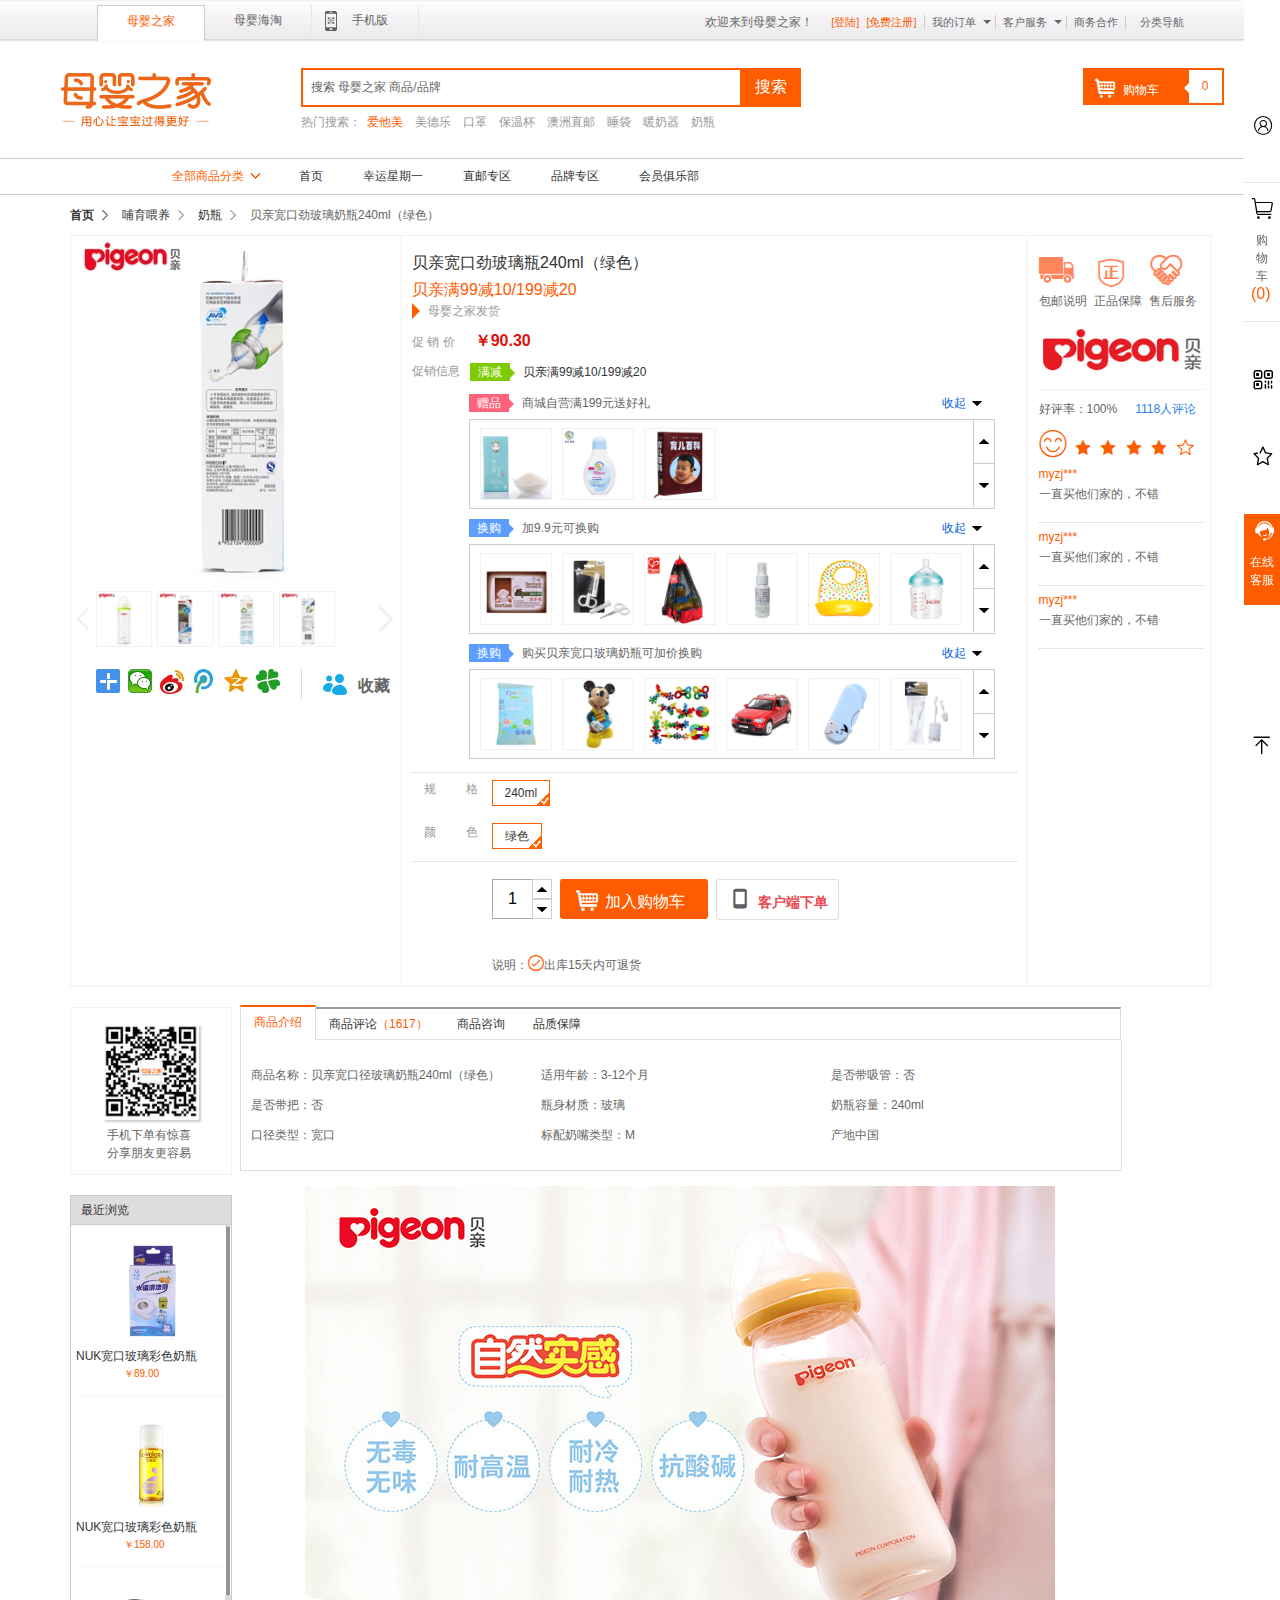
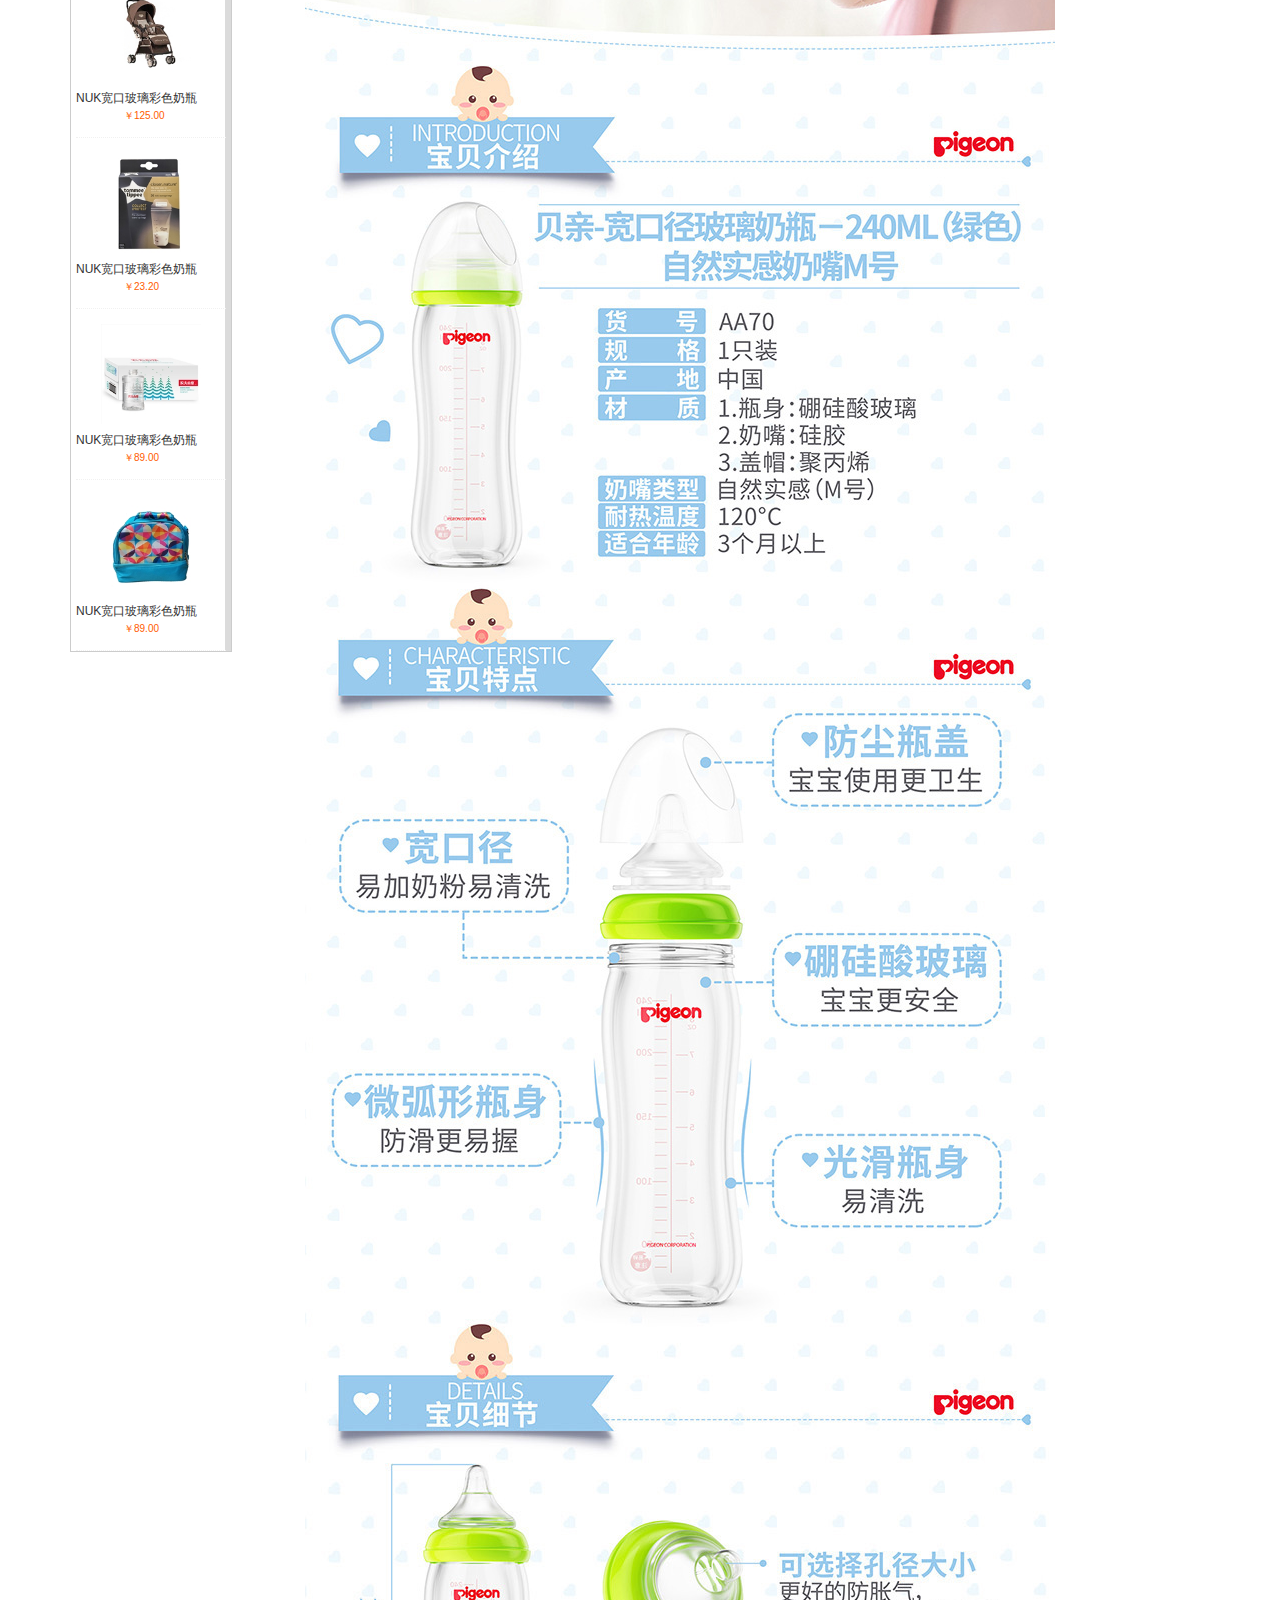
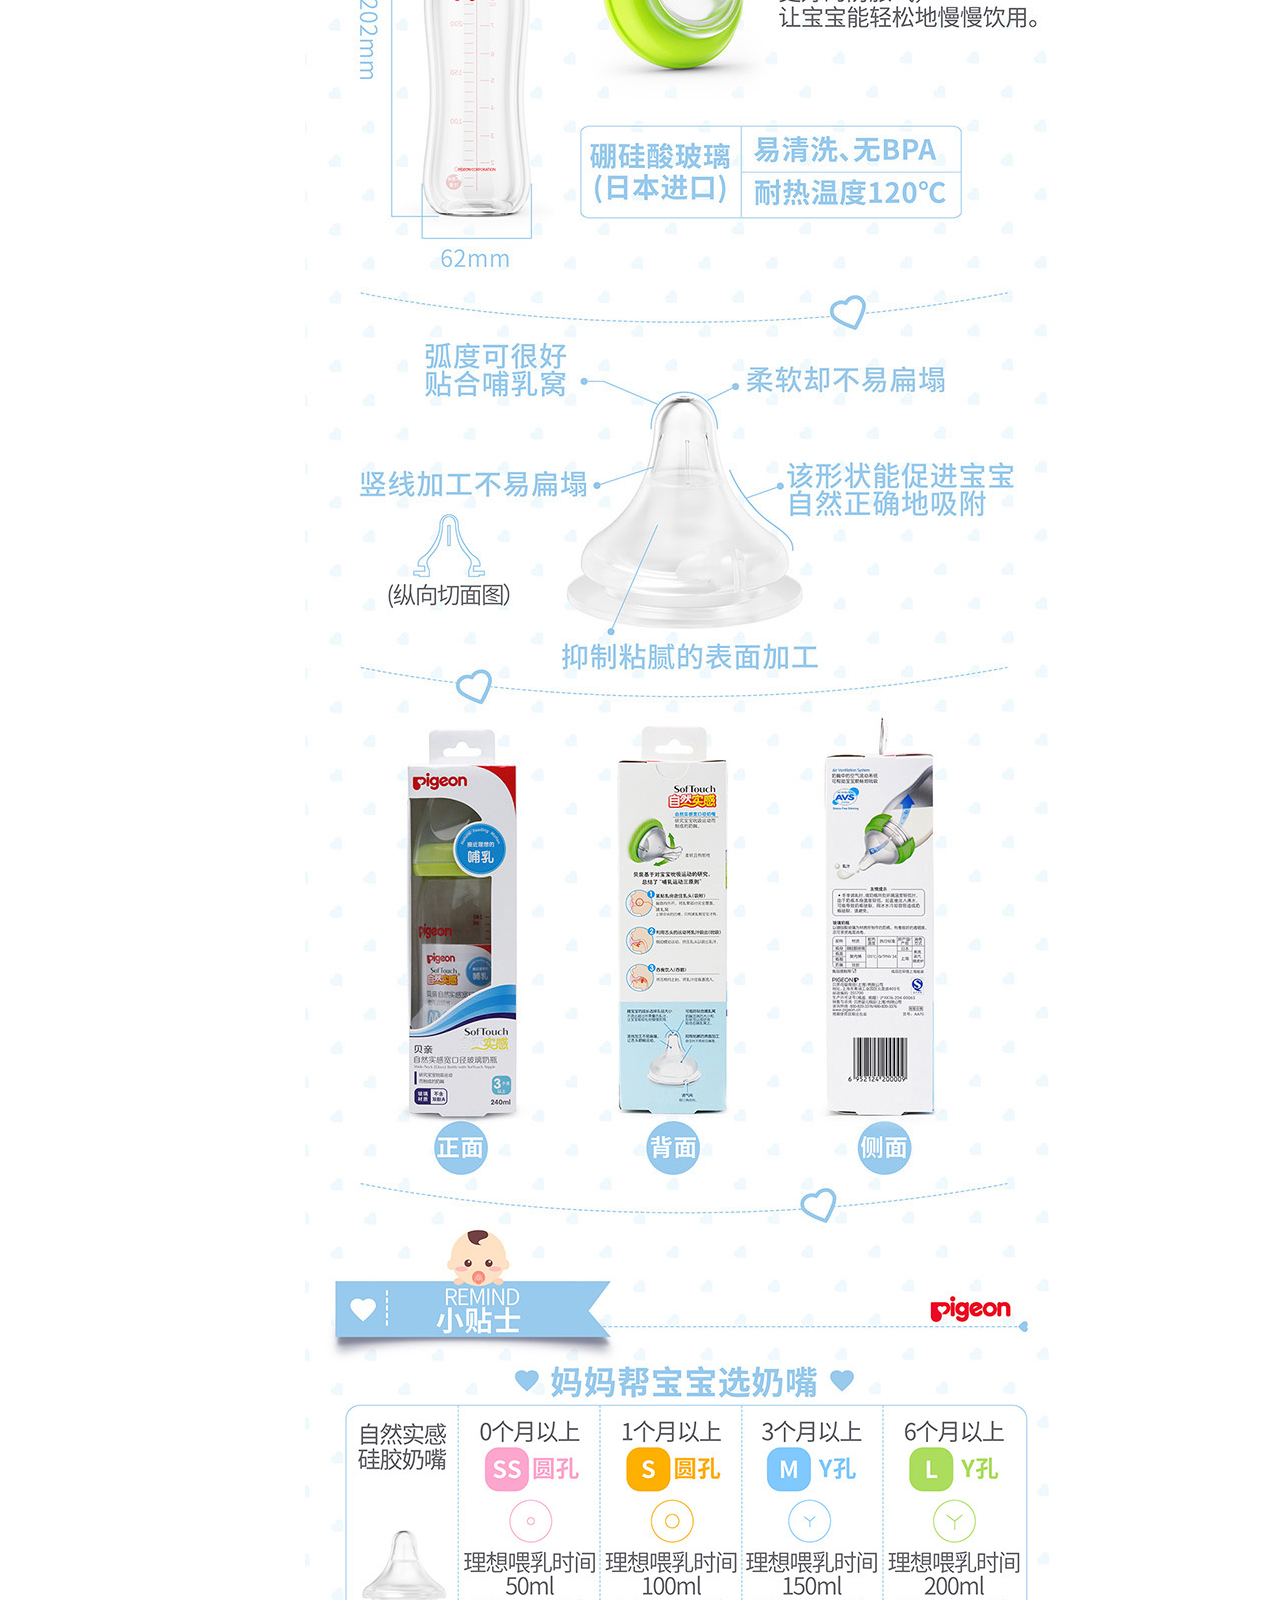
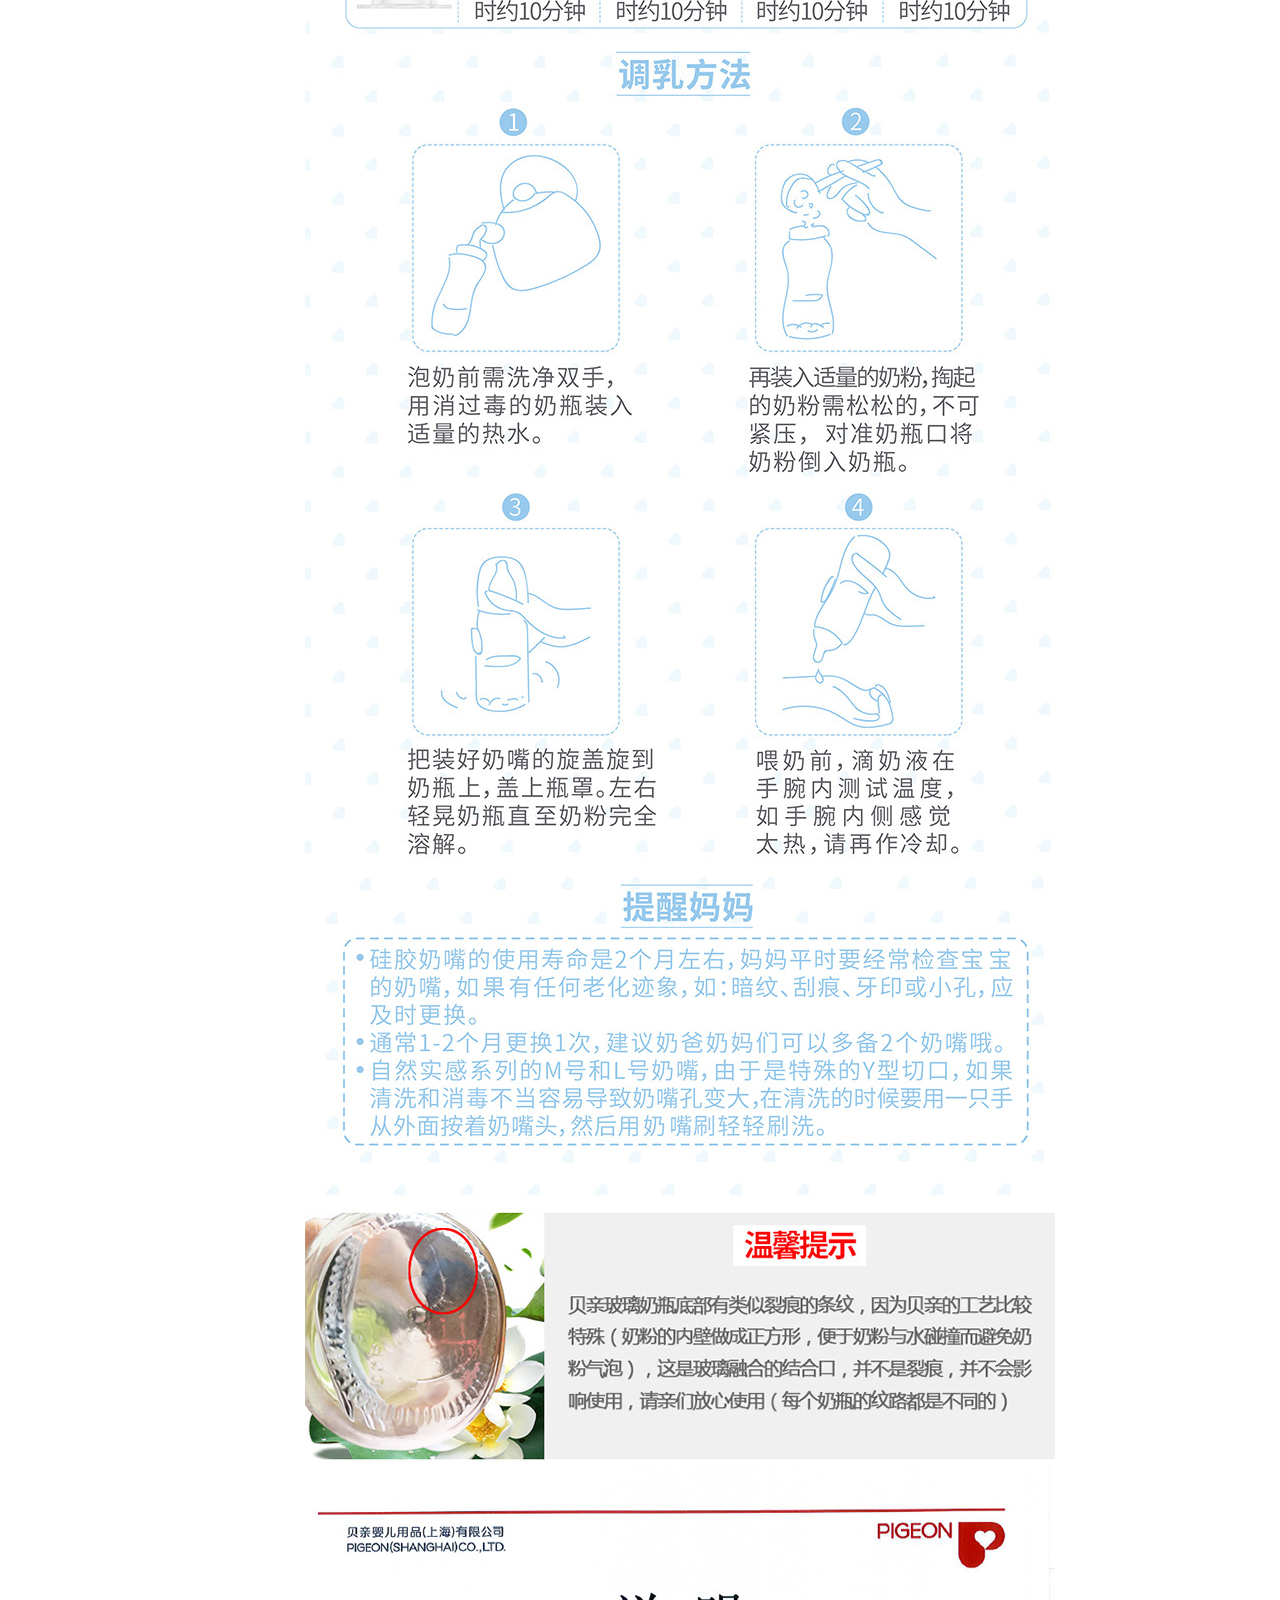
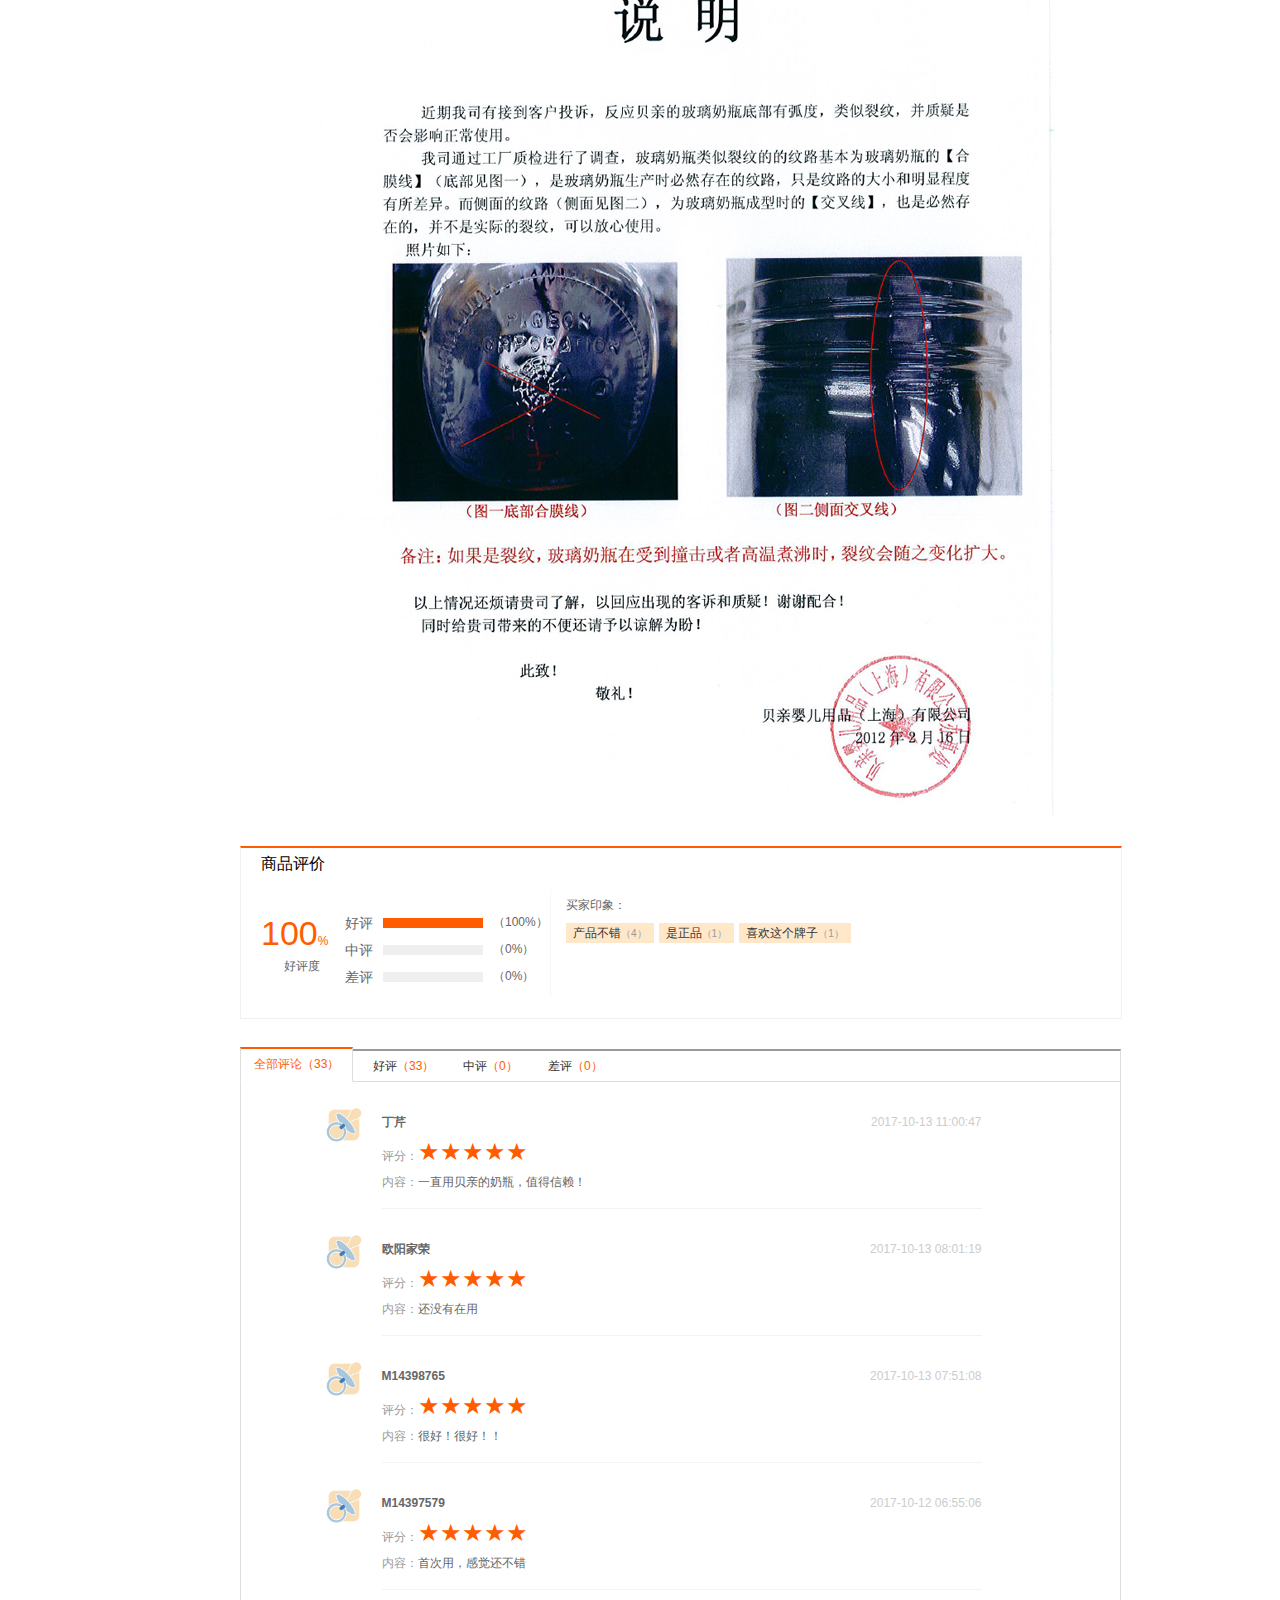
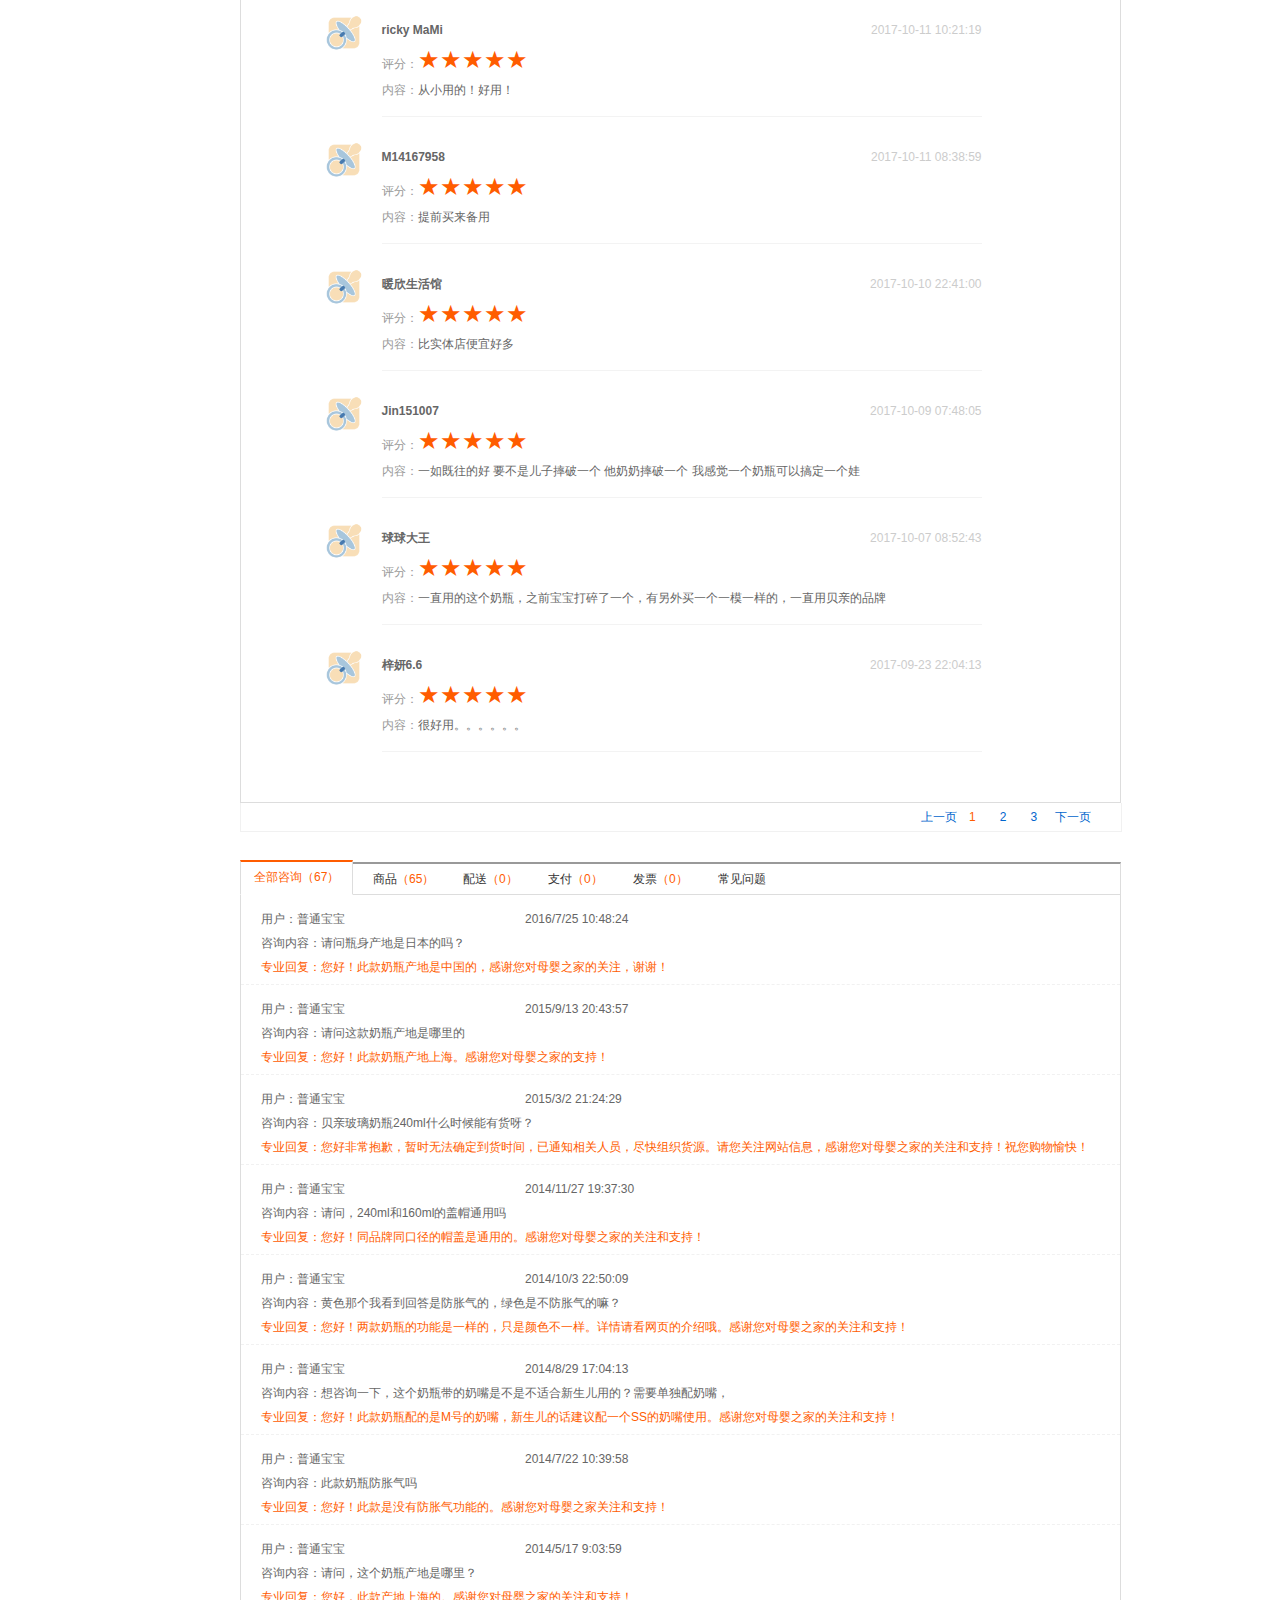
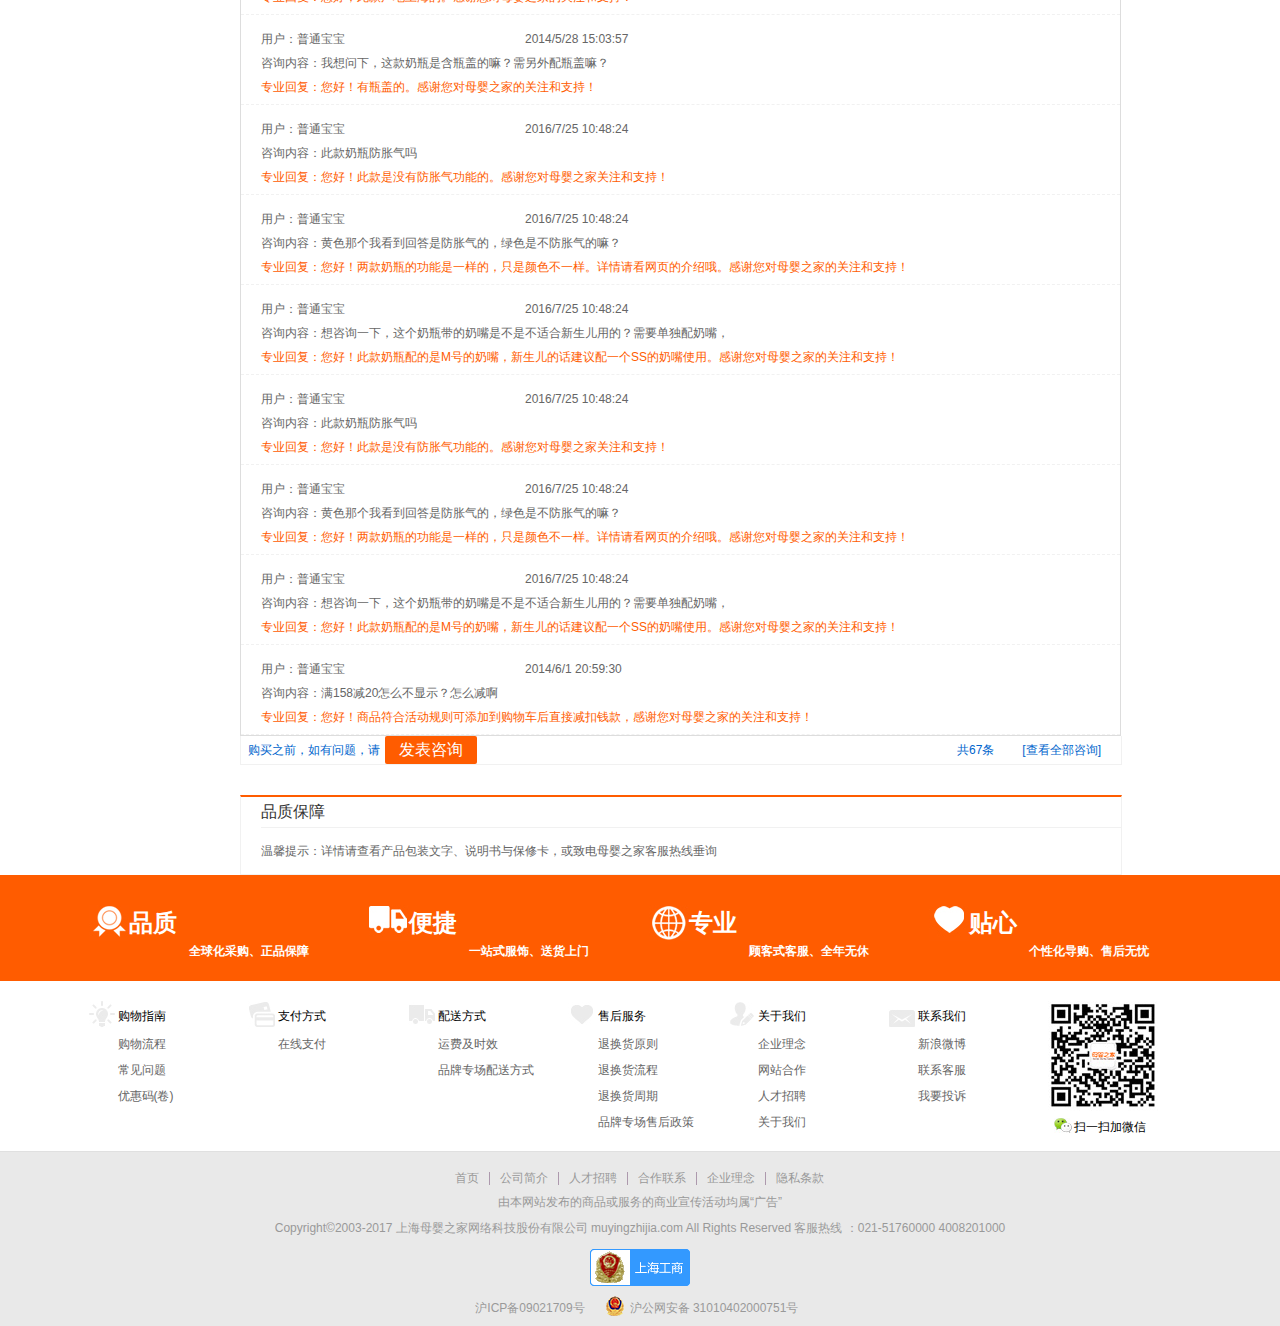
==== myzj-zuixin/html/detail.html @ 72b18ee6 "提交项目-2017-11-07" ====
<!DOCTYPE html>
<html>
	<head>
		<meta charset="UTF-8">
		<title>母婴之家详情页</title>
		<link rel="stylesheet" type="text/css" href="../css/detail.css"/>
		<link rel="stylesheet" type="text/css" href="../css/iconfont/iconfont.css">
		
	</head>
	<body>
		<div class="aside">
			<div class="asidebox">
				<div class="person"><i class="iconfont icon-yonghu"></i></div>
				<div class="shopCar"><i class="iconfont icon-gouwuche"></i><p>购物车</p><span>(0)</span></div>
				<div class="ewm"><i class="iconfont icon-erweima"></i></div>
				<div class="wjx"><i class="iconfont icon-wujiaoxing-copy"></i></div>
				<div class="kefu"><i class="iconfont icon-kefu"></i><p>在线客服</p></div>
				<div class="db"><i class="iconfont icon-dingbu"></i></div>
				<div class="my">
					<div></div>
					<i class="iconfont icon-chahao"></i>
					<img src="../Index-img/139.jpg" />
					<p class="txt1">您好，母婴之家用户，请&ensp;<a href="#">登录</a>&ensp;&ensp;|&ensp;&ensp;<a href="#">注册</a></p>
				</div>
				<div class="my-car">
					<div></div>
					<p class="shop"><span>购物车</span><i class="iconfont icon-chahao"></i></p>
					<img src="../Index-img/140.jpg" />
					<p class="txt3">您的购物车还是空的去挑选喜欢的商品吧~</p>
					<p class="txt4">您可能会喜欢</p>
				</div>
				<div class="my-two">
					<div></div>
					<i class="iconfont icon-chahao"></i>
					<img src="../Index-img/139.jpg" />
					<p class="txt1">您好，母婴之家用户，请&ensp;<a href="#">登录</a>&ensp;&ensp;|&ensp;&ensp;<a href="#">注册</a></p>
				</div>
				<div class="my-kefu"><div></div>客服</div>
				<div class="my-top"><div></div>返回顶部</div>
			</div>
		</div>
		<div class="header">
			<div class="headerbox">
				<div class="header-top">
					<div class="left">
						<a href="http://127.0.0.1:8020/01cookie/myzj-zuixin/html/index.html" class="my">母婴之家</a>
						<a href="http://haitao.muyingzhijia.com/">母婴海淘</a>
						<div class="lastbox">
							<a href="#" class="last">
								<span>手机版</span>
							</a>
							<img src="../Index-img/9.jpg" class="pic"/>
						</div>
					</div>
					<div class="right">
						<p>欢迎来到母婴之家！</p>
						<a href="http://127.0.0.1:8020/01cookie/myzj-zuixin/html/login.html" class="login">[登陆]</a>
						<a href="http://127.0.0.1:8020/01cookie/myzj-zuixin/html/regist.html" class="free">[免费注册]</a>
						<li class="one">
							<a href="#" class="link">我的订单</a>
							<ul>
								<li><a href="#"></a></li>
								<li><a href="#">我的家</a></li>
								<li><a href="#">我的提问</a></li>
								<li><a href="#">我的评论</a></li>
								<li><a href="#">我的收藏</a></li>
								<li><a href="#">我的幸运星</a></li>
							</ul>
						</li>
						<li class="one">
							<a href="#" class="link">客户服务<span></span></a>
							<ul>
								<li><a href="#"></a></li>
								<li><a href="#">在线客服</a></li>
								<li><a href="#">帮助中心</a></li>
							</ul>
						</li>
						<li class="one"><a href="#">商务合作</a></li>
						<li class="one"><a href="#" class="last">分类导航</a></li>
					</div>
				</div>
			</div>
			<div class="header-bottom">
				<div class="bottom-box">
					<div class="left"></div>
					<div class="right">
						<input type= "text" class="txt" value = "搜索 母婴之家 商品/品牌"/>
						<a href="#" class="btn">搜索</a>
						<ul>
							<li>热门搜索：</li>
							<li><a href="#" class="first">爱他美</a></li>
							<li><a href="#">美德乐</a></li>
							<li><a href="#">口罩</a></li>
							<li><a href="#">保温杯</a></li>
							<li><a href="#">澳洲直邮</a></li>
							<li><a href="#">睡袋</a></li>
							<li><a href="#">暖奶器</a></li>
							<li><a href="#">奶瓶</a></li>
						</ul>
					</div>
					<div class="shopcars">
						 <a href="#" class="shopa"><i class="iconfont icon-gouwuche1"></i>购物车<span class="s1"></span><span class="s2">0</span></a>
						 <p class="shopp"><i class="iconfont icon-gouwuche1"></i><span>您的购物车是空的，去挑选喜欢的商品吧！</span></p>
					</div>
				</div>
			</div>
		</div>
		<div class="nav">
			<div class="navbox">
				<div class="navcontent">
					<a href="#" class="all">全部商品分类</a>
				<div class="side">
					<ul>
						<li>
							<a href="#" class="li"><img src ="../Index-img/11.jpg" class="img"/>妈妈专区</a>
							<div class="links">
								<div class="link-left">
									<div class="content">
										<dl>
											<dt><a href="#">孕妇内衣</a></dt>
											<dd><a href="#">哺乳文胸</a></dd>
											<dd><a href="#">内裤/生理裤/产检裤</a></dd>
											<dd><a href="#">托腹裤/带</a></dd>
										</dl>
										<dl>
											<dt><a href="#">孕妇装</a></dt>
											<dd><a href="#">孕妇帽/产妇帽</a></dd>
											<dd><a href="#">孕妇鞋/袜</a></dd>
											<dd><a href="#">防辐射服/用品</a></dd>
											<dd><a href="#">月子服/哺乳衣/居家服</a></dd>
											<dd><a href="#">上衣薄外套</a></dd>
											<dd><a href="#">裤子/打底裤</a></dd>
											<dd><a href="#">裙子</a></dd>
										</dl>
										<dl>
											<dt><a href="#">母乳喂养</a></dt>
											<dd><a href="#">吸奶器</a></dd>
											<dd><a href="#">母乳储存</a></dd>
											<dd><a href="#">防溢乳垫</a></dd>
											<dd><a href="#">乳头保护/矫正</a></dd>
											<dd><a href="#">保温冰包/盒</a></dd>
											<dd><a href="#">母乳喂养配件</a></dd>
										</dl>
										<dl>
											<dt><a href="#">孕妈美容</a></dt>
											<dd><a href="#">眼部护理</a></dd>
											<dd><a href="#">面部护理</a></dd>
											<dd><a href="#">身体护理</a></dd>
											<dd><a href="#">洗发沐浴</a></dd>
											<dd><a href="#">口腔护理</a></dd>
										</dl>
										<dl>
											<dt><a href="#">待产/护理</a></dt>
											<dd><a href="#">哺乳枕/侧睡枕/抱枕靠垫</a></dd>
											<dd><a href="#">妈妈湿巾/清洁棉</a></dd>
											<dd><a href="#">一次性用品</a></dd>
											<dd><a href="#">产褥垫护理垫</a></dd>
											<dd><a href="#">待产包</a></dd>
											<dd><a href="#">卫生巾</a></dd>
										</dl>
										<dl>
											<dt><a href="#">塑性美体</a></dt>
											<dd><a href="#">束腹带/骨盆带</a></dd>
											<dd><a href="#">束身衣/束腹裤</a></dd>
											<dd><a href="#">妊娠纹修复</a></dd>
										</dl>
										<dl>
											<dt><a href="#">妈妈营养品</a></dt>
											<dd><a href="#">孕妇奶粉</a></dd>
											<dd><a href="#">叶酸</a></dd>
											<dd><a href="#">DHA/鱼油</a></dd>
											<dd><a href="#">益生菌/元</a></dd>
											<dd><a href="#">钙铁锌</a></dd>
											<dd><a href="#">营养素</a></dd>
											<dd><a href="#">产后营养素</a></dd>
											<dd><a href="#">坚果/休闲食品</a></dd>
										</dl>
									</div>
								</div>
								<div class="link-right">
									<a href="#"><img src="../Index-img/23.jpg"/></a>
									<a href="#"><img src="../Index-img/24.jpg"/></a>
									<a href="#"><img src="../Index-img/25.jpg"/></a>
									<a href="#"><img src="../Index-img/26.jpg"/></a>
									<a href="#"><img src="../Index-img/27.jpg"/></a>
									<a href="#"><img src="../Index-img/28.jpg"/></a>
									<a href="#"><img src="../Index-img/29.jpg"/></a>
									<a href="#"><img src="../Index-img/30.jpg"/></a>
									<a href="#"><img src="../Index-img/31.jpg"/></a>
									<a href="#"><img src="../Index-img/32.jpg"/></a>
									<a href="#"><img src="../Index-img/33.jpg"/></a>
									<a href="#"><img src="../Index-img/34.jpg"/></a>
								</div>
							</div>
						</li>
						<li>
								<a href="#" class="li"><img src ="../Index-img/12.jpg" class="img"/>哺乳喂养</a>
								<div class="links">
									<div class="link-left">
										<div class="content">
											<dl>
												<dt><a href="#">母乳喂养</a></dt>
												<dd><a href="#">吸奶器</a></dd>
												<dd><a href="#">母乳储存</a></dd>
												<dd><a href="#">防溢乳垫</a></dd>
												<dd><a href="#">乳头保护/矫正</a></dd>
												<dd><a href="#">保温冰包/盒</a></dd>
												<dd><a href="#">母乳喂养配件</a></dd>
											</dl>
											<dl>
												<dt><a href="#">孕妈美容</a></dt>
												<dd><a href="#">眼部护理</a></dd>
												<dd><a href="#">面部护理</a></dd>
												<dd><a href="#">身体护理</a></dd>
												<dd><a href="#">洗发沐浴</a></dd>
												<dd><a href="#">口腔护理</a></dd>
											</dl>
											<dl>
												<dt><a href="#">待产/护理</a></dt>
												<dd><a href="#">哺乳枕/侧睡枕/抱枕靠垫</a></dd>
												<dd><a href="#">妈妈湿巾/清洁棉</a></dd>
												<dd><a href="#">一次性用品</a></dd>
												<dd><a href="#">产褥垫护理垫</a></dd>
												<dd><a href="#">待产包</a></dd>
												<dd><a href="#">卫生巾</a></dd>
											</dl>
											<dl>
												<dt><a href="#">塑性美体</a></dt>
												<dd><a href="#">束腹带/骨盆带</a></dd>
												<dd><a href="#">束身衣/束腹裤</a></dd>
												<dd><a href="#">妊娠纹修复</a></dd>
											</dl>
											<dl>
												<dt><a href="#">妈妈营养品</a></dt>
												<dd><a href="#">孕妇奶粉</a></dd>
												<dd><a href="#">叶酸</a></dd>
												<dd><a href="#">DHA/鱼油</a></dd>
												<dd><a href="#">益生菌/元</a></dd>
												<dd><a href="#">钙铁锌</a></dd>
												<dd><a href="#">营养素</a></dd>
												<dd><a href="#">产后营养素</a></dd>
												<dd><a href="#">坚果/休闲食品</a></dd>
											</dl>
										</div>
									</div>
									<div class="link-right">
										<a href="#"><img src="../Index-img/23.jpg"/></a>
										<a href="#"><img src="../Index-img/24.jpg"/></a>
										<a href="#"><img src="../Index-img/25.jpg"/></a>
										<a href="#"><img src="../Index-img/26.jpg"/></a>
										<a href="#"><img src="../Index-img/27.jpg"/></a>
										<a href="#"><img src="../Index-img/28.jpg"/></a>
										<a href="#"><img src="../Index-img/29.jpg"/></a>
										<a href="#"><img src="../Index-img/30.jpg"/></a>
										<a href="#"><img src="../Index-img/31.jpg"/></a>
										<a href="#"><img src="../Index-img/32.jpg"/></a>
										<a href="#"><img src="../Index-img/33.jpg"/></a>
										<a href="#"><img src="../Index-img/34.jpg"/></a>
									</div>
								</div>
						</li>
						<li>
							<a href="#" class="li"><img src ="../Index-img/13.jpg" class="img"/>奶粉辅食</a>
							<div class="links">
								<div class="link-left">
									<div class="content">
										<dl>
											<dt><a href="#">待产/护理</a></dt>
											<dd><a href="#">哺乳枕/侧睡枕/抱枕靠垫</a></dd>
											<dd><a href="#">妈妈湿巾/清洁棉</a></dd>
											<dd><a href="#">一次性用品</a></dd>
											<dd><a href="#">产褥垫护理垫</a></dd>
											<dd><a href="#">待产包</a></dd>
											<dd><a href="#">卫生巾</a></dd>
										</dl>
										<dl>
											<dt><a href="#">塑性美体</a></dt>
											<dd><a href="#">束腹带/骨盆带</a></dd>
											<dd><a href="#">束身衣/束腹裤</a></dd>
											<dd><a href="#">妊娠纹修复</a></dd>
										</dl>
										<dl>
											<dt><a href="#">妈妈营养品</a></dt>
											<dd><a href="#">孕妇奶粉</a></dd>
											<dd><a href="#">叶酸</a></dd>
											<dd><a href="#">DHA/鱼油</a></dd>
											<dd><a href="#">益生菌/元</a></dd>
											<dd><a href="#">钙铁锌</a></dd>
											<dd><a href="#">营养素</a></dd>
											<dd><a href="#">产后营养素</a></dd>
											<dd><a href="#">坚果/休闲食品</a></dd>
										</dl>
										<dl>
											<dt><a href="#">孕妇内衣</a></dt>
											<dd><a href="#">哺乳文胸</a></dd>
											<dd><a href="#">内裤/生理裤/产检裤</a></dd>
											<dd><a href="#">托腹裤/带</a></dd>
										</dl>
										<dl>
											<dt><a href="#">孕妇装</a></dt>
											<dd><a href="#">孕妇帽/产妇帽</a></dd>
											<dd><a href="#">孕妇鞋/袜</a></dd>
											<dd><a href="#">防辐射服/用品</a></dd>
											<dd><a href="#">月子服/哺乳衣/居家服</a></dd>
											<dd><a href="#">上衣薄外套</a></dd>
											<dd><a href="#">裤子/打底裤</a></dd>
											<dd><a href="#">裙子</a></dd>
										</dl>
										<dl>
											<dt><a href="#">母乳喂养</a></dt>
											<dd><a href="#">吸奶器</a></dd>
											<dd><a href="#">母乳储存</a></dd>
											<dd><a href="#">防溢乳垫</a></dd>
											<dd><a href="#">乳头保护/矫正</a></dd>
											<dd><a href="#">保温冰包/盒</a></dd>
											<dd><a href="#">母乳喂养配件</a></dd>
										</dl>
										<dl>
											<dt><a href="#">孕妈美容</a></dt>
											<dd><a href="#">眼部护理</a></dd>
											<dd><a href="#">面部护理</a></dd>
											<dd><a href="#">身体护理</a></dd>
											<dd><a href="#">洗发沐浴</a></dd>
											<dd><a href="#">口腔护理</a></dd>
										</dl>
										<dl>
											<dt><a href="#">待产/护理</a></dt>
											<dd><a href="#">哺乳枕/侧睡枕/抱枕靠垫</a></dd>
											<dd><a href="#">妈妈湿巾/清洁棉</a></dd>
											<dd><a href="#">一次性用品</a></dd>
											<dd><a href="#">产褥垫护理垫</a></dd>
											<dd><a href="#">待产包</a></dd>
											<dd><a href="#">卫生巾</a></dd>
										</dl>
										<dl>
											<dt><a href="#">塑性美体</a></dt>
											<dd><a href="#">束腹带/骨盆带</a></dd>
											<dd><a href="#">束身衣/束腹裤</a></dd>
											<dd><a href="#">妊娠纹修复</a></dd>
										</dl>
										<dl>
											<dt><a href="#">妈妈营养品</a></dt>
											<dd><a href="#">孕妇奶粉</a></dd>
											<dd><a href="#">叶酸</a></dd>
											<dd><a href="#">DHA/鱼油</a></dd>
											<dd><a href="#">益生菌/元</a></dd>
											<dd><a href="#">钙铁锌</a></dd>
											<dd><a href="#">营养素</a></dd>
											<dd><a href="#">产后营养素</a></dd>
											<dd><a href="#">坚果/休闲食品</a></dd>
										</dl>
									</div>
								</div>
								<div class="link-right">
									<a href="#"><img src="../Index-img/23.jpg"/></a>
									<a href="#"><img src="../Index-img/24.jpg"/></a>
									<a href="#"><img src="../Index-img/25.jpg"/></a>
									<a href="#"><img src="../Index-img/26.jpg"/></a>
									<a href="#"><img src="../Index-img/27.jpg"/></a>
									<a href="#"><img src="../Index-img/28.jpg"/></a>
									<a href="#"><img src="../Index-img/29.jpg"/></a>
									<a href="#"><img src="../Index-img/30.jpg"/></a>
									<a href="#"><img src="../Index-img/31.jpg"/></a>
									<a href="#"><img src="../Index-img/32.jpg"/></a>
									<a href="#"><img src="../Index-img/33.jpg"/></a>
									<a href="#"><img src="../Index-img/34.jpg"/></a>
								</div>
							</div>
						</li>
						<li>
							<a href="#" class="li"><img src ="../Index-img/14.jpg" class="img"/>纸尿裤湿巾</a>
							<div class="links">
								<div class="link-left">
									<div class="content">
										<dl>
											<dt><a href="#">母乳喂养</a></dt>
											<dd><a href="#">吸奶器</a></dd>
											<dd><a href="#">母乳储存</a></dd>
											<dd><a href="#">防溢乳垫</a></dd>
											<dd><a href="#">乳头保护/矫正</a></dd>
											<dd><a href="#">保温冰包/盒</a></dd>
											<dd><a href="#">母乳喂养配件</a></dd>
										</dl>
										<dl>
											<dt><a href="#">孕妈美容</a></dt>
											<dd><a href="#">眼部护理</a></dd>
											<dd><a href="#">面部护理</a></dd>
											<dd><a href="#">身体护理</a></dd>
											<dd><a href="#">洗发沐浴</a></dd>
											<dd><a href="#">口腔护理</a></dd>
										</dl>
										<dl>
											<dt><a href="#">待产/护理</a></dt>
											<dd><a href="#">哺乳枕/侧睡枕/抱枕靠垫</a></dd>
											<dd><a href="#">妈妈湿巾/清洁棉</a></dd>
											<dd><a href="#">一次性用品</a></dd>
											<dd><a href="#">产褥垫护理垫</a></dd>
											<dd><a href="#">待产包</a></dd>
											<dd><a href="#">卫生巾</a></dd>
										</dl>
										<dl>
											<dt><a href="#">塑性美体</a></dt>
											<dd><a href="#">束腹带/骨盆带</a></dd>
											<dd><a href="#">束身衣/束腹裤</a></dd>
											<dd><a href="#">妊娠纹修复</a></dd>
										</dl>
										<dl>
											<dt><a href="#">妈妈营养品</a></dt>
											<dd><a href="#">孕妇奶粉</a></dd>
											<dd><a href="#">叶酸</a></dd>
											<dd><a href="#">DHA/鱼油</a></dd>
											<dd><a href="#">益生菌/元</a></dd>
											<dd><a href="#">钙铁锌</a></dd>
											<dd><a href="#">营养素</a></dd>
											<dd><a href="#">产后营养素</a></dd>
											<dd><a href="#">坚果/休闲食品</a></dd>
										</dl>
									</div>
								</div>
								<div class="link-right">
									<a href="#"><img src="../Index-img/23.jpg"/></a>
									<a href="#"><img src="../Index-img/24.jpg"/></a>
									<a href="#"><img src="../Index-img/25.jpg"/></a>
									<a href="#"><img src="../Index-img/26.jpg"/></a>
									<a href="#"><img src="../Index-img/27.jpg"/></a>
									<a href="#"><img src="../Index-img/28.jpg"/></a>
									<a href="#"><img src="../Index-img/29.jpg"/></a>
									<a href="#"><img src="../Index-img/30.jpg"/></a>
									<a href="#"><img src="../Index-img/31.jpg"/></a>
									<a href="#"><img src="../Index-img/32.jpg"/></a>
									<a href="#"><img src="../Index-img/33.jpg"/></a>
									<a href="#"><img src="../Index-img/34.jpg"/></a>
								</div>
							</div>
						</li>
						<li>
							<a href="#" class="li"><img src ="../Index-img/15.jpg" class="img"/>洗护用品</a>
							<div class="links">
								<div class="link-left">
									<div class="content">
										<dl>
											<dt><a href="#">孕妇内衣</a></dt>
											<dd><a href="#">哺乳文胸</a></dd>
											<dd><a href="#">内裤/生理裤/产检裤</a></dd>
											<dd><a href="#">托腹裤/带</a></dd>
										</dl>
										<dl>
											<dt><a href="#">塑性美体</a></dt>
											<dd><a href="#">束腹带/骨盆带</a></dd>
											<dd><a href="#">束身衣/束腹裤</a></dd>
											<dd><a href="#">妊娠纹修复</a></dd>
										</dl>
										<dl>
											<dt><a href="#">妈妈营养品</a></dt>
											<dd><a href="#">孕妇奶粉</a></dd>
											<dd><a href="#">叶酸</a></dd>
											<dd><a href="#">DHA/鱼油</a></dd>
											<dd><a href="#">益生菌/元</a></dd>
											<dd><a href="#">钙铁锌</a></dd>
											<dd><a href="#">营养素</a></dd>
											<dd><a href="#">产后营养素</a></dd>
											<dd><a href="#">坚果/休闲食品</a></dd>
										</dl>
									</div>
								</div>
								<div class="link-right">
									<a href="#"><img src="../Index-img/23.jpg"/></a>
									<a href="#"><img src="../Index-img/24.jpg"/></a>
									<a href="#"><img src="../Index-img/25.jpg"/></a>
									<a href="#"><img src="../Index-img/26.jpg"/></a>
									<a href="#"><img src="../Index-img/27.jpg"/></a>
									<a href="#"><img src="../Index-img/28.jpg"/></a>
									<a href="#"><img src="../Index-img/29.jpg"/></a>
									<a href="#"><img src="../Index-img/30.jpg"/></a>
									<a href="#"><img src="../Index-img/31.jpg"/></a>
									<a href="#"><img src="../Index-img/32.jpg"/></a>
									<a href="#"><img src="../Index-img/33.jpg"/></a>
									<a href="#"><img src="../Index-img/34.jpg"/></a>
								</div>
							</div>
						</li>
						<li>
							<a href="#" class="li"><img src ="../Index-img/16.jpg" class="img"/>宝宝服饰</a>
							<div class="links">
								<div class="link-left">
									<div class="content">
										<dl>
											<dt><a href="#">母乳喂养</a></dt>
											<dd><a href="#">吸奶器</a></dd>
											<dd><a href="#">母乳储存</a></dd>
											<dd><a href="#">防溢乳垫</a></dd>
											<dd><a href="#">乳头保护/矫正</a></dd>
											<dd><a href="#">保温冰包/盒</a></dd>
											<dd><a href="#">母乳喂养配件</a></dd>
										</dl>
										<dl>
											<dt><a href="#">孕妈美容</a></dt>
											<dd><a href="#">眼部护理</a></dd>
											<dd><a href="#">面部护理</a></dd>
											<dd><a href="#">身体护理</a></dd>
											<dd><a href="#">洗发沐浴</a></dd>
											<dd><a href="#">口腔护理</a></dd>
										</dl>
										<dl>
											<dt><a href="#">待产/护理</a></dt>
											<dd><a href="#">哺乳枕/侧睡枕/抱枕靠垫</a></dd>
											<dd><a href="#">妈妈湿巾/清洁棉</a></dd>
											<dd><a href="#">一次性用品</a></dd>
											<dd><a href="#">产褥垫护理垫</a></dd>
											<dd><a href="#">待产包</a></dd>
											<dd><a href="#">卫生巾</a></dd>
										</dl>
										<dl>
											<dt><a href="#">塑性美体</a></dt>
											<dd><a href="#">束腹带/骨盆带</a></dd>
											<dd><a href="#">束身衣/束腹裤</a></dd>
											<dd><a href="#">妊娠纹修复</a></dd>
										</dl>
										<dl>
											<dt><a href="#">妈妈营养品</a></dt>
											<dd><a href="#">孕妇奶粉</a></dd>
											<dd><a href="#">叶酸</a></dd>
											<dd><a href="#">DHA/鱼油</a></dd>
											<dd><a href="#">益生菌/元</a></dd>
											<dd><a href="#">钙铁锌</a></dd>
											<dd><a href="#">营养素</a></dd>
											<dd><a href="#">产后营养素</a></dd>
											<dd><a href="#">坚果/休闲食品</a></dd>
										</dl>
									</div>
								</div>
								<div class="link-right">
									<a href="#"><img src="../Index-img/23.jpg"/></a>
									<a href="#"><img src="../Index-img/24.jpg"/></a>
									<a href="#"><img src="../Index-img/25.jpg"/></a>
									<a href="#"><img src="../Index-img/26.jpg"/></a>
									<a href="#"><img src="../Index-img/27.jpg"/></a>
									<a href="#"><img src="../Index-img/28.jpg"/></a>
									<a href="#"><img src="../Index-img/29.jpg"/></a>
									<a href="#"><img src="../Index-img/30.jpg"/></a>
									<a href="#"><img src="../Index-img/31.jpg"/></a>
									<a href="#"><img src="../Index-img/32.jpg"/></a>
									<a href="#"><img src="../Index-img/33.jpg"/></a>
									<a href="#"><img src="../Index-img/34.jpg"/></a>
								</div>
							</div>
						</li>
						<li>
							<a href="#" class="li"><img src ="../Index-img/17.jpg" class="img"/>童车座椅</a>
							<div class="links">
								<div class="link-left">
									<div class="content">
										<dl>
											<dt><a href="#">孕妇内衣</a></dt>
											<dd><a href="#">哺乳文胸</a></dd>
											<dd><a href="#">内裤/生理裤/产检裤</a></dd>
											<dd><a href="#">托腹裤/带</a></dd>
										</dl>
										<dl>
											<dt><a href="#">孕妇装</a></dt>
											<dd><a href="#">孕妇帽/产妇帽</a></dd>
											<dd><a href="#">孕妇鞋/袜</a></dd>
											<dd><a href="#">防辐射服/用品</a></dd>
											<dd><a href="#">月子服/哺乳衣/居家服</a></dd>
											<dd><a href="#">上衣薄外套</a></dd>
											<dd><a href="#">裤子/打底裤</a></dd>
											<dd><a href="#">裙子</a></dd>
										</dl>
										<dl>
											<dt><a href="#">孕妇装</a></dt>
											<dd><a href="#">孕妇帽/产妇帽</a></dd>
											<dd><a href="#">孕妇鞋/袜</a></dd>
											<dd><a href="#">防辐射服/用品</a></dd>
											<dd><a href="#">月子服/哺乳衣/居家服</a></dd>
											<dd><a href="#">上衣薄外套</a></dd>
											<dd><a href="#">裤子/打底裤</a></dd>
											<dd><a href="#">裙子</a></dd>
										</dl>
										<dl>
											<dt><a href="#">母乳喂养</a></dt>
											<dd><a href="#">吸奶器</a></dd>
											<dd><a href="#">母乳储存</a></dd>
											<dd><a href="#">防溢乳垫</a></dd>
											<dd><a href="#">乳头保护/矫正</a></dd>
											<dd><a href="#">保温冰包/盒</a></dd>
											<dd><a href="#">母乳喂养配件</a></dd>
										</dl>
										<dl>
											<dt><a href="#">孕妈美容</a></dt>
											<dd><a href="#">眼部护理</a></dd>
											<dd><a href="#">面部护理</a></dd>
											<dd><a href="#">身体护理</a></dd>
											<dd><a href="#">洗发沐浴</a></dd>
											<dd><a href="#">口腔护理</a></dd>
										</dl>
										<dl>
											<dt><a href="#">待产/护理</a></dt>
											<dd><a href="#">哺乳枕/侧睡枕/抱枕靠垫</a></dd>
											<dd><a href="#">妈妈湿巾/清洁棉</a></dd>
											<dd><a href="#">一次性用品</a></dd>
											<dd><a href="#">产褥垫护理垫</a></dd>
											<dd><a href="#">待产包</a></dd>
											<dd><a href="#">卫生巾</a></dd>
										</dl>
										<dl>
											<dt><a href="#">塑性美体</a></dt>
											<dd><a href="#">束腹带/骨盆带</a></dd>
											<dd><a href="#">束身衣/束腹裤</a></dd>
											<dd><a href="#">妊娠纹修复</a></dd>
										</dl>
										<dl>
											<dt><a href="#">妈妈营养品</a></dt>
											<dd><a href="#">孕妇奶粉</a></dd>
											<dd><a href="#">叶酸</a></dd>
											<dd><a href="#">DHA/鱼油</a></dd>
											<dd><a href="#">益生菌/元</a></dd>
											<dd><a href="#">钙铁锌</a></dd>
											<dd><a href="#">营养素</a></dd>
											<dd><a href="#">产后营养素</a></dd>
											<dd><a href="#">坚果/休闲食品</a></dd>
										</dl>
									</div>
								</div>
								<div class="link-right">
									<a href="#"><img src="../Index-img/23.jpg"/></a>
									<a href="#"><img src="../Index-img/24.jpg"/></a>
									<a href="#"><img src="../Index-img/25.jpg"/></a>
									<a href="#"><img src="../Index-img/26.jpg"/></a>
									<a href="#"><img src="../Index-img/27.jpg"/></a>
									<a href="#"><img src="../Index-img/28.jpg"/></a>
									<a href="#"><img src="../Index-img/29.jpg"/></a>
									<a href="#"><img src="../Index-img/30.jpg"/></a>
									<a href="#"><img src="../Index-img/31.jpg"/></a>
									<a href="#"><img src="../Index-img/32.jpg"/></a>
									<a href="#"><img src="../Index-img/33.jpg"/></a>
									<a href="#"><img src="../Index-img/34.jpg"/></a>
								</div>
							</div>
						</li>
						<li>
							<a href="#" class="li"><img src ="../Index-img/18.jpg" class="img"/>玩具</a>
							<div class="links">
								<div class="link-left">
									<div class="content">
										<dl>
											<dt><a href="#">孕妇内衣</a></dt>
											<dd><a href="#">哺乳文胸</a></dd>
											<dd><a href="#">内裤/生理裤/产检裤</a></dd>
											<dd><a href="#">托腹裤/带</a></dd>
										</dl>
										<dl>
											<dt><a href="#">孕妇装</a></dt>
											<dd><a href="#">孕妇帽/产妇帽</a></dd>
											<dd><a href="#">孕妇鞋/袜</a></dd>
											<dd><a href="#">防辐射服/用品</a></dd>
											<dd><a href="#">月子服/哺乳衣/居家服</a></dd>
											<dd><a href="#">上衣薄外套</a></dd>
											<dd><a href="#">裤子/打底裤</a></dd>
											<dd><a href="#">裙子</a></dd>
										</dl>
										<dl>
											<dt><a href="#">母乳喂养</a></dt>
											<dd><a href="#">吸奶器</a></dd>
											<dd><a href="#">母乳储存</a></dd>
											<dd><a href="#">防溢乳垫</a></dd>
											<dd><a href="#">乳头保护/矫正</a></dd>
											<dd><a href="#">保温冰包/盒</a></dd>
											<dd><a href="#">母乳喂养配件</a></dd>
										</dl>
										<dl>
											<dt><a href="#">塑性美体</a></dt>
											<dd><a href="#">束腹带/骨盆带</a></dd>
											<dd><a href="#">束身衣/束腹裤</a></dd>
											<dd><a href="#">妊娠纹修复</a></dd>
										</dl>
										<dl>
											<dt><a href="#">妈妈营养品</a></dt>
											<dd><a href="#">孕妇奶粉</a></dd>
											<dd><a href="#">叶酸</a></dd>
											<dd><a href="#">DHA/鱼油</a></dd>
											<dd><a href="#">益生菌/元</a></dd>
											<dd><a href="#">钙铁锌</a></dd>
											<dd><a href="#">营养素</a></dd>
											<dd><a href="#">产后营养素</a></dd>
											<dd><a href="#">坚果/休闲食品</a></dd>
										</dl>
										<dl>
											<dt><a href="#">孕妇内衣</a></dt>
											<dd><a href="#">哺乳文胸</a></dd>
											<dd><a href="#">内裤/生理裤/产检裤</a></dd>
											<dd><a href="#">托腹裤/带</a></dd>
										</dl>
										<dl>
											<dt><a href="#">孕妇装</a></dt>
											<dd><a href="#">孕妇帽/产妇帽</a></dd>
											<dd><a href="#">孕妇鞋/袜</a></dd>
											<dd><a href="#">防辐射服/用品</a></dd>
											<dd><a href="#">月子服/哺乳衣/居家服</a></dd>
											<dd><a href="#">上衣薄外套</a></dd>
											<dd><a href="#">裤子/打底裤</a></dd>
											<dd><a href="#">裙子</a></dd>
										</dl>
										<dl>
											<dt><a href="#">母乳喂养</a></dt>
											<dd><a href="#">吸奶器</a></dd>
											<dd><a href="#">母乳储存</a></dd>
											<dd><a href="#">防溢乳垫</a></dd>
											<dd><a href="#">乳头保护/矫正</a></dd>
											<dd><a href="#">保温冰包/盒</a></dd>
											<dd><a href="#">母乳喂养配件</a></dd>
										</dl>
									</div>
								</div>
								<div class="link-right">
									<a href="#"><img src="../Index-img/23.jpg"/></a>
									<a href="#"><img src="../Index-img/24.jpg"/></a>
									<a href="#"><img src="../Index-img/25.jpg"/></a>
									<a href="#"><img src="../Index-img/26.jpg"/></a>
									<a href="#"><img src="../Index-img/27.jpg"/></a>
									<a href="#"><img src="../Index-img/28.jpg"/></a>
									<a href="#"><img src="../Index-img/29.jpg"/></a>
									<a href="#"><img src="../Index-img/30.jpg"/></a>
									<a href="#"><img src="../Index-img/31.jpg"/></a>
									<a href="#"><img src="../Index-img/32.jpg"/></a>
									<a href="#"><img src="../Index-img/33.jpg"/></a>
									<a href="#"><img src="../Index-img/34.jpg"/></a>
								</div>
							</div>
						</li>
						<li>
							<a href="#" class="li"><img src ="../Index-img/19.jpg" class="img"/>床椅寝具</a>
							<div class="links">
								<div class="link-left">
									<div class="content">
										<dl>
											<dt><a href="#">孕妇内衣</a></dt>
											<dd><a href="#">哺乳文胸</a></dd>
											<dd><a href="#">内裤/生理裤/产检裤</a></dd>
											<dd><a href="#">托腹裤/带</a></dd>
										</dl>
										<dl>
											<dt><a href="#">孕妇装</a></dt>
											<dd><a href="#">孕妇帽/产妇帽</a></dd>
											<dd><a href="#">孕妇鞋/袜</a></dd>
											<dd><a href="#">防辐射服/用品</a></dd>
											<dd><a href="#">月子服/哺乳衣/居家服</a></dd>
											<dd><a href="#">上衣薄外套</a></dd>
											<dd><a href="#">裤子/打底裤</a></dd>
											<dd><a href="#">裙子</a></dd>
										</dl>
										<dl>
											<dt><a href="#">母乳喂养</a></dt>
											<dd><a href="#">吸奶器</a></dd>
											<dd><a href="#">母乳储存</a></dd>
											<dd><a href="#">防溢乳垫</a></dd>
											<dd><a href="#">乳头保护/矫正</a></dd>
											<dd><a href="#">保温冰包/盒</a></dd>
											<dd><a href="#">母乳喂养配件</a></dd>
										</dl>
										<dl>
											<dt><a href="#">孕妈美容</a></dt>
											<dd><a href="#">眼部护理</a></dd>
											<dd><a href="#">面部护理</a></dd>
											<dd><a href="#">身体护理</a></dd>
											<dd><a href="#">洗发沐浴</a></dd>
											<dd><a href="#">口腔护理</a></dd>
										</dl>
										<dl>
											<dt><a href="#">待产/护理</a></dt>
											<dd><a href="#">哺乳枕/侧睡枕/抱枕靠垫</a></dd>
											<dd><a href="#">妈妈湿巾/清洁棉</a></dd>
											<dd><a href="#">一次性用品</a></dd>
											<dd><a href="#">产褥垫护理垫</a></dd>
											<dd><a href="#">待产包</a></dd>
											<dd><a href="#">卫生巾</a></dd>
										</dl>
										<dl>
											<dt><a href="#">塑性美体</a></dt>
											<dd><a href="#">束腹带/骨盆带</a></dd>
											<dd><a href="#">束身衣/束腹裤</a></dd>
											<dd><a href="#">妊娠纹修复</a></dd>
										</dl>
										<dl>
											<dt><a href="#">妈妈营养品</a></dt>
											<dd><a href="#">孕妇奶粉</a></dd>
											<dd><a href="#">叶酸</a></dd>
											<dd><a href="#">DHA/鱼油</a></dd>
											<dd><a href="#">益生菌/元</a></dd>
											<dd><a href="#">钙铁锌</a></dd>
											<dd><a href="#">营养素</a></dd>
											<dd><a href="#">产后营养素</a></dd>
											<dd><a href="#">坚果/休闲食品</a></dd>
										</dl>
									</div>
								</div>
								<div class="link-right">
									<a href="#"><img src="../Index-img/23.jpg"/></a>
									<a href="#"><img src="../Index-img/24.jpg"/></a>
									<a href="#"><img src="../Index-img/25.jpg"/></a>
									<a href="#"><img src="../Index-img/26.jpg"/></a>
									<a href="#"><img src="../Index-img/27.jpg"/></a>
									<a href="#"><img src="../Index-img/28.jpg"/></a>
									<a href="#"><img src="../Index-img/29.jpg"/></a>
									<a href="#"><img src="../Index-img/30.jpg"/></a>
									<a href="#"><img src="../Index-img/31.jpg"/></a>
									<a href="#"><img src="../Index-img/32.jpg"/></a>
									<a href="#"><img src="../Index-img/33.jpg"/></a>
									<a href="#"><img src="../Index-img/34.jpg"/></a>
								</div>
							</div>
						</li>
					</ul>
				</div>
				</div>
				<ul class="navs">
					<li><a href="#" class="first">首页</a></li>
					<li><a href="#">幸运星期一</a></li>
					<li class="more">
						<a href="#">直邮专区</a>
						<ul>
							<li class="next"><a href="#">欧洲直邮</a></li>
						</ul>
					</li>
					<li><a href="#">品牌专区</a></li>
					<li><a href="#">会员俱乐部</a></li>
				</ul>
			</div>
		</div>
		<div class="section-two">
			<div class="section-box">
				<div class="section-top">
					<div class="dh">
						<a href="#">首页&ensp;<i class="iconfont icon-dayu"></i></a>
						<a href="#">哺育喂养&ensp;<i class="iconfont icon-dayu"></i></a>
						<a href="#">奶瓶&ensp;<i class="iconfont icon-dayu"></i></a>
						<a href="#">贝亲宽口劲玻璃奶瓶240ml（绿色）</a>
					</div>
					
				</div>
				<div class="section-bottom">
					<div class="section-bottom-left">
						<div id="small" class="small">
					         <img src="../detail-img/3.jpg" alt="" id="mm"/> 
					         <img src="../detail-img/12.jpg" alt=""/> 
					         <img src="../detail-img/13.jpg" alt=""/> 
					         <img src="../detail-img/8.jpg" alt=""/>
					    	 <div id="mask" ></div>   
					    </div>
					    <div id="big">
							<img src="../detail-img/4.jpg" class="bigImage"/>
							<img src="../detail-img/11.jpg" class="bigImage"/>
							<img src="../detail-img/10.jpg" class="bigImage"/>
							<img src="../detail-img/9.jpg" class="bigImage"/>
						</div>
						<ul id="bottom">
							<a class="sign"> <i class="iconfont icon-xiaoyuhao"></i> </a>
					        <li><img src="../detail-img/1.jpg" alt=""/></li>
					        <li><img src="../detail-img/5.jpg" alt=""/></li>
					        <li><img src="../detail-img/6.jpg" alt=""/></li>
					        <li><img src="../detail-img/7.jpg" alt=""/></li>
					        <a class="sign"> <i class="iconfont icon-dayu"></i> </a>
					    </ul>
					    <ul class="outlinks">
					    	<li class="share">
					    		<a href="#" class="one-link one"></a>
					    		<dl>
					    			<dt>分享到</dt>
					    			<dd><a href="#" class="first">一键分享</a></dd>
					    			<dd><a href="#" class="second">QQ好友</a></dd>
					    			<dd><a href="#" class="third">百度贴吧</a></dd>
					    			<dd><a href="#" class="fourth">开心网</a></dd>
					    			<dd><a href="#" class="fivth">豆瓣网</a></dd>
					    			<dd><a href="#" class="sixth">更多...</a></dd>
					    		</dl>
					    	</li>
					    	<li><a href="#" class="one-link two" title="分享到微信"></a></li>
					    	<li><a href="#" class="one-link three" title="分享到新浪微博"></a></li>
					    	<li><a href="#" class="one-link four" title="分享到腾讯微博"></a></li>
					    	<li><a href="#" class="one-link five" title="分享到QQ空间"></a></li>
					    	<li><a href="#" class="one-link six" title="分享到腾讯朋友"></a></li>
					    	<li><a href="#" class="one-link seven">收藏</a></li>
					    </ul>
					</div>
					<div class="section-bottom-center">
						<div class="content1">
							<p class="word1">贝亲宽口劲玻璃瓶240ml（绿色）</p>
							<a href="#" class="word2">贝亲满99减10/199减20</a>
							<p class="word3"><span></span>母婴之家发货</p>
						</div>
						<div class="content2">
							<li class="con1"><span>促  销   价</span>￥90.30</li>
							<li class="con2">
								<span class="infor">促销信息</span>
								<div class="full">
									<a href="#" ><span class="sp1">满减</span><span class="sp2"></span>贝亲满99减10/199减20</a>
								</div>
								<div class="frees">
									<div class="title">
										<a href="#"><span class="sp1">赠品</span><span class="sp2"></span>商城自营满199元送好礼</a>
										<a href="#" class="slow">收起</a>
										<a href="#" class="look">展开查看</a>
									</div>
									
									<div class="free-pics">
										<div class="outbox out1">
											<div class="free-one">
												<div class="free-good">
													<img src="../detail-img/14.jpg" alt="" />
													<p class="lingqu">领取</p>
												</div>
												<div class="free-good">
													<img src="../detail-img/15.jpg" alt="" />
													<p class="lingqu">领取</p>
												</div>
												<div class="free-good">
													<img src="../detail-img/16.jpg" alt="" />
													<p class="lingqu">领取</p>
												</div>
											</div>
										</div>
										
										
										<div class="anniu">
											<a href="#" class="a1"></a>
											<a href="#" class="a2"></a>
										</div>
									</div>
								</div>
								<div class="frees">
									<div class="title" id="tt">
										<a href="#"><span class="sp1">换购</span><span class="sp2"></span>加9.9元可换购</a>
										<a href="#" class="slow">收起</a>
										<a href="#" class="look">展开查看</a>
									</div>
									
									<div class="free-pics">
										<div class="outbox out2">
											<div class="free-one">
												<div class="free-good">
													<img src="../detail-img/22.jpg" alt="" />
													<p class="lingqu">￥9.90换购</p>
												</div>
												<div class="free-good">
													<img src="../detail-img/23.jpg" alt="" />
													<p class="lingqu">￥9.90换购</p>
												</div>
												<div class="free-good">
													<img src="../detail-img/24.jpg" alt="" />
													<p class="lingqu">￥9.90换购</p>
												</div>
												<div class="free-good">
													<img src="../detail-img/19.jpg" alt="" />
													<p class="lingqu">￥9.90换购</p>
												</div>
												<div class="free-good">
													<img src="../detail-img/20.jpg" alt="" />
													<p class="lingqu">￥9.90换购</p>
												</div>
												<div class="free-good">
													<img src="../detail-img/21.jpg" alt="" />
													<p class="lingqu">￥9.90换购</p>
												</div>
											</div>
											<div class="free-one">
												<div class="free-good">
													<img src="../detail-img/25.jpg" alt="" />
													<p class="lingqu">￥9.90换购</p>
												</div>
												<div class="free-good">
													<img src="../detail-img/26.jpg" alt="" />
													<p class="lingqu">￥9.90换购</p>
												</div>
												<div class="free-good">
													<img src="../detail-img/27.jpg" alt="" />
													<p class="lingqu">￥9.90换购</p>
												</div>
												<div class="free-good">
													<img src="../detail-img/28.jpg" alt="" />
													<p class="lingqu">￥9.90换购</p>
												</div>
												<div class="free-good">
													<img src="../detail-img/29.jpg" alt="" />
													<p class="lingqu">￥9.90换购</p>
												</div>
												<div class="free-good">
													<img src="../detail-img/30.jpg" alt="" />
													<p class="lingqu">￥9.90换购</p>
												</div>
											</div>
											<div class="free-one">
												<div class="free-good">
													<img src="../detail-img/31.jpg" alt="" />
													<p class="lingqu">￥9.90换购</p>
												</div>
												<div class="free-good">
													<img src="../detail-img/32.jpg" alt="" />
													<p class="lingqu">￥9.90换购</p>
												</div>
											</div>
										</div>
										
										<div class="anniu">
											<a href="#" class="a1"></a>
											<a href="#" class="a2"></a>
										</div>
									</div>
								</div>
								<div class="frees">
									<div class="title" id="tb">
										<a href="#"><span class="sp1">换购</span><span class="sp2"></span>购买贝亲宽口玻璃奶瓶可加价换购</a>
										<a href="#" class="slow">收起</a>
										<a href="#" class="look">展开查看</a>
									</div>
									<div class="free-pics">
										<div class="outbox out3">
												<div class="free-one">
												<div class="free-good">
													<img src="../detail-img/33.jpg" alt="" />
													<p class="lingqu">￥22.80换购</p>
												</div>
												<div class="free-good">
													<img src="../detail-img/34.jpg" alt="" />
													<p class="lingqu">￥22.80换购</p>
												</div>
												<div class="free-good">
													<img src="../detail-img/35.jpg" alt="" />
													<p class="lingqu">￥22.80换购</p>
												</div>
												<div class="free-good">
													<img src="../detail-img/36.jpg" alt="" />
													<p class="lingqu">￥22.80换购</p>
												</div>
												<div class="free-good">
													<img src="../detail-img/37.jpg" alt="" />
													<p class="lingqu">￥22.80换购</p>
												</div>
												<div class="free-good">
													<img src="../detail-img/38.jpg" alt="" />
													<p class="lingqu">￥22.80换购</p>
												</div>
											</div>
											<div class="free-one">
												<div class="free-good">
													<img src="../detail-img/39.jpg" alt="" />
													<p class="lingqu">￥22.80换购</p>
												</div>
												<div class="free-good">
													<img src="../detail-img/40.jpg" alt="" />
													<p class="lingqu">￥22.80换购</p>
												</div>
												<div class="free-good">
													<img src="../detail-img/41.jpg" alt="" />
													<p class="lingqu">￥22.80换购</p>
												</div>
												<div class="free-good">
													<img src="../detail-img/42.jpg" alt="" />
													<p class="lingqu">￥22.80换购</p>
												</div>
												<div class="free-good">
													<img src="../detail-img/29.jpg" alt="" />
													<p class="lingqu">￥22.80换购</p>
												</div>
												<div class="free-good">
													<img src="../detail-img/30.jpg" alt="" />
													<p class="lingqu">￥22.80换购</p>
												</div>
											</div>
										</div>
									
										<div class="anniu">
											<a href="#" class="a1"></a>
											<a href="#" class="a2"></a>
										</div>
									</div>
								</div>
							</li>
							
						</div>
						<div class="content3">
							<p class="size">&ensp;&ensp;规&ensp;&ensp;&ensp;&ensp;&ensp;格<span>240ml</span></p>
							<p class="color">&ensp;&ensp;颜&ensp;&ensp;&ensp;&ensp;&ensp;色<span>绿色</span></p>
						</div>
						<div class="content4">
							<div class="num">
								<span>1</span>
								<a href="#"class="sa1"></a>
								<a href="#"class="sa2"></a>
							</div>
							<div class="join-car">
								<a href="#"><i class="iconfont icon-gouwuche1"></i>加入购物车</a>
								<div class="zzc"></div>
							</div>
							<div class="phonemenu">
								<a href="#"><i class="iconfont icon-kehuduanxiazai"></i>客户端下单</a>
								<img src="../detail-img/17.png" alt=""id="app" />
							</div>
							<p class="instr">说明：<i class="iconfont icon-right-2"></i>出库15天内可退货</p>
						</div>
					</div>
					<div class="section-bottom-right">
						<div class="section-bottom-right-top">
							<div class="serve">
								<li>
									<i class="iconfont icon-truck"></i>
									<a href="#">包邮说明</a>
								</li>
								<li>
									<i class="iconfont icon-zhengpin"></i>
									<a href="#">正品保障</a>
								</li>
								<li>
									<i class="iconfont icon-woshou"></i>
									<a href="#">售后服务</a>
								</li>
							</div>
							<div class="tupian"><img src="../detail-img/44.jpg" alt="" /></div>
						</div>
						<div class="section-bottom-right-bottom">
							<div class="goodtalk">
								<p class="talk">好评率：100%<span>1118人评论</span></p>
								<p class="fuhao">
									<i class="iconfont icon-xiaolian"></i>
									<i class="iconfont icon-wujiaoxing"></i>
									<i class="iconfont icon-wujiaoxing"></i>
									<i class="iconfont icon-wujiaoxing"></i>
									<i class="iconfont icon-wujiaoxing"></i>
									<i class="iconfont icon-shape22-copy"></i>
								</p>
								<div class="speak">
									<p class="w1">myzj***</p>
									<p class="w2">一直买他们家的，不错</p>
								</div>
								<div class="speak">
									<p class="w1">myzj***</p>
									<p class="w2">一直买他们家的，不错</p>
								</div>
								<div class="speak">
									<p class="w1">myzj***</p>
									<p class="w2">一直买他们家的，不错</p>
								</div>
							</div>
		
						</div>
					</div>
				</div>
			</div>
		</div>
		<div class="product-infor">
			<div class="product">
				<div class="product-left">
					<div class="product-left-top">
						<img src="../detail-img/45.jpg" alt="" />
						<p class="word">手机下单有惊喜分享朋友更容易</p>
					</div>
					<div class="product-left-bottom">
						<p class="titles">最近浏览</p>
						<div class="pros-content">
							<div class="pro-aside">
								<div class="scroll-line"></div>
							</div>
							<div class="pros-box">
								<div class="pro">
									<img src="../detail-img/46.jpg" alt="" title="NUK宽口玻璃彩色奶瓶240ml" />
									<a href="#" class="desc" title="NUK宽口玻璃彩色奶瓶240ml">NUK宽口玻璃彩色奶瓶</a>
									<p class="price">￥89.00</p>
								</div>
								<div class="pro">
									<img src="../detail-img/47.jpg" alt="" title="NUK宽口玻璃彩色奶瓶240ml"/>
									<a href="#" class="desc" title="NUK宽口玻璃彩色奶瓶240ml">NUK宽口玻璃彩色奶瓶</a>
									<p class="price">￥158.00</p>
								</div>
								<div class="pro">
									<img src="../detail-img/48.jpg" alt="" title="NUK宽口玻璃彩色奶瓶240ml"/>
									<a href="#" class="desc" title="NUK宽口玻璃彩色奶瓶240ml">NUK宽口玻璃彩色奶瓶</a>
									<p class="price">￥125.00</p>
								</div>
								<div class="pro">
									<img src="../detail-img/49.jpg" alt="" title="NUK宽口玻璃彩色奶瓶240ml"/>
									<a href="#" class="desc" title="NUK宽口玻璃彩色奶瓶240ml">NUK宽口玻璃彩色奶瓶</a>
									<p class="price">￥23.20</p>
								</div>
								<div class="pro">
									<img src="../detail-img/59.jpg" alt="" title="NUK宽口玻璃彩色奶瓶240ml"/>
									<a href="#" class="desc" title="NUK宽口玻璃彩色奶瓶240ml">NUK宽口玻璃彩色奶瓶</a>
									<p class="price">￥89.00</p>
								</div>
								<div class="pro">
									<img src="../detail-img/60.jpg" alt="" title="NUK宽口玻璃彩色奶瓶240ml"/>
									<a href="#" class="desc" title="NUK宽口玻璃彩色奶瓶240ml">NUK宽口玻璃彩色奶瓶</a>
									<p class="price">￥89.00</p>
								</div>
								<div class="pro">
									<img src="../detail-img/61.jpg" alt="" title="NUK宽口玻璃彩色奶瓶240ml"/>
									<a href="#" class="desc" title="NUK宽口玻璃彩色奶瓶240ml">NUK宽口玻璃彩色奶瓶</a>
									<p class="price">￥89.00</p>
								</div>
								<div class="pro">
									<img src="../detail-img/62.jpg" alt="" title="NUK宽口玻璃彩色奶瓶240ml"/>
									<a href="#" class="desc" title="NUK宽口玻璃彩色奶瓶240ml">NUK宽口玻璃彩色奶瓶</a>
									<p class="price">￥89.00</p>
								</div>
								<div class="pro">
									<img src="../detail-img/63.jpg" alt="" title="NUK宽口玻璃彩色奶瓶240ml"/>
									<a href="#" class="desc" title="NUK宽口玻璃彩色奶瓶240ml">NUK宽口玻璃彩色奶瓶</a>
									<p class="price">￥89.00</p>
								</div>
							</div>
						</div>
					</div>
				</div>
				<div class="product-right">
					<ul class="ull uuu">
						<li><a href="javascript:;">商品介绍</a></li>
						<li class="nums"><a href="javascript:;" >商品评论<span>（1617）</span></a></li>
						<li><a href="javascript:;" >商品咨询</a></li>
						<li><a href="javascript:;">品质保障</a></li>
					</ul>
					<div class="detail-infor">
						<p>商品名称：贝亲宽口径玻璃奶瓶240ml（绿色）</p>
						<p>适用年龄：3-12个月</p>
						<p>是否带吸管：否</p>
						<p>是否带把：否</p>
						<p>瓶身材质：玻璃</p>
						<p>奶瓶容量：240ml</p>
						<p>口径类型：宽口</p>
						<p>标配奶嘴类型：M</p>
						<p>产地中国</p>
					</div>
					<div class="all-content">
						<div class="tupian-infor">
							<img src="../detail-img/51.jpg" alt="" />
							<img src="../detail-img/52.jpg" alt="" />
							<img src="../detail-img/53.jpg" alt="" />
							<img src="../detail-img/54.jpg" alt="" />
					 		<img src="../detail-img/55.jpg" alt="" />
							<img src="../detail-img/56.jpg" alt="" />
							<img src="../detail-img/57.jpg" alt="" />
						</div>
						<div class="goods-comment">
							<div class="goods-comment-top">
								<p class="title-cont">商品评价</p>
								<div class="goods-comment-top-bottom">
									<div class="percent">
										<p>100<span>%</span></p>
										<p>好评度</p>
									</div>
									<div class="rank">
										<p><span>好评</span><span id="bad3"></span><span>（100%）</span></p>
										<p><span>中评</span><span id="bad2"></span><span>（0%）</span></p>
										<p><span>差评</span><span id="bad1"></span><span>（0%）</span></p>
									</div>
									<div class="impress">
										<p>买家印象：</p>
										<ul>
											<li>产品不错<span>（4）</span></li>
											<li>是正品<span>（1）</span></li>
											<li>喜欢这个牌子<span>（1）</span></li>
										</ul>
									</div>
								</div>
								
							</div>
							<div class="goods-comment-bottom">
								<ul class="ull">
									<li class="nums"><a href="javascript:;" >全部评论<span>（33）</span></a></li>
									<li class="nums"><a href="javascript:;" >好评<span>（33）</span></a></li>
									<li class="nums"><a href="javascript:;" >中评<span>（0）</span></a></li>
									<li class="nums"><a href="javascript:;" >差评<span>（0）</span></a></li>
								</ul>
								<ul class="comment-list">
									<!--<li>
										<img class="list-pic" src="../detail-img/58.png" alt="" />
										<div class="list-content">
											<p>丁芹<span>2017-10-29 17:17:27</span></p>
											<p>评分：<span>★★★★★</span></p>
											<p>内容：<span>还没用上，好看</span></p>
										</div>
									</li>-->
								</ul>
								<div id="box">
									<a href="javascript:;" id="left">上一页</a>
									<ul id="u">
										<li><a href="javascript:;">1</a></li>
										<li><a href="javascript:;">2</a></li>
										<li><a href="javascript:;">3</a></li>
									</ul>
									<a  href="javascript:;" id="right">下一页</a>
								</div>
							</div>
						</div>
						<div class="goods-consult">
							<div class="goods-consult-top">
								<ul class="ull">
									<li class="nums"><a href="javascript:;" >全部咨询<span>（67）</span></a></li>
									<li class="nums"><a href="javascript:;" >商品<span>（65）</span></a></li>
									<li class="nums"><a href="javascript:;" >配送<span>（0）</span></a></li>
									<li class="nums"><a href="javascript:;" >支付<span>（0）</span></a></li>
									<li class="nums"><a href="javascript:;" >发票<span>（0）</span></a></li>
									<li class="nums"><a href="javascript:;" >常见问题</a></li>
								</ul>
								<ul class="consult-list">
									<!--<li>
										<p>用户：普通宝宝<span>2017/10/29 17:17:27</span></p>
										<p>咨询内容：<span>请问瓶身产地是日本的吗？</span></p>
										<p>专业回复：<span>您好！此款奶瓶产地是中国的，感谢您对母婴之家的关注，谢谢！</span></p>
									</li>-->
								</ul>
							</div>
							<div class="goods-consult-bottom">
								<p>购买之前，如有问题，请</p>
								<a href="#" class="ask">
									发表咨询
									<span class="zzc"></span>
								</a>
								
								<p>共67条</p>
								<a href="#" class="look-quest">[查看全部咨询]</a>
							</div>
						</div>
						<div class="quality">
							<p class="q-one">品质保障</p>
							<p class="q-two">温馨提示：详情请查看产品包装文字、说明书与保修卡，或致电母婴之家客服热线垂询</p>
						</div>
					</div>
					
				</div>
			</div>
		</div>
		<div id="last"></div>
		<div id="footer"></div>
	</body>
</html>
<script src="../js/jquery-1.11.1.min.js"></script>
<script type="text/javascript">
	$("#last").load("public.html .last");
	$("#footer").load("common.html .footer");
</script>

<script src="../js/header-tab.js"></script>
<script src="../js/aside.js"></script>
<script src="../js/detail.js"></script>
<script src="../js/detail-fdj.js"></script>
---- myzj-zuixin/css/detail.css ----
@charset "UTF-8";
html, body, div, p, ul, ol, li, dl, dt, dd, table, tr, td, th, caption, form, hr, h1, h2, h3, h4, h5, h6, input, img {
  margin: 0;
  padding: 0; }

body {
  font-family: "微软雅黑",Arial;
  background: #e9e9e9; }

a {
  text-decoration: none;
  cursor: pointer; }

ul, li {
  list-style: none; }

img {
  border: none; }

.last {
  width: 100%;
  height: 276px; }
  .last .lastbox {
    width: 100%;
    background: #ff5c00;
    height: 276px; }
    .last .lastbox .last-top {
      width: 1133px;
      height: 76px;
      padding-left: 30px;
      padding-top: 30px;
      margin: 0 auto; }
      .last .lastbox .last-top .infor {
        width: 260px;
        padding-right: 20px;
        float: left; }
        .last .lastbox .last-top .infor a {
          float: left;
          width: 60px;
          padding-left: 40px;
          height: 36px;
          color: white;
          font-size: 24px;
          font-weight: 900;
          line-height: 36px; }
        .last .lastbox .last-top .infor .one {
          background: url(../Index-img/126.jpg) no-repeat; }
        .last .lastbox .last-top .infor .two {
          background: url(../Index-img/125.jpg) no-repeat; }
        .last .lastbox .last-top .infor .three {
          background: url(../Index-img/127.jpg) no-repeat; }
        .last .lastbox .last-top .infor .four {
          background: url(../Index-img/128.jpg) no-repeat; }
        .last .lastbox .last-top .infor p {
          float: left;
          width: 160px;
          height: 20px;
          line-height: 20px;
          color: white;
          font-size: 12px;
          font-weight: 900;
          padding-top: 36px; }
    .last .lastbox .last-boxed {
      width: 100%;
      height: 170px;
      background: white; }
      .last .lastbox .last-boxed .last-bottom {
        width: 1135px;
        margin: 0 auto;
        height: 150px;
        padding-left: 30px;
        padding-top: 20px; }
        .last .lastbox .last-boxed .last-bottom .left {
          float: left;
          width: 960px; }
          .last .lastbox .last-boxed .last-bottom .left dl {
            float: left;
            padding-left: 30px;
            width: 130px; }
          .last .lastbox .last-boxed .last-bottom .left .one {
            background: url(../Index-img/129.jpg) no-repeat; }
          .last .lastbox .last-boxed .last-bottom .left .two {
            background: url(../Index-img/130.jpg) no-repeat; }
          .last .lastbox .last-boxed .last-bottom .left .three {
            background: url(../Index-img/131.jpg) no-repeat; }
          .last .lastbox .last-boxed .last-bottom .left .four {
            background: url(../Index-img/132.jpg) no-repeat; }
          .last .lastbox .last-boxed .last-bottom .left .five {
            background: url(../Index-img/133.jpg) no-repeat; }
          .last .lastbox .last-boxed .last-bottom .left .six {
            background: url(../Index-img/134.jpg) no-repeat; }
          .last .lastbox .last-boxed .last-bottom .left dt {
            height: 30px;
            color: #000;
            font-size: 12px;
            line-height: 30px; }
          .last .lastbox .last-boxed .last-bottom .left dd a {
            height: 26px;
            color: #666666;
            font-size: 12px;
            line-height: 26px; }
            .last .lastbox .last-boxed .last-bottom .left dd a:hover {
              color: #ff5c00; }
        .last .lastbox .last-boxed .last-bottom .right {
          width: 110px;
          float: left; }
          .last .lastbox .last-boxed .last-bottom .right .weixin {
            width: 96px;
            height: 24px;
            color: #000;
            font-size: 12px;
            line-height: 24px;
            padding-left: 26px;
            background: url(../Index-img/136.jpg) no-repeat 6px 3px; }

.footer {
  width: 100%;
  height: 174px;
  border-top: 1px solid #e0e0e0; }
  .footer .footerbox {
    width: 1163px;
    padding-top: 20px;
    margin: 0 auto; }
    .footer .footerbox .naved {
      width: 390px;
      margin: 0 auto;
      overflow: hidden; }
      .footer .footerbox .naved a {
        float: left;
        padding: 0 10px;
        height: 13px;
        color: #999;
        font-size: 12px;
        line-height: 13px;
        border-right: 1px solid #ad99ad; }
        .footer .footerbox .naved a:hover {
          color: #ff5c00; }
      .footer .footerbox .naved .rule {
        border-right: 0; }
    .footer .footerbox .page1, .footer .footerbox .page2 {
      height: 34px;
      color: #999;
      font-size: 12px;
      line-height: 34px;
      text-align: center; }
    .footer .footerbox .page2 {
      height: 18px;
      line-height: 18px; }
    .footer .footerbox .tu {
      display: block;
      margin: 0 auto;
      width: 100px;
      height: 47px;
      margin-top: 12px; }
    .footer .footerbox .page3 {
      text-align: center;
      margin: 0 auto;
      width: 370px;
      overflow: hidden; }
      .footer .footerbox .page3 a {
        width: 150px;
        float: left;
        height: 24px;
        color: #999;
        font-size: 12px;
        line-height: 24px; }
      .footer .footerbox .page3 .right {
        width: 170px;
        padding-left: 24px;
        background: url(../Index-img/138.png) no-repeat; }

.aside {
  width: 36px;
  height: 100%;
  background: white;
  position: fixed;
  right: 0;
  top: 0;
  z-index: 50;
  cursor: pointer; }
  .aside .asidebox {
    width: 36px;
    height: 688px;
    position: fixed;
    top: 0;
    bottom: 0;
    margin: auto; }
  .aside div {
    width: 22px;
    margin: 0 auto; }
    .aside div p {
      font-size: 12px;
      color: #666666;
      width: 22px;
      line-height: 18px;
      text-align: center;
      padding-top: 10px; }
  .aside .person {
    margin-bottom: 40px;
    padding-top: 6px;
    padding-left: 4px;
    width: 32px;
    height: 30px; }
  .aside .shopCar {
    width: 29px;
    height: 124px;
    padding-left: 7px;
    padding-top: 14px;
    border-top: 1px solid #eae5e1;
    border-bottom: 1px solid #eae5e1; }
    .aside .shopCar span {
      color: #ff5c00; }
  .aside .kefu {
    width: 36px;
    height: 86px;
    color: white;
    padding-top: 5px;
    background: #ff5c00; }
    .aside .kefu .icon-kefu {
      padding-left: 10px; }
    .aside .kefu p {
      width: 26px;
      color: white;
      margin: 0 auto; }
  .aside .ewm {
    margin: 40px 0;
    padding-top: 6px;
    padding-left: 8px;
    width: 28px;
    height: 30px; }
  .aside .wjx {
    padding-top: 6px;
    padding-left: 8px;
    width: 28px;
    height: 30px;
    margin-bottom: 40px; }
  .aside .db {
    position: absolute;
    left: 0;
    padding-left: 7px;
    padding-top: 5px;
    width: 29px;
    height: 31px;
    bottom: 30px; }
  .aside .iconfont {
    font-size: 22px; }
  .aside .my {
    position: absolute;
    width: 288px;
    height: 160px;
    left: -320px;
    top: 0;
    background: white;
    display: none; }
    .aside .my div {
      position: absolute;
      right: -12px;
      top: 12px;
      width: 0;
      height: 0;
      border: 6px solid transparent;
      border-left-color: white; }
    .aside .my i {
      padding-top: 10px;
      padding-left: 255px; }
    .aside .my img {
      display: block;
      margin: 0 auto; }
    .aside .my .txt1 {
      width: 215px;
      margin: 0 auto;
      color: #525261; }
      .aside .my .txt1 a {
        color: #ff5c00; }
  .aside .my-two {
    position: absolute;
    width: 288px;
    height: 160px;
    left: -320px;
    top: 332px;
    background: white;
    display: none; }
    .aside .my-two div {
      position: absolute;
      right: -12px;
      top: 12px;
      width: 0;
      height: 0;
      border: 6px solid transparent;
      border-left-color: white; }
    .aside .my-two i {
      padding-top: 10px;
      padding-left: 255px; }
    .aside .my-two img {
      display: block;
      margin: 0 auto; }
    .aside .my-two .txt1 {
      width: 215px;
      margin: 0 auto;
      color: #525261; }
      .aside .my-two .txt1 a {
        color: #ff5c00; }
  .aside .my-kefu {
    width: 51px;
    height: 36px;
    position: absolute;
    left: -100px;
    top: 408px;
    color: #535362;
    font-size: 12px;
    line-height: 36px;
    background: white;
    padding-left: 27px;
    display: none; }
    .aside .my-kefu div {
      position: absolute;
      right: -12px;
      top: 12px;
      width: 0;
      height: 0;
      border: 6px solid transparent;
      border-left-color: white; }
  .aside .my-top {
    width: 66px;
    height: 36px;
    position: absolute;
    left: -100px;
    bottom: 30px;
    color: #535362;
    font-size: 12px;
    line-height: 36px;
    background: white;
    padding-left: 12px;
    display: none; }
    .aside .my-top div {
      position: absolute;
      right: -12px;
      top: 12px;
      width: 0;
      height: 0;
      border: 6px solid transparent;
      border-left-color: white; }
  .aside .my-car {
    width: 264px;
    height: 100%;
    padding: 0 12px;
    background: white;
    display: none;
    position: absolute;
    left: -320px;
    top: 0; }
    .aside .my-car div {
      position: absolute;
      right: -12px;
      top: 12px;
      width: 0;
      height: 0;
      border: 6px solid transparent;
      border-left-color: white; }
    .aside .my-car .shop {
      width: 288px;
      height: 46px;
      line-height: 46px;
      border-bottom: 1px solid #eeeeee;
      text-align: left; }
      .aside .my-car .shop span {
        color: #333333;
        font-size: 16px; }
      .aside .my-car .shop i {
        padding-top: 5px;
        padding-left: 198px; }
    .aside .my-car img {
      display: block;
      margin: 30px auto 0; }
    .aside .my-car .txt3 {
      width: 124px;
      color: #444;
      font-size: 12px;
      line-height: 20px;
      margin: 15px auto; }
    .aside .my-car .txt4 {
      border-top: 1px solid #eeeeee;
      height: 46px;
      line-height: 46px;
      width: 264px;
      color: #333;
      font-size: 14px;
      text-align: left; }

.header {
  width: 100%;
  height: 158px;
  background: #e9e9e9 url(../Index-img/1.jpg) repeat-x; }
  .header .headerbox {
    width: 1163px;
    height: 158px;
    margin: 0 auto; }
    .header .headerbox .header-top {
      height: 42px;
      background: url(../Index-img/1.jpg) repeat-x; }
      .header .headerbox .header-top .left {
        float: left;
        padding-left: 38px; }
        .header .headerbox .header-top .left a {
          margin-top: 5px;
          float: left;
          font-size: 12px;
          color: #666;
          width: 106px;
          height: 31px;
          line-height: 31px;
          text-align: center;
          border-right: 1px solid #e7e7e7; }
          .header .headerbox .header-top .left a:hover {
            color: #ff5c00; }
        .header .headerbox .header-top .left .my {
          background: white;
          color: #ff5c00;
          border: 1px solid #cccccc;
          border-bottom: 0;
          height: 35px; }
        .header .headerbox .header-top .left .lastbox {
          float: left;
          width: 86px;
          margin-top: 5px;
          height: 31px;
          padding: 0 10px;
          position: relative;
          border-right: 1px solid #e7e7e7; }
          .header .headerbox .header-top .left .lastbox .last {
            font-size: 12px;
            color: #666;
            width: 86px;
            height: 31px;
            line-height: 31px;
            text-align: center;
            border: 0;
            margin-top: 0;
            z-index: 2;
            position: relative; }
            .header .headerbox .header-top .left .lastbox .last span {
              padding-left: 30px;
              float: left;
              background: url(../Index-img/5.png) no-repeat 3px 6px; }
          .header .headerbox .header-top .left .lastbox .pic {
            position: absolute;
            left: 10px;
            top: 35px;
            display: none;
            z-index: 1;
            border: 1px solid #ff5c00; }
      .header .headerbox .header-top .right {
        float: right;
        height: 42px;
        padding-top: 15px;
        padding-right: 38px; }
        .header .headerbox .header-top .right p {
          float: left;
          font-size: 12px;
          color: #666;
          padding: 0 18px;
          height: 14px;
          line-height: 14px;
          text-align: center; }
        .header .headerbox .header-top .right a {
          float: left;
          font-size: 11px;
          color: #666;
          margin-bottom: 10px;
          padding: 0 7px;
          height: 14px;
          line-height: 14px;
          text-align: center;
          border-right: 1px solid #ccc;
          z-index: 2; }
          .header .headerbox .header-top .right a:hover {
            color: #ff5c00; }
        .header .headerbox .header-top .right .last {
          border-right: 0; }
        .header .headerbox .header-top .right .login {
          border-right: 0;
          color: #ff5c00;
          padding-left: 0; }
        .header .headerbox .header-top .right .free {
          color: #ff5c00;
          padding-left: 0; }
        .header .headerbox .header-top .right .link {
          position: relative;
          padding-right: 19px;
          background: url(../Index-img/6.png) no-repeat 58px 5px; }
      .header .headerbox .header-top .one {
        float: left;
        position: relative; }
        .header .headerbox .header-top .one ul {
          display: none;
          padding-top: 5px;
          position: absolute;
          top: -5px;
          left: 3px;
          z-index: 1;
          border: 1px solid #ff5c00;
          background: white; }
        .header .headerbox .header-top .one ul li {
          width: 60px;
          height: 20px;
          padding: 0 3px; }
          .header .headerbox .header-top .one ul li a {
            border-right: 0;
            display: block;
            height: 20px;
            line-height: 20px;
            margin-bottom: 0;
            padding: 0; }
    .header .headerbox .header-bottom {
      height: 90px;
      padding: 26px 38px 0 42px; }
      .header .headerbox .header-bottom .left {
        margin-top: 5px;
        width: 150px;
        height: 55px;
        float: left;
        margin-right: 90px;
        background: url(../Index-img/8.png) no-repeat; }
      .header .headerbox .header-bottom .center {
        float: left; }
        .header .headerbox .header-bottom .center li {
          float: left;
          width: 75px;
          height: 68px;
          padding: 0 15px; }
          .header .headerbox .header-bottom .center li img {
            display: block;
            margin: 0 auto; }
          .header .headerbox .header-bottom .center li a {
            display: block;
            color: #707070;
            font-size: 12px;
            height: 28px;
            line-height: 28px;
            margin: 0 auto; }
      .header .headerbox .header-bottom .right {
        float: right; }
        .header .headerbox .header-bottom .right .txt {
          width: 429px;
          height: 35px;
          border: 2px solid #ff5c00;
          color: #666666;
          font-size: 12px;
          padding-left: 8px;
          outline: none; }
        .header .headerbox .header-bottom .right .btn {
          width: 59px;
          height: 39px;
          float: right;
          background: #ff5c00 url(../Index-img/5.jpg) no-repeat 16px 7px; }
        .header .headerbox .header-bottom .right ul li {
          float: left;
          overflow: hidden;
          color: #999999;
          font-size: 12px;
          height: 30px;
          line-height: 30px; }
          .header .headerbox .header-bottom .right ul li a {
            color: #999999;
            font-size: 12px;
            float: left;
            padding: 0 6px; }
            .header .headerbox .header-bottom .right ul li a:hover {
              color: #ff5c00; }
          .header .headerbox .header-bottom .right ul li .first {
            color: #ff5c00; }

.nav {
  width: 100%;
  height: 35px;
  background: white;
  border-top: 1px solid #cccccc;
  border-bottom: 1px solid #cccccc; }
  .nav .navbox {
    width: 1125px;
    margin: 0 auto;
    position: relative; }
    .nav .navbox .all {
      float: left;
      color: #ff5c00;
      font-size: 12px;
      width: 141px;
      height: 35px;
      line-height: 35px;
      text-align: center;
      background: url(../Index-img/21.jpg) no-repeat 110px center; }
    .nav .navbox .side {
      position: absolute;
      clear: both;
      display: none;
      top: 35px; }
      .nav .navbox .side li {
        font-size: 12px; }
        .nav .navbox .side li .img {
          float: left;
          padding-top: 13px;
          padding-left: 22px;
          padding-right: 12px; }
        .nav .navbox .side li .li {
          width: 141px;
          height: 40px;
          color: #666666;
          font-size: 12px;
          line-height: 40px;
          float: left;
          background: white url(../Index-img/20.jpg) no-repeat 110px center; }
          .nav .navbox .side li .li:hover {
            color: #ff5c00; }
        .nav .navbox .side li .links {
          position: absolute;
          left: 140px;
          width: 950px;
          top: 0;
          background: white;
          overflow: hidden;
          border: 1px solid transparent;
          display: none; }
          .nav .navbox .side li .links .link-left {
            width: 679px;
            margin: 0 30px;
            float: left; }
            .nav .navbox .side li .links .link-left dl {
              clear: both; }
              .nav .navbox .side li .links .link-left dl dt {
                height: 25px;
                border-bottom: 1px dotted #e4e4e4; }
                .nav .navbox .side li .links .link-left dl dt a {
                  display: block;
                  font-size: 12px;
                  color: #666;
                  height: 25px;
                  line-height: 25px;
                  font-size: 900; }
                  .nav .navbox .side li .links .link-left dl dt a:hover {
                    color: #ff5c00; }
              .nav .navbox .side li .links .link-left dl dd {
                float: left; }
                .nav .navbox .side li .links .link-left dl dd a {
                  display: block;
                  font-size: 12px;
                  color: #888;
                  height: 14px;
                  line-height: 14px;
                  padding: 0 6px;
                  margin: 9px 0;
                  border-right: 1px solid #e0dae0; }
                  .nav .navbox .side li .links .link-left dl dd a:hover {
                    color: #ff5c00; }
                .nav .navbox .side li .links .link-left dl dd a:first-child {
                  padding-left: 0; }
                .nav .navbox .side li .links .link-left dl dd a:last-child {
                  border-right: 0; }
          .nav .navbox .side li .links .link-right {
            width: 210px;
            overflow: hidden;
            float: left;
            border-left: 1px dotted #e4e4e4; }
    .nav .navbox .navs {
      height: 35px; }
      .nav .navbox .navs li {
        float: left;
        height: 35px;
        padding: 0 20px; }
        .nav .navbox .navs li a {
          display: block;
          color: #333333;
          font-size: 12px;
          height: 35px;
          line-height: 35px;
          text-align: center;
          margin: 0 auto; }
        .nav .navbox .navs li .last {
          color: #ff5c00; }
      .nav .navbox .navs .more {
        position: relative; }
        .nav .navbox .navs .more ul {
          width: 88px;
          clear: both;
          height: 35px;
          position: absolute;
          top: 34px;
          left: -1px;
          z-index: 1;
          display: none; }
          .nav .navbox .navs .more ul .next {
            text-align: center; }
            .nav .navbox .navs .more ul .next a {
              display: block; }
              .nav .navbox .navs .more ul .next a:hover {
                color: #ff5c00; }

.nav .navbox .side ul li .li {
  width: 141px; }

.header .headerbox {
  height: 42px; }

.header .header-bottom {
  width: 100%;
  height: 116px;
  background: white; }
  .header .header-bottom .bottom-box {
    width: 1163px;
    height: 90px;
    padding: 26px 38px 0 42px;
    margin: 0 auto; }
    .header .header-bottom .bottom-box .left {
      margin-top: 5px;
      width: 150px;
      height: 55px;
      float: left;
      margin-right: 90px;
      background: url(../Index-img/8.png) no-repeat; }
    .header .header-bottom .bottom-box .right {
      float: left; }
      .header .header-bottom .bottom-box .right .btn {
        background: #ff5c00;
        color: white;
        font-size: 16px;
        line-height: 38px;
        text-align: center;
        width: 59px;
        height: 39px;
        float: right; }
      .header .header-bottom .bottom-box .right .txt {
        width: 429px;
        height: 35px;
        border: 2px solid #ff5c00;
        color: #666666;
        font-size: 12px;
        padding-left: 8px;
        outline: none; }
      .header .header-bottom .bottom-box .right ul li {
        float: left;
        overflow: hidden;
        color: #999999;
        font-size: 12px;
        height: 30px;
        line-height: 30px; }
        .header .header-bottom .bottom-box .right ul li a {
          color: #999999;
          font-size: 12px;
          float: left;
          padding: 0 6px; }
          .header .header-bottom .bottom-box .right ul li a:hover {
            color: #ff5c00; }
        .header .header-bottom .bottom-box .right ul li .first {
          color: #ff5c00; }
    .header .header-bottom .bottom-box .shopcars {
      position: relative;
      float: right; }
      .header .header-bottom .bottom-box .shopcars .shopa {
        display: block;
        width: 141px;
        height: 37px;
        background: #ff5c00;
        color: white;
        font-size: 12px;
        line-height: 37px; }
        .header .header-bottom .bottom-box .shopcars .shopa .iconfont {
          padding: 0 8px 0 12px;
          font-size: 20px; }
        .header .header-bottom .bottom-box .shopcars .shopa .s1 {
          width: 0;
          height: 0;
          border: 5px solid transparent;
          border-right-color: white;
          position: absolute;
          left: 96px;
          top: 15px; }
        .header .header-bottom .bottom-box .shopcars .shopa .s2 {
          float: right;
          width: 33px;
          height: 33px;
          color: #ff5c00;
          background: white;
          line-height: 33px;
          margin-top: 2px;
          margin-right: 2px;
          text-align: center; }
      .header .header-bottom .bottom-box .shopcars .shopp {
        display: none;
        position: absolute;
        top: 37px;
        right: 0;
        width: 300px;
        height: 42px;
        background: white;
        border: 1px solid #ff5c00; }
        .header .header-bottom .bottom-box .shopcars .shopp i {
          color: #ff5c00;
          font-size: 20px;
          padding: 0 10px 0 30px; }
        .header .header-bottom .bottom-box .shopcars .shopp span {
          color: #666;
          font-size: 12px;
          line-height: 42px; }

.nav .navbox {
  padding-left: 60px;
  width: 1065px; }

.section-two {
  width: 100%;
  background: white; }
  .section-two .section-box {
    width: 1140px;
    margin: 0 auto; }
    .section-two .section-box .section-top {
      width: 1140px;
      height: 40px;
      position: relative; }
      .section-two .section-box .section-top .dh {
        width: 1140px;
        height: 40px;
        position: absolute;
        left: 0;
        top: 0; }
        .section-two .section-box .section-top .dh a {
          float: left;
          color: #333333;
          font-size: 12px;
          line-height: 40px;
          padding: 0 12px 0 0; }
          .section-two .section-box .section-top .dh a:hover {
            color: #ff5c00; }
          .section-two .section-box .section-top .dh a i {
            color: #666;
            font-size: 10px; }
        .section-two .section-box .section-top .dh a:first-child {
          font-weight: 900; }
        .section-two .section-box .section-top .dh a:last-child {
          color: #666666; }
          .section-two .section-box .section-top .dh a:last-child:hover {
            color: #666; }
    .section-two .section-box .section-bottom:after {
      content: ".";
      height: 0;
      overflow: hidden;
      display: block;
      visibility: hidden;
      clear: both; }
    .section-two .section-box .section-bottom {
      width: 1140px;
      border: 1px solid #f1f1f1; }
      .section-two .section-box .section-bottom .section-bottom-left {
        width: 330px;
        float: left;
        position: relative; }
        .section-two .section-box .section-bottom .section-bottom-left .small {
          width: 330px;
          height: 355px;
          cursor: move;
          position: relative; }
          .section-two .section-box .section-bottom .section-bottom-left .small img {
            width: 330px;
            height: 350px;
            position: absolute;
            left: 0;
            top: 0; }
          .section-two .section-box .section-bottom .section-bottom-left .small #mask {
            width: 200px;
            height: 200px;
            background: #ffefa7;
            position: absolute;
            left: 0;
            top: 0;
            opacity: .6;
            display: none; }
        .section-two .section-box .section-bottom .section-bottom-left #big {
          width: 450px;
          height: 450px;
          overflow: hidden;
          position: absolute;
          top: 0;
          left: 330px;
          border: 1px solid #f1f1f1;
          display: none; }
          .section-two .section-box .section-bottom .section-bottom-left #big img {
            width: 780px;
            height: 780px;
            position: absolute;
            left: 0;
            top: 0; }
        .section-two .section-box .section-bottom .section-bottom-left #bottom {
          overflow: hidden;
          width: 328px; }
          .section-two .section-box .section-bottom .section-bottom-left #bottom li {
            float: left;
            width: 54px;
            height: 54px;
            margin-right: 5px;
            border: 1px solid #f1f1f1; }
            .section-two .section-box .section-bottom .section-bottom-left #bottom li img {
              width: 54px;
              height: 54px; }
          .section-two .section-box .section-bottom .section-bottom-left #bottom .sign {
            float: left;
            width: 25px;
            height: 25px;
            margin-top: 15px; }
            .section-two .section-box .section-bottom .section-bottom-left #bottom .sign i {
              font-size: 24px;
              color: #eeeeee;
              font-weight: 900; }
          .section-two .section-box .section-bottom .section-bottom-left #bottom .sign:last-child {
            float: right; }
        .section-two .section-box .section-bottom .section-bottom-left .outlinks {
          z-index: 1;
          height: 24px;
          padding-left: 25px;
          padding-top: 22px;
          padding-bottom: 10px; }
          .section-two .section-box .section-bottom .section-bottom-left .outlinks .share {
            position: relative; }
            .section-two .section-box .section-bottom .section-bottom-left .outlinks .share .one {
              background: url(../detail-img/1.png) no-repeat 0 0; }
            .section-two .section-box .section-bottom .section-bottom-left .outlinks .share dl {
              z-index: 2;
              display: none;
              width: 116px;
              height: 228px;
              border: 1px solid #e9e9e9;
              position: absolute;
              left: 0;
              top: 30px; }
              .section-two .section-box .section-bottom .section-bottom-left .outlinks .share dl dt {
                height: 28px;
                line-height: 28px;
                font-size: 12px;
                color: #626262;
                padding-left: 5px;
                background: #f6f6f6; }
              .section-two .section-box .section-bottom .section-bottom-left .outlinks .share dl dd {
                height: 32px;
                background: white; }
                .section-two .section-box .section-bottom .section-bottom-left .outlinks .share dl dd a {
                  width: 60px;
                  margin: 0 auto;
                  display: block;
                  line-height: 32px;
                  font-size: 12px;
                  color: #565656;
                  padding-left: 37px; }
                  .section-two .section-box .section-bottom .section-bottom-left .outlinks .share dl dd a:hover {
                    color: #ff5c00; }
                .section-two .section-box .section-bottom .section-bottom-left .outlinks .share dl dd .first {
                  padding-top: 5px;
                  background: url(../detail-img/2.png) no-repeat 13px -2432px; }
                .section-two .section-box .section-bottom .section-bottom-left .outlinks .share dl dd .second {
                  background: url(../detail-img/2.png) no-repeat 13px -2644px; }
                .section-two .section-box .section-bottom .section-bottom-left .outlinks .share dl dd .third {
                  background: url(../detail-img/2.png) no-repeat 13px -720px; }
                .section-two .section-box .section-bottom .section-bottom-left .outlinks .share dl dd .fourth {
                  background: url(../detail-img/2.png) no-repeat 13px -304px; }
                .section-two .section-box .section-bottom .section-bottom-left .outlinks .share dl dd .fivth {
                  background: url(../detail-img/2.png) no-repeat 13px -460px; }
              .section-two .section-box .section-bottom .section-bottom-left .outlinks .share dl dd:nth-child(6) {
                padding-bottom: 5px; }
              .section-two .section-box .section-bottom .section-bottom-left .outlinks .share dl dd:last-child {
                height: 30px;
                background: #f6f6f6; }
                .section-two .section-box .section-bottom .section-bottom-left .outlinks .share dl dd:last-child .sixth {
                  line-height: 30px;
                  padding-left: 64px;
                  background: url(../detail-img/2.png) no-repeat 40px 8px; }
                  .section-two .section-box .section-bottom .section-bottom-left .outlinks .share dl dd:last-child .sixth:hover {
                    color: #17abe6; }
          .section-two .section-box .section-bottom .section-bottom-left .outlinks li {
            float: left; }
            .section-two .section-box .section-bottom .section-bottom-left .outlinks li .one-link {
              display: block;
              width: 24px;
              height: 24px;
              padding: 6px 4px 0; }
            .section-two .section-box .section-bottom .section-bottom-left .outlinks li .two {
              background: url(../detail-img/1.png) no-repeat 0 -1612px; }
            .section-two .section-box .section-bottom .section-bottom-left .outlinks li .three {
              background: url(../detail-img/1.png) no-repeat 0 -103px; }
            .section-two .section-box .section-bottom .section-bottom-left .outlinks li .four {
              background: url(../detail-img/1.png) no-repeat 0 -260px; }
            .section-two .section-box .section-bottom .section-bottom-left .outlinks li .five {
              background: url(../detail-img/1.png) no-repeat 0 -52px; }
            .section-two .section-box .section-bottom .section-bottom-left .outlinks li .six {
              padding-right: 17px;
              border-right: 1px solid #dedede;
              background: url(../detail-img/1.png) no-repeat 0 -364px; }
            .section-two .section-box .section-bottom .section-bottom-left .outlinks li .seven {
              width: 32px;
              margin-left: 10px;
              padding-left: 45px;
              color: #666666;
              font-size: 16px;
              font-weight: 900;
              border: 1px solid transparent;
              background: url(../detail-img/1.png) no-repeat 10px -568px; }
              .section-two .section-box .section-bottom .section-bottom-left .outlinks li .seven:hover {
                background-color: #efefef;
                border: 1px solid #e8e8e8;
                border-radius: 3px; }
      .section-two .section-box .section-bottom .section-bottom-center {
        float: left;
        width: 624px;
        border-left: 1px solid #f1f1f1;
        border-right: 1px solid #f1f1f1; }
        .section-two .section-box .section-bottom .section-bottom-center .content1 {
          padding: 13px 0 0 10px;
          height: 70px; }
          .section-two .section-box .section-bottom .section-bottom-center .content1 .word1 {
            color: #333333;
            font-size: 16px;
            height: 28px;
            line-height: 28px; }
          .section-two .section-box .section-bottom .section-bottom-center .content1 .word2 {
            color: #ff5c00;
            font-size: 16px;
            height: 26px;
            line-height: 26px; }
          .section-two .section-box .section-bottom .section-bottom-center .content1 .word3 {
            color: #999999;
            font-size: 12px;
            height: 16px;
            line-height: 16px; }
            .section-two .section-box .section-bottom .section-bottom-center .content1 .word3 span {
              float: left;
              width: 0;
              height: 0;
              border: 8px solid transparent;
              border-left-color: #ff5c00; }
        .section-two .section-box .section-bottom .section-bottom-center .content2 {
          width: 606px; }
          .section-two .section-box .section-bottom .section-bottom-center .content2 .con1 {
            padding-left: 10px;
            color: #de1010;
            font-size: 16px;
            font-weight: 900;
            height: 44px;
            line-height: 44px; }
            .section-two .section-box .section-bottom .section-bottom-center .content2 .con1 span {
              color: #999999;
              font-size: 12px;
              font-weight: 100;
              padding-right: 20px; }
          .section-two .section-box .section-bottom .section-bottom-center .content2 .con2 {
            overflow: hidden;
            padding-left: 10px;
            padding-right: 26px;
            padding-bottom: 13px; }
            .section-two .section-box .section-bottom .section-bottom-center .content2 .con2 .infor {
              float: left;
              color: #999999;
              font-size: 12px;
              padding-right: 10px; }
            .section-two .section-box .section-bottom .section-bottom-center .content2 .con2 .full {
              float: left;
              margin-bottom: 13px; }
              .section-two .section-box .section-bottom .section-bottom-center .content2 .con2 .full a {
                display: block;
                height: 18px;
                position: relative;
                color: #333333;
                font-size: 12px;
                line-height: 18px; }
                .section-two .section-box .section-bottom .section-bottom-center .content2 .con2 .full a .sp1 {
                  float: left;
                  width: 40px;
                  height: 18px;
                  background: #7dcb00;
                  color: white;
                  text-align: center;
                  line-height: 18px;
                  margin-right: 13px; }
                .section-two .section-box .section-bottom .section-bottom-center .content2 .con2 .full a .sp2 {
                  width: 0;
                  height: 0;
                  border: 5px solid transparent;
                  border-left-color: #7dcb00;
                  position: absolute;
                  left: 40px;
                  top: 5px; }
            .section-two .section-box .section-bottom .section-bottom-center .content2 .con2 .frees {
              clear: both;
              margin-left: 57px; }
              .section-two .section-box .section-bottom .section-bottom-center .content2 .con2 .frees .title {
                overflow: hidden;
                position: relative;
                margin-bottom: 7px; }
                .section-two .section-box .section-bottom .section-bottom-center .content2 .con2 .frees .title a:first-child {
                  float: left;
                  height: 18px;
                  position: relative;
                  color: #666666;
                  font-size: 12px;
                  line-height: 18px; }
                  .section-two .section-box .section-bottom .section-bottom-center .content2 .con2 .frees .title a:first-child .sp1 {
                    float: left;
                    width: 40px;
                    height: 18px;
                    background: #fe637b;
                    color: white;
                    text-align: center;
                    line-height: 18px;
                    margin-right: 13px; }
                  .section-two .section-box .section-bottom .section-bottom-center .content2 .con2 .frees .title a:first-child .sp2 {
                    width: 0;
                    height: 0;
                    border: 5px solid transparent;
                    border-left-color: #fe637b;
                    position: absolute;
                    left: 40px;
                    top: 5px; }
                .section-two .section-box .section-bottom .section-bottom-center .content2 .con2 .frees .title .slow {
                  float: left;
                  font-size: 12px;
                  width: 40px;
                  height: 18px;
                  line-height: 18px;
                  color: #0361d8;
                  position: absolute;
                  right: 0;
                  top: 0;
                  background: url(../detail-img/18.jpg) no-repeat right center; }
                .section-two .section-box .section-bottom .section-bottom-center .content2 .con2 .frees .title .look {
                  float: left;
                  display: none;
                  font-size: 12px;
                  width: 62px;
                  height: 18px;
                  line-height: 18px;
                  color: #0361d8;
                  position: absolute;
                  right: 0;
                  top: 0;
                  background: url(../detail-img/17.jpg) no-repeat right center; }
              .section-two .section-box .section-bottom .section-bottom-center .content2 .con2 .frees #tt {
                margin-top: 10px; }
                .section-two .section-box .section-bottom .section-bottom-center .content2 .con2 .frees #tt a:first-child .sp1 {
                  background: #5c9dff; }
                .section-two .section-box .section-bottom .section-bottom-center .content2 .con2 .frees #tt a:first-child .sp2 {
                  border-left-color: #5c9dff; }
              .section-two .section-box .section-bottom .section-bottom-center .content2 .con2 .frees #tb {
                margin-top: 10px; }
                .section-two .section-box .section-bottom .section-bottom-center .content2 .con2 .frees #tb a:first-child .sp1 {
                  background: #5c9dff; }
                .section-two .section-box .section-bottom .section-bottom-center .content2 .con2 .frees #tb a:first-child .sp2 {
                  border-left-color: #5c9dff; }
              .section-two .section-box .section-bottom .section-bottom-center .content2 .con2 .frees .free-pics {
                clear: both;
                width: 524px;
                height: 88px;
                border: 1px solid #cccccc;
                position: relative;
                overflow: hidden;
                cursor: pointer; }
                .section-two .section-box .section-bottom .section-bottom-center .content2 .con2 .frees .free-pics .outbox {
                  position: absolute;
                  left: 0;
                  top: 0; }
                .section-two .section-box .section-bottom .section-bottom-center .content2 .con2 .frees .free-pics .free-one {
                  width: 524px;
                  height: 88px; }
                  .section-two .section-box .section-bottom .section-bottom-center .content2 .con2 .frees .free-pics .free-one .free-good {
                    width: 70px;
                    height: 70px;
                    float: left;
                    border: 1px solid #f1f1f1;
                    position: relative;
                    margin: 8px 0 0 10px;
                    overflow: hidden; }
                    .section-two .section-box .section-bottom .section-bottom-center .content2 .con2 .frees .free-pics .free-one .free-good img {
                      width: 70px;
                      height: 70px; }
                    .section-two .section-box .section-bottom .section-bottom-center .content2 .con2 .frees .free-pics .free-one .free-good .lingqu {
                      width: 70px;
                      height: 26px;
                      background: #ff5c00;
                      color: white;
                      text-align: center;
                      line-height: 26px;
                      font-size: 12px;
                      position: absolute;
                      left: 0;
                      top: 70px; }
                .section-two .section-box .section-bottom .section-bottom-center .content2 .con2 .frees .free-pics .anniu {
                  position: absolute;
                  right: 0;
                  top: 0; }
                  .section-two .section-box .section-bottom .section-bottom-center .content2 .con2 .frees .free-pics .anniu a {
                    display: block;
                    width: 20px;
                    height: 43px;
                    border-left: 1px solid #ccc; }
                  .section-two .section-box .section-bottom .section-bottom-center .content2 .con2 .frees .free-pics .anniu a:first-child {
                    background: url(../detail-img/17.jpg) no-repeat center;
                    border-bottom: 1px solid #ccc; }
                  .section-two .section-box .section-bottom .section-bottom-center .content2 .con2 .frees .free-pics .anniu a:last-child {
                    background: url(../detail-img/18.jpg) no-repeat center; }
        .section-two .section-box .section-bottom .section-bottom-center .content3 {
          margin: 0 auto;
          width: 605px;
          height: 88px;
          border-top: 1px dotted #cccccc;
          border-bottom: 1px dotted #cccccc; }
          .section-two .section-box .section-bottom .section-bottom-center .content3 p {
            width: 605px;
            height: 33px;
            color: #999;
            font-size: 12px;
            line-height: 33px;
            position: relative;
            margin-bottom: 10px; }
            .section-two .section-box .section-bottom .section-bottom-center .content3 p span {
              display: block;
              padding: 0 12px;
              height: 24px;
              border: 1px solid #ff5c00;
              color: #333;
              font-size: 12px;
              line-height: 24px;
              text-align: center;
              position: absolute;
              left: 80px;
              top: 7px;
              background: url(../detail-img/43.jpg) no-repeat right bottom; }
        .section-two .section-box .section-bottom .section-bottom-center .content4 {
          height: 107px;
          padding: 17px 0 0 90px; }
          .section-two .section-box .section-bottom .section-bottom-center .content4 .num {
            float: left;
            width: 60px;
            height: 40px;
            position: relative; }
            .section-two .section-box .section-bottom .section-bottom-center .content4 .num span {
              display: block;
              width: 39px;
              height: 38px;
              line-height: 38px;
              text-align: center;
              border: 1px solid #aaa;
              border-right: 0; }
            .section-two .section-box .section-bottom .section-bottom-center .content4 .num a {
              position: absolute;
              display: block;
              width: 18px;
              height: 18px;
              border: 1px solid #d0ced3; }
            .section-two .section-box .section-bottom .section-bottom-center .content4 .num .sa1 {
              top: 0;
              left: 40px;
              background: url(../detail-img/17.jpg) no-repeat center; }
            .section-two .section-box .section-bottom .section-bottom-center .content4 .num .sa2 {
              top: 20px;
              left: 40px;
              background: url(../detail-img/18.jpg) no-repeat center; }
          .section-two .section-box .section-bottom .section-bottom-center .content4 .join-car {
            float: left;
            margin: 0 8px;
            position: relative; }
            .section-two .section-box .section-bottom .section-bottom-center .content4 .join-car a {
              display: block;
              width: 148px;
              height: 40px;
              background: #ff5c00;
              color: white;
              line-height: 40px;
              border-radius: 3px; }
              .section-two .section-box .section-bottom .section-bottom-center .content4 .join-car a i {
                color: white;
                font-size: 22px;
                padding: 0 7px 0 16px; }
            .section-two .section-box .section-bottom .section-bottom-center .content4 .join-car .zzc {
              width: 148px;
              height: 40px;
              background: white;
              opacity: 0.3;
              position: absolute;
              left: 0;
              top: 0;
              border-radius: 3px;
              display: none; }
          .section-two .section-box .section-bottom .section-bottom-center .content4 .phonemenu {
            float: left;
            height: 41px;
            position: relative;
            margin-bottom: 35px; }
            .section-two .section-box .section-bottom .section-bottom-center .content4 .phonemenu a {
              display: block;
              width: 121px;
              height: 39px;
              border: 1px solid #dedede;
              color: #eb4a50;
              font-size: 14px;
              line-height: 39px;
              font-weight: 900;
              border-radius: 3px; }
              .section-two .section-box .section-bottom .section-bottom-center .content4 .phonemenu a i {
                font-size: 22px;
                color: #5e5e5e;
                padding: 0 7px 0 12px; }
            .section-two .section-box .section-bottom .section-bottom-center .content4 .phonemenu #app {
              position: absolute;
              left: -20px;
              top: -174px;
              display: none; }
          .section-two .section-box .section-bottom .section-bottom-center .content4 .instr {
            clear: both;
            font-size: 12px;
            color: #666666;
            height: 16px;
            line-height: 16px; }
            .section-two .section-box .section-bottom .section-bottom-center .content4 .instr i {
              color: #ff5c00;
              font-size: 16px; }
      .section-two .section-box .section-bottom .section-bottom-right {
        float: right;
        width: 180px; }
        .section-two .section-box .section-bottom .section-bottom-right .section-bottom-right-top {
          width: 165px;
          margin: 0 auto;
          height: 138px;
          border-bottom: 1px solid #f1f1f1;
          padding-top: 15px; }
          .section-two .section-box .section-bottom .section-bottom-right .section-bottom-right-top .serve {
            height: 70px; }
            .section-two .section-box .section-bottom .section-bottom-right .section-bottom-right-top .serve li {
              float: left;
              width: 50px;
              height: 57px;
              margin-right: 5px; }
              .section-two .section-box .section-bottom .section-bottom-right .section-bottom-right-top .serve li i {
                color: #ff865a;
                font-size: 35px;
                padding: 2px 0 5px; }
              .section-two .section-box .section-bottom .section-bottom-right .section-bottom-right-top .serve li a {
                display: block;
                font-size: 12px;
                color: #666;
                height: 24px;
                line-height: 24px; }
                .section-two .section-box .section-bottom .section-bottom-right .section-bottom-right-top .serve li a:hover {
                  color: #ff5c00; }
          .section-two .section-box .section-bottom .section-bottom-right .section-bottom-right-top .tupian {
            width: 165px;
            height: 63px; }
            .section-two .section-box .section-bottom .section-bottom-right .section-bottom-right-top .tupian img {
              width: 165px;
              height: 63px; }
        .section-two .section-box .section-bottom .section-bottom-right .section-bottom-right-bottom {
          width: 165px;
          margin: 0 auto; }
          .section-two .section-box .section-bottom .section-bottom-right .section-bottom-right-bottom .goodtalk {
            height: 66px; }
            .section-two .section-box .section-bottom .section-bottom-right .section-bottom-right-bottom .goodtalk .talk {
              color: #666;
              font-size: 12px;
              height: 38px;
              line-height: 38px; }
              .section-two .section-box .section-bottom .section-bottom-right .section-bottom-right-bottom .goodtalk .talk span {
                padding-left: 18px;
                color: #317ee7; }
            .section-two .section-box .section-bottom .section-bottom-right .section-bottom-right-bottom .goodtalk .fuhao i {
              font-size: 18px;
              color: #ff5c00;
              padding-right: 3px; }
            .section-two .section-box .section-bottom .section-bottom-right .section-bottom-right-bottom .goodtalk .fuhao .icon-xiaolian {
              font-size: 28px; }
            .section-two .section-box .section-bottom .section-bottom-right .section-bottom-right-bottom .goodtalk .speak {
              height: 58px;
              padding-top: 4px;
              border-bottom: 1px dotted #cccccc; }
              .section-two .section-box .section-bottom .section-bottom-right .section-bottom-right-bottom .goodtalk .speak .w1 {
                color: #ff5c00;
                font-size: 12px;
                height: 20px;
                line-height: 20px; }
              .section-two .section-box .section-bottom .section-bottom-right .section-bottom-right-bottom .goodtalk .speak .w2 {
                color: #666666;
                font-size: 12px;
                height: 20px;
                line-height: 20px; }

.product-infor {
  width: 100%;
  background: white; }
  .product-infor .product:after {
    content: ".";
    height: 0;
    clear: both;
    overflow: hidden;
    display: block;
    visibility: hidden; }
  .product-infor .product {
    width: 1140px;
    padding-top: 20px;
    margin: 0 auto; }
    .product-infor .product .product-left {
      width: 160px;
      float: left; }
      .product-infor .product .product-left .product-left-top {
        width: 160px;
        height: 166px;
        margin-bottom: 20px;
        border: 1px solid #f1f1f1; }
        .product-infor .product .product-left .product-left-top img {
          width: 96px;
          height: 96px;
          display: block;
          box-shadow: 2px 2px 2px #cdcdcd;
          margin: 16px auto 6px; }
        .product-infor .product .product-left .product-left-top .word {
          color: #666;
          font-size: 12px;
          line-height: 18px;
          width: 88px;
          margin: 0 auto; }
      .product-infor .product .product-left .product-left-bottom {
        width: 160px;
        height: 1055px;
        border: 1px solid #cccccc;
        position: relative; }
        .product-infor .product .product-left .product-left-bottom .titles {
          color: #333;
          padding-left: 10px;
          font-size: 12px;
          height: 28px;
          line-height: 28px;
          background: #dddddd;
          z-index: 10;
          border-bottom: 1px solid #cccccc; }
        .product-infor .product .product-left .product-left-bottom .pro-aside {
          position: absolute;
          right: 0;
          top: 0px;
          background: #dbdbdb;
          width: 6px;
          height: 1026px; }
          .product-infor .product .product-left .product-left-bottom .pro-aside .scroll-line {
            width: 4px;
            height: 370px;
            position: absolute;
            border: 1px solid white;
            background: #949494;
            border-radius: 4px;
            top: 0;
            left: 0; }
        .product-infor .product .product-left .product-left-bottom .pros-content {
          width: 160px;
          height: 1026px;
          overflow: hidden;
          position: absolute; }
          .product-infor .product .product-left .product-left-bottom .pros-content .pros-box {
            position: absolute;
            left: 5px;
            top: 0px; }
            .product-infor .product .product-left .product-left-bottom .pros-content .pros-box .pro {
              width: 150px;
              height: 155px;
              position: relative;
              border-bottom: 1px dotted #f1f1f1; }
              .product-infor .product .product-left .product-left-bottom .pros-content .pros-box .pro img {
                width: 100px;
                height: 100px;
                display: block;
                margin: 15px auto 6px;
                cursor: pointer; }
              .product-infor .product .product-left .product-left-bottom .pros-content .pros-box .pro .desc {
                display: block;
                color: #333;
                font-size: 12px;
                height: 20px;
                line-height: 20px;
                cursor: pointer;
                margin: 0 auto;
                position: relative; }
                .product-infor .product .product-left .product-left-bottom .pros-content .pros-box .pro .desc:hover {
                  color: #ff5c00;
                  text-decoration: underline; }
              .product-infor .product .product-left .product-left-bottom .pros-content .pros-box .pro .price {
                color: #ff5c00;
                font-size: 10px;
                height: 16px;
                line-height: 16px;
                margin: 0 auto;
                width: 54px; }
    .product-infor .product .product-right {
      width: 880px;
      float: left;
      margin-left: 10px; }
      .product-infor .product .product-right .ull {
        width: 880px;
        height: 30px;
        border-top: 2px solid #999;
        border-bottom: 1px solid #ddd;
        border-left: 0;
        border-right: 1px solid #ddd;
        position: relative; }
        .product-infor .product .product-right .ull li {
          position: absolute;
          float: left;
          height: 30px; }
          .product-infor .product .product-right .ull li a {
            display: block;
            color: #333;
            padding: 0 13px;
            line-height: 30px;
            font-size: 12px; }
            .product-infor .product .product-right .ull li a:hover {
              color: #ff5c00; }
        .product-infor .product .product-right .ull li:first-child {
          left: 0;
          top: -4px;
          border-top: 2px solid #ff5c00;
          border-right: 1px solid #ddd;
          border-left: 1px solid #ddd;
          border-bottom: 1px solid white;
          height: 32px;
          background: white; }
          .product-infor .product .product-right .ull li:first-child a {
            color: #ff5c00; }
        .product-infor .product .product-right .ull li:nth-child(2) {
          left: 76px;
          top: 0; }
        .product-infor .product .product-right .ull li:nth-child(3) {
          left: 204px;
          top: 0; }
        .product-infor .product .product-right .ull li:nth-child(4) {
          left: 280px;
          top: 0; }
        .product-infor .product .product-right .ull .nums span {
          color: #ff5c00; }
      .product-infor .product .product-right .detail-infor {
        width: 870px;
        border: 1px solid #ddd;
        border-top: 0;
        height: 110px;
        padding-top: 20px;
        padding-left: 10px; }
        .product-infor .product .product-right .detail-infor p {
          float: left;
          width: 260px;
          height: 30px;
          line-height: 30px;
          color: #666;
          font-size: 12px;
          padding-right: 30px; }
      .product-infor .product .product-right .all-content {
        width: 880px; }
        .product-infor .product .product-right .all-content .tupian-infor {
          width: 880px;
          padding-top: 15px; }
          .product-infor .product .product-right .all-content .tupian-infor img {
            display: block;
            margin: 0 auto; }
        .product-infor .product .product-right .all-content .goods-comment {
          width: 880px;
          margin-top: 30px; }
          .product-infor .product .product-right .all-content .goods-comment .goods-comment-top {
            width: 860px;
            padding-left: 20px;
            height: 170px;
            border: 1px solid #f1f1f1;
            border-top: 2px solid #ff5c00; }
            .product-infor .product .product-right .all-content .goods-comment .goods-comment-top .title-cont {
              color: #010101;
              font-size: 16px;
              height: 32px;
              line-height: 32px;
              padding-bottom: 10px; }
            .product-infor .product .product-right .all-content .goods-comment .goods-comment-top .goods-comment-top-bottom {
              width: 860px;
              height: 120px; }
              .product-infor .product .product-right .all-content .goods-comment .goods-comment-top .goods-comment-top-bottom .percent {
                width: 84px;
                height: 94px;
                padding-top: 26px;
                float: left; }
                .product-infor .product .product-right .all-content .goods-comment .goods-comment-top .goods-comment-top-bottom .percent p:first-child {
                  color: #ff5c00;
                  font-size: 34px;
                  height: 34px;
                  line-height: 34px; }
                  .product-infor .product .product-right .all-content .goods-comment .goods-comment-top .goods-comment-top-bottom .percent p:first-child span {
                    font-size: 12px; }
                .product-infor .product .product-right .all-content .goods-comment .goods-comment-top .goods-comment-top-bottom .percent p:last-child {
                  color: #666666;
                  font-size: 12px;
                  height: 32px;
                  line-height: 32px;
                  width: 38px;
                  margin: 0 auto; }
              .product-infor .product .product-right .all-content .goods-comment .goods-comment-top .goods-comment-top-bottom .rank {
                float: left;
                width: 205px;
                padding-top: 26px;
                border-right: 1px dotted #f1f1f1; }
                .product-infor .product .product-right .all-content .goods-comment .goods-comment-top .goods-comment-top-bottom .rank p {
                  clear: both;
                  width: 205px;
                  height: 14px;
                  margin-bottom: 13px; }
                  .product-infor .product .product-right .all-content .goods-comment .goods-comment-top .goods-comment-top-bottom .rank p span:first-child {
                    float: left;
                    color: #666;
                    font-size: 14px;
                    height: 14px;
                    line-height: 14px; }
                  .product-infor .product .product-right .all-content .goods-comment .goods-comment-top .goods-comment-top-bottom .rank p span:nth-child(2) {
                    float: left;
                    width: 100px;
                    height: 10px;
                    margin: 2px 10px; }
                  .product-infor .product .product-right .all-content .goods-comment .goods-comment-top .goods-comment-top-bottom .rank p #bad2 {
                    background: #efefef; }
                  .product-infor .product .product-right .all-content .goods-comment .goods-comment-top .goods-comment-top-bottom .rank p #bad1 {
                    background: #efefef; }
                  .product-infor .product .product-right .all-content .goods-comment .goods-comment-top .goods-comment-top-bottom .rank p #bad3 {
                    background: #ff5c00; }
                  .product-infor .product .product-right .all-content .goods-comment .goods-comment-top .goods-comment-top-bottom .rank p span:last-child {
                    float: left;
                    color: #666;
                    font-size: 12px;
                    height: 12px;
                    line-height: 12px; }
              .product-infor .product .product-right .all-content .goods-comment .goods-comment-top .goods-comment-top-bottom .impress {
                float: left;
                padding-left: 15px; }
                .product-infor .product .product-right .all-content .goods-comment .goods-comment-top .goods-comment-top-bottom .impress p {
                  color: #666;
                  font-size: 12px;
                  height: 30px;
                  line-height: 30px; }
                .product-infor .product .product-right .all-content .goods-comment .goods-comment-top .goods-comment-top-bottom .impress ul {
                  margin-top: 3px;
                  height: 20px; }
                  .product-infor .product .product-right .all-content .goods-comment .goods-comment-top .goods-comment-top-bottom .impress ul li {
                    float: left;
                    padding: 0 7px;
                    color: #333;
                    font-size: 12px;
                    height: 20px;
                    line-height: 20px;
                    background: #ffe7c9;
                    margin-right: 5px; }
                    .product-infor .product .product-right .all-content .goods-comment .goods-comment-top .goods-comment-top-bottom .impress ul li span {
                      color: #999;
                      font-size: 10px; }
          .product-infor .product .product-right .all-content .goods-comment .goods-comment-bottom {
            width: 880px;
            margin-top: 30px; }
            .product-infor .product .product-right .all-content .goods-comment .goods-comment-bottom .ull {
              width: 880px;
              height: 30px;
              border-top: 2px solid #999;
              border-bottom: 1px solid #ddd;
              border-left: 0;
              border-right: 1px solid #ddd;
              position: relative; }
              .product-infor .product .product-right .all-content .goods-comment .goods-comment-bottom .ull li {
                position: absolute;
                float: left;
                height: 30px; }
                .product-infor .product .product-right .all-content .goods-comment .goods-comment-bottom .ull li a {
                  display: block;
                  color: #333;
                  padding: 0 13px;
                  line-height: 30px;
                  font-size: 12px; }
                  .product-infor .product .product-right .all-content .goods-comment .goods-comment-bottom .ull li a:hover {
                    color: #ff5c00; }
              .product-infor .product .product-right .all-content .goods-comment .goods-comment-bottom .ull li:first-child {
                left: 0;
                top: -4px;
                border-top: 2px solid #ff5c00;
                border-right: 1px solid #ddd;
                border-left: 1px solid #ddd;
                border-bottom: 1px solid white;
                height: 32px;
                background: white; }
                .product-infor .product .product-right .all-content .goods-comment .goods-comment-bottom .ull li:first-child a {
                  color: #ff5c00; }
              .product-infor .product .product-right .all-content .goods-comment .goods-comment-bottom .ull li:nth-child(2) {
                left: 120px;
                top: 0; }
              .product-infor .product .product-right .all-content .goods-comment .goods-comment-bottom .ull li:nth-child(3) {
                left: 210px;
                top: 0; }
              .product-infor .product .product-right .all-content .goods-comment .goods-comment-bottom .ull li:nth-child(4) {
                left: 295px;
                top: 0; }
              .product-infor .product .product-right .all-content .goods-comment .goods-comment-bottom .ull .nums span {
                color: #ff5c00; }
            .product-infor .product .product-right .all-content .goods-comment .goods-comment-bottom .comment-list {
              padding-bottom: 50px;
              border: 1px solid #ddd;
              border-top: 0;
              width: 879px; }
              .product-infor .product .product-right .all-content .goods-comment .goods-comment-bottom .comment-list li {
                width: 710px;
                height: 102px;
                margin: 0 auto;
                padding-top: 25px; }
                .product-infor .product .product-right .all-content .goods-comment .goods-comment-bottom .comment-list li .list-pic {
                  float: left;
                  width: 36px;
                  height: 36px;
                  margin-right: 20px; }
                .product-infor .product .product-right .all-content .goods-comment .goods-comment-bottom .comment-list li .list-content {
                  width: 600px;
                  float: left;
                  height: 101px;
                  border-bottom: 1px solid #f3f3f3; }
                  .product-infor .product .product-right .all-content .goods-comment .goods-comment-bottom .comment-list li .list-content p:first-child {
                    color: #666;
                    font-weight: 900;
                    font-size: 12px;
                    height: 30px;
                    line-height: 30px; }
                    .product-infor .product .product-right .all-content .goods-comment .goods-comment-bottom .comment-list li .list-content p:first-child span {
                      float: right;
                      color: #ccc;
                      font-weight: 100; }
                  .product-infor .product .product-right .all-content .goods-comment .goods-comment-bottom .comment-list li .list-content p:nth-child(2) {
                    color: #999;
                    font-size: 12px;
                    height: 30px;
                    line-height: 30px; }
                    .product-infor .product .product-right .all-content .goods-comment .goods-comment-bottom .comment-list li .list-content p:nth-child(2) span {
                      color: #ff5c00;
                      font-size: 24px; }
                  .product-infor .product .product-right .all-content .goods-comment .goods-comment-bottom .comment-list li .list-content p:nth-child(3) {
                    color: #999;
                    font-size: 12px;
                    height: 30px;
                    line-height: 30px; }
                    .product-infor .product .product-right .all-content .goods-comment .goods-comment-bottom .comment-list li .list-content p:nth-child(3) span {
                      color: #666; }
            .product-infor .product .product-right .all-content .goods-comment .goods-comment-bottom #box {
              width: 170px;
              height: 28px;
              padding-left: 680px;
              padding-right: 30px;
              border: 1px solid #f1f1f1;
              border-top: 0; }
              .product-infor .product .product-right .all-content .goods-comment .goods-comment-bottom #box #left {
                float: left;
                color: #0065cd;
                font-size: 12px;
                line-height: 28px; }
              .product-infor .product .product-right .all-content .goods-comment .goods-comment-bottom #box #right {
                float: right;
                color: #0065cd;
                font-size: 12px;
                line-height: 28px; }
              .product-infor .product .product-right .all-content .goods-comment .goods-comment-bottom #box #u {
                display: inline-block; }
                .product-infor .product .product-right .all-content .goods-comment .goods-comment-bottom #box #u li {
                  float: left; }
                  .product-infor .product .product-right .all-content .goods-comment .goods-comment-bottom #box #u li a {
                    display: inline-block;
                    color: #0065cd;
                    font-size: 12px;
                    line-height: 28px;
                    padding: 0 12px; }
                  .product-infor .product .product-right .all-content .goods-comment .goods-comment-bottom #box #u li a.active {
                    color: #ff5c00; }
        .product-infor .product .product-right .all-content .goods-consult {
          width: 880px;
          margin-top: 30px; }
          .product-infor .product .product-right .all-content .goods-consult .goods-consult-top {
            width: 880px; }
            .product-infor .product .product-right .all-content .goods-consult .goods-consult-top .ull {
              width: 880px;
              height: 30px;
              border-top: 2px solid #999;
              border-bottom: 1px solid #ddd;
              border-left: 0;
              border-right: 1px solid #ddd;
              position: relative; }
              .product-infor .product .product-right .all-content .goods-consult .goods-consult-top .ull li {
                position: absolute;
                float: left;
                height: 30px; }
                .product-infor .product .product-right .all-content .goods-consult .goods-consult-top .ull li a {
                  display: block;
                  color: #333;
                  padding: 0 13px;
                  line-height: 30px;
                  font-size: 12px; }
                  .product-infor .product .product-right .all-content .goods-consult .goods-consult-top .ull li a:hover {
                    color: #ff5c00; }
              .product-infor .product .product-right .all-content .goods-consult .goods-consult-top .ull li:first-child {
                left: 0;
                top: -4px;
                border-top: 2px solid #ff5c00;
                border-right: 1px solid #ddd;
                border-left: 1px solid #ddd;
                border-bottom: 1px solid white;
                height: 32px;
                background: white; }
                .product-infor .product .product-right .all-content .goods-consult .goods-consult-top .ull li:first-child a {
                  color: #ff5c00; }
              .product-infor .product .product-right .all-content .goods-consult .goods-consult-top .ull li:nth-child(2) {
                left: 120px;
                top: 0; }
              .product-infor .product .product-right .all-content .goods-consult .goods-consult-top .ull li:nth-child(3) {
                left: 210px;
                top: 0; }
              .product-infor .product .product-right .all-content .goods-consult .goods-consult-top .ull li:nth-child(4) {
                left: 295px;
                top: 0; }
              .product-infor .product .product-right .all-content .goods-consult .goods-consult-top .ull li:nth-child(5) {
                left: 380px;
                top: 0; }
              .product-infor .product .product-right .all-content .goods-consult .goods-consult-top .ull li:nth-child(6) {
                left: 465px;
                top: 0; }
              .product-infor .product .product-right .all-content .goods-consult .goods-consult-top .ull .nums span {
                color: #ff5c00; }
            .product-infor .product .product-right .all-content .goods-consult .goods-consult-top .consult-list {
              width: 879px;
              border: 1px solid #ddd;
              border-top: 0; }
              .product-infor .product .product-right .all-content .goods-consult .goods-consult-top .consult-list li {
                padding-left: 20px;
                padding-top: 12px;
                height: 77px;
                border-bottom: 1px dashed #f1f1f1; }
                .product-infor .product .product-right .all-content .goods-consult .goods-consult-top .consult-list li p {
                  color: #666;
                  font-size: 12px;
                  height: 24px;
                  line-height: 24px; }
                .product-infor .product .product-right .all-content .goods-consult .goods-consult-top .consult-list li p:first-child span {
                  padding-left: 180px; }
                .product-infor .product .product-right .all-content .goods-consult .goods-consult-top .consult-list li p:last-child {
                  color: #ff5c00; }
          .product-infor .product .product-right .all-content .goods-consult .goods-consult-bottom {
            width: 853px;
            height: 28px;
            padding-left: 7px;
            padding-right: 20px;
            border: 1px solid #f1f1f1;
            border-top: 0; }
            .product-infor .product .product-right .all-content .goods-consult .goods-consult-bottom p {
              float: left;
              color: #0065cd;
              font-size: 12px;
              height: 28px;
              line-height: 28px; }
            .product-infor .product .product-right .all-content .goods-consult .goods-consult-bottom .ask {
              margin-left: 5px;
              margin-right: 480px;
              float: left;
              width: 92px;
              height: 28px;
              background: #ff5c00;
              color: white;
              line-height: 28px;
              text-align: center;
              border-radius: 2px;
              position: relative; }
              .product-infor .product .product-right .all-content .goods-consult .goods-consult-bottom .ask .zzc {
                display: none;
                position: absolute;
                left: 0;
                top: 0;
                width: 92px;
                height: 28px;
                background: #fff;
                opacity: 0.4;
                border-radius: 2px; }
            .product-infor .product .product-right .all-content .goods-consult .goods-consult-bottom .look-quest {
              float: right;
              color: #0065cd;
              height: 28px;
              line-height: 28px;
              font-size: 12px; }
              .product-infor .product .product-right .all-content .goods-consult .goods-consult-bottom .look-quest:hover {
                color: #ff5c00; }
        .product-infor .product .product-right .all-content .quality {
          width: 860px;
          padding-left: 20px;
          height: 77px;
          border: 1px solid #f1f1f1;
          border-top: 2px solid #ff5c00;
          margin-top: 30px; }
          .product-infor .product .product-right .all-content .quality .q-one {
            color: #333;
            font-size: 16px;
            height: 30px;
            line-height: 30px;
            border-bottom: 1px solid #f1f1f1; }
          .product-infor .product .product-right .all-content .quality .q-two {
            color: #666;
            font-size: 12px;
            height: 46px;
            line-height: 46px; }

/*# sourceMappingURL=detail.css.map */
---- myzj-zuixin/css/iconfont/iconfont.css ----
@font-face {font-family: "iconfont";
  src: url('iconfont.eot?t=1509681788179'); /* IE9*/
  src: url('iconfont.eot?t=1509681788179#iefix') format('embedded-opentype'), /* IE6-IE8 */
  url('[data-uri]') format('woff'),
  url('iconfont.ttf?t=1509681788179') format('truetype'), /* chrome, firefox, opera, Safari, Android, iOS 4.2+*/
  url('iconfont.svg?t=1509681788179#iconfont') format('svg'); /* iOS 4.1- */
}

.iconfont {
  font-family:"iconfont" !important;
  font-size:16px;
  font-style:normal;
  -webkit-font-smoothing: antialiased;
  -moz-osx-font-smoothing: grayscale;
}

.icon-pengyouwang:before { content: "\e638"; }

.icon-gouwuche1:before { content: "\e6c9"; }

.icon-zhengpin:before { content: "\e60e"; }

.icon-yonghu:before { content: "\e623"; }

.icon-123:before { content: "\e602"; }

.icon-zhifu:before { content: "\e60b"; }

.icon-yonghu1:before { content: "\e606"; }

.icon-doubanfangxingmoren:before { content: "\e60c"; }

.icon-erweima:before { content: "\e620"; }

.icon-kehuduanxiazai:before { content: "\e617"; }

.icon-gouwuche:before { content: "\e68f"; }

.icon-dingbu:before { content: "\e62c"; }

.icon-xiaoyuhao:before { content: "\e693"; }

.icon-dianhua:before { content: "\e60f"; }

.icon-aixin:before { content: "\e670"; }

.icon-dengpao:before { content: "\e628"; }

.icon-shape22-copy:before { content: "\e603"; }

.icon-bi-copy:before { content: "\e605"; }

.icon-xiaolian:before { content: "\e614"; }

.icon-denglu:before { content: "\e610"; }

.icon-denglu1:before { content: "\e619"; }

.icon-icon-tbar-add:before { content: "\e604"; }

.icon-guanyuwomen:before { content: "\e615"; }

.icon-kefu:before { content: "\e8a5"; }

.icon-chahao1:before { content: "\e626"; }

.icon-denglu2:before { content: "\e630"; }

.icon-zhuanye:before { content: "\e600"; }

.icon-wujiaoxing-copy:before { content: "\e601"; }

.icon-fenxiang:before { content: "\e707"; }

.icon-woshou:before { content: "\e62d"; }

.icon-yanzheng:before { content: "\e61d"; }

.icon-weibo:before { content: "\e62e"; }

.icon-tieba-in-box:before { content: "\e64e"; }

.icon-tubiaozhizuomobanlo:before { content: "\e627"; }

.icon-wujiaoxing:before { content: "\e71e"; }

.icon-kongjian:before { content: "\e632"; }

.icon-tx-microblog:before { content: "\e608"; }

.icon-huatong:before { content: "\e806"; }

.icon-iconfontdouban1193382easyiconnet:before { content: "\e609"; }

.icon-plus:before { content: "\e60a"; }

.icon-chahao:before { content: "\e607"; }

.icon-weixin:before { content: "\e635"; }

.icon-aixin1:before { content: "\e702"; }

.icon-right-2:before { content: "\e60d"; }

.icon-truck:before { content: "\e611"; }

.icon-dayu:before { content: "\e613"; }

.icon-qq:before { content: "\e612"; }
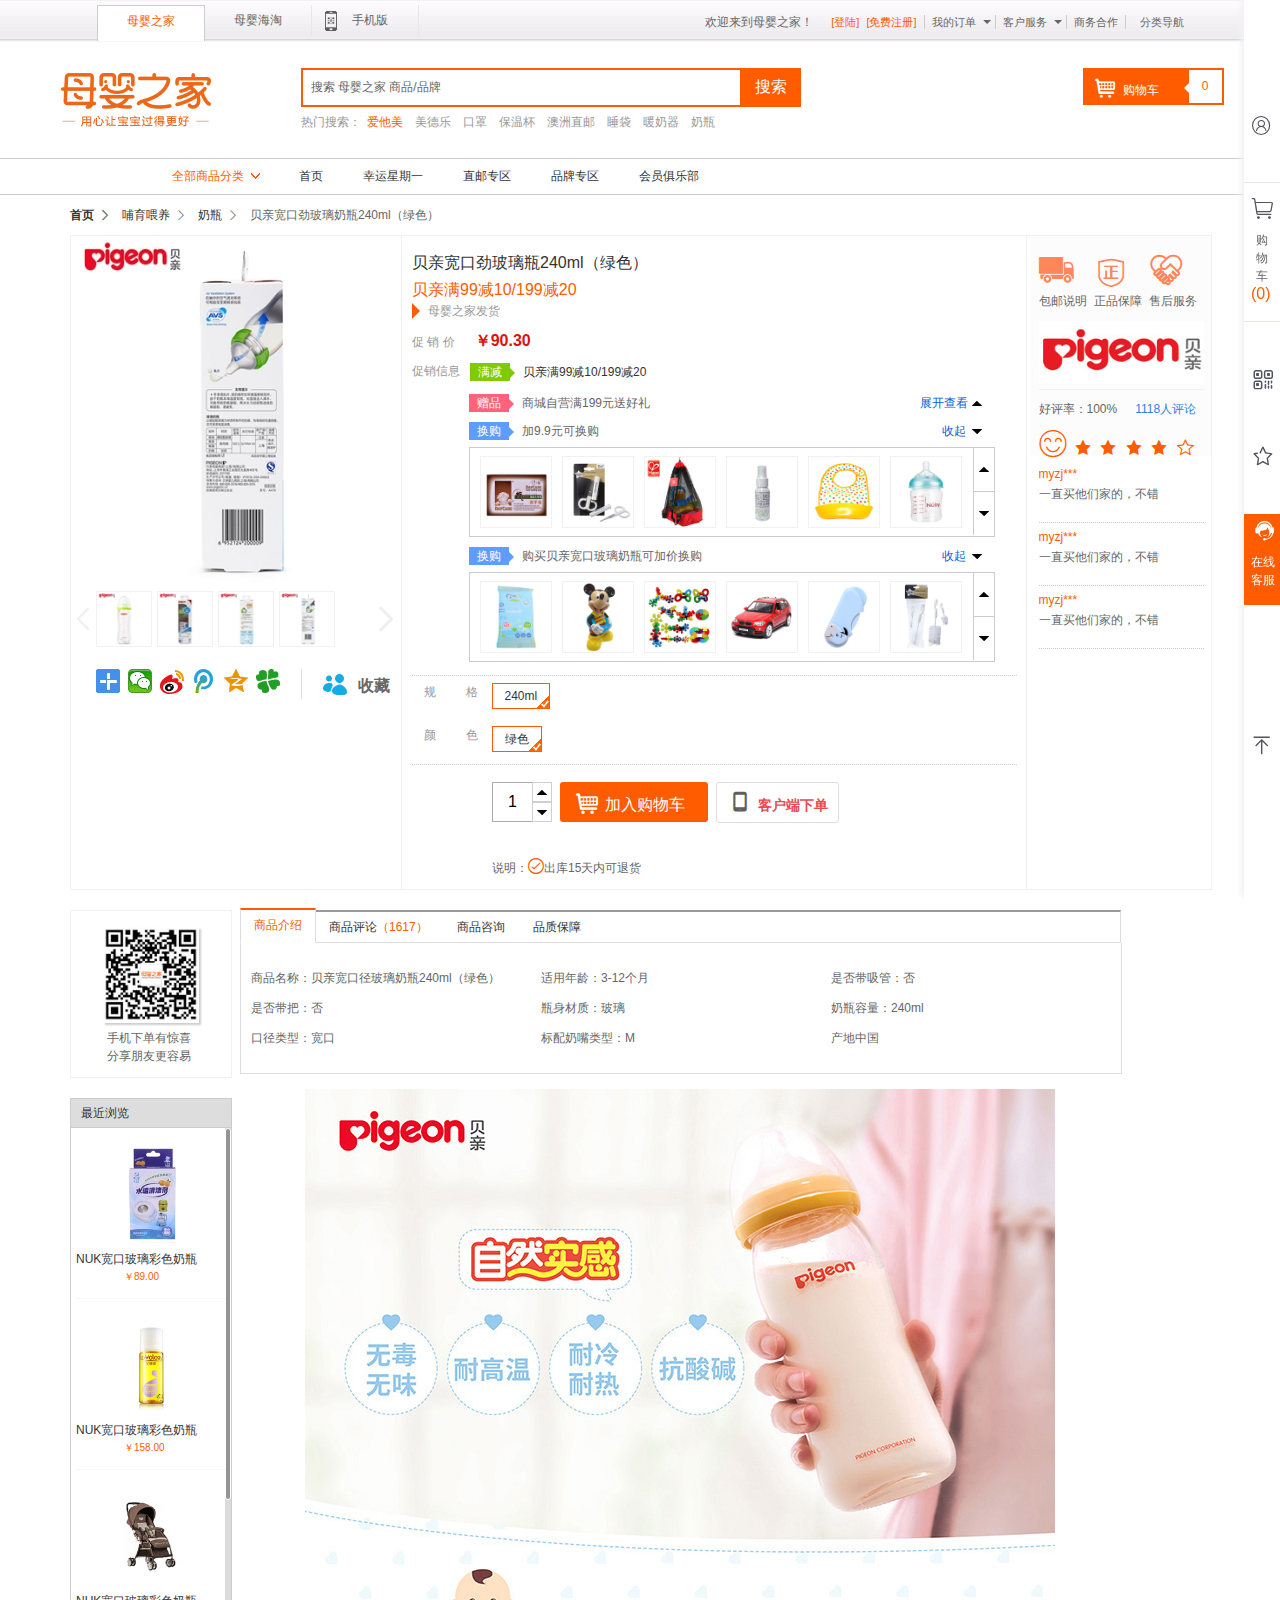
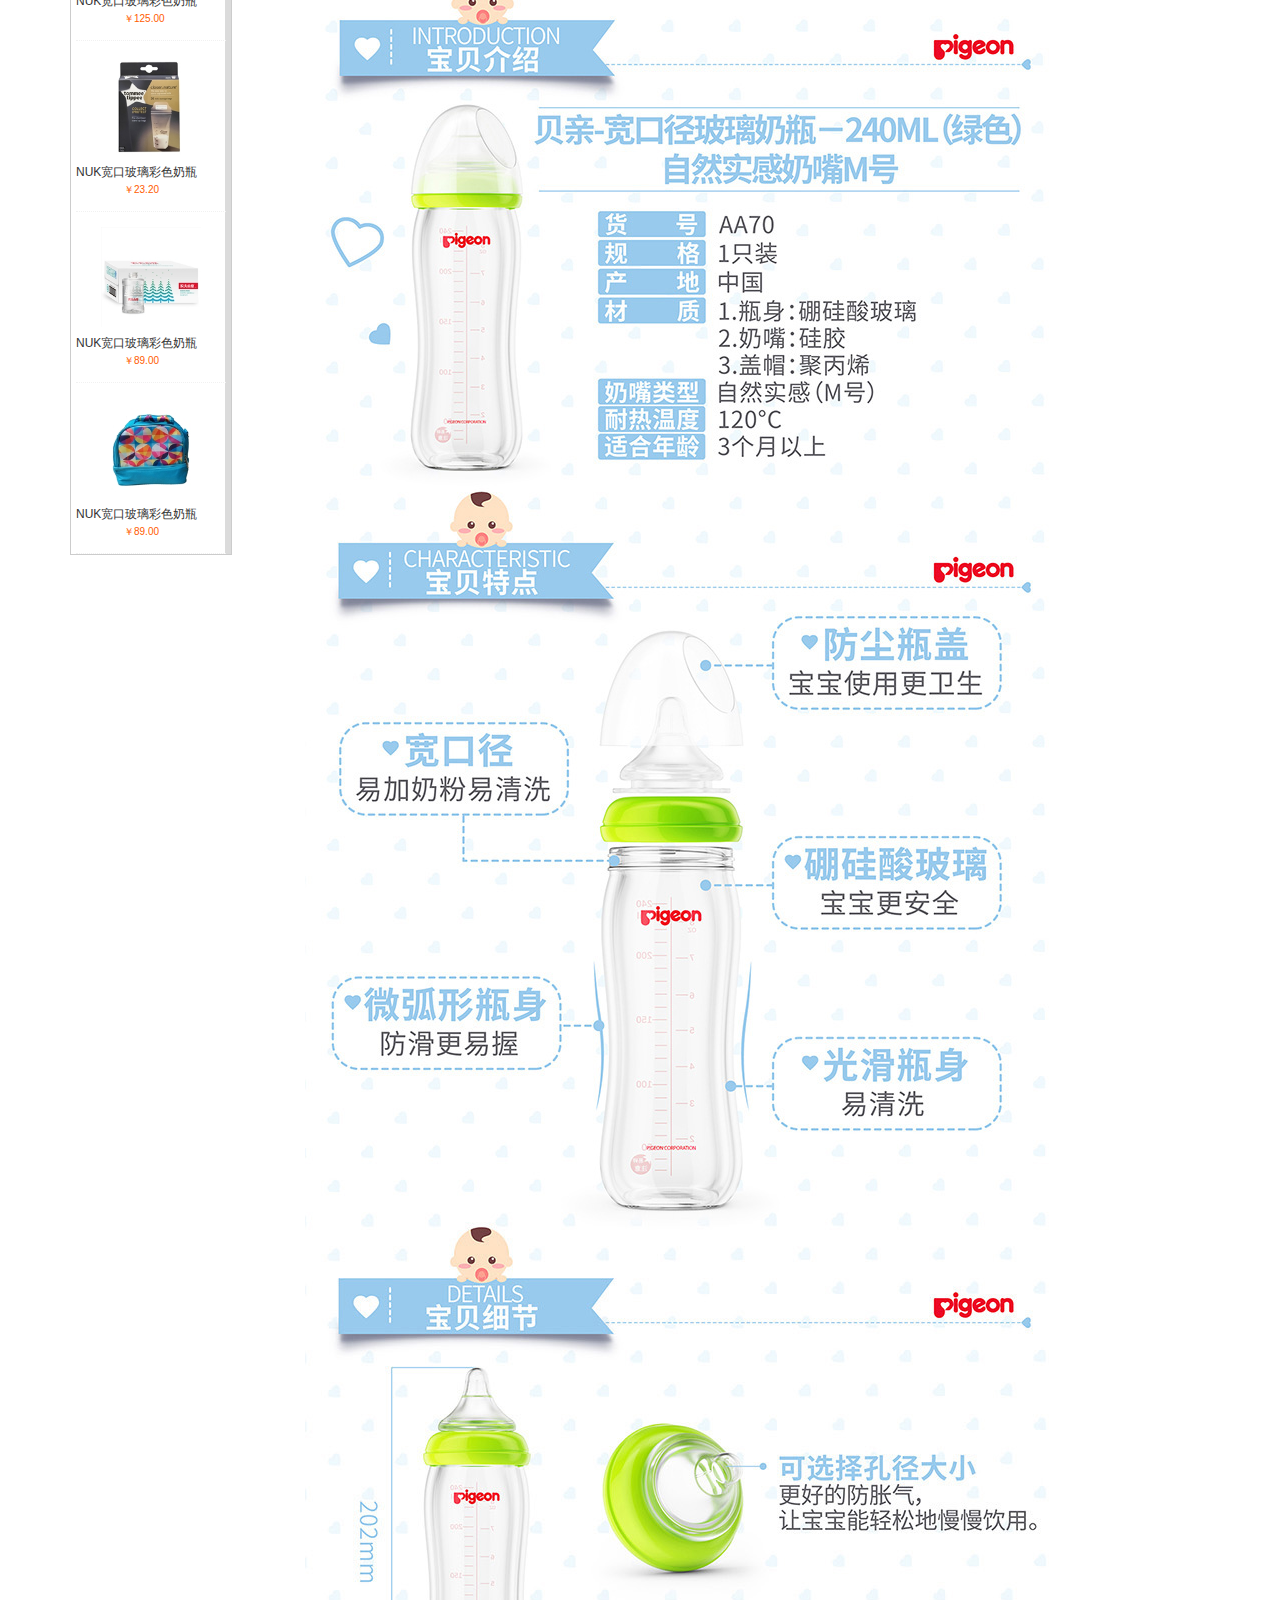
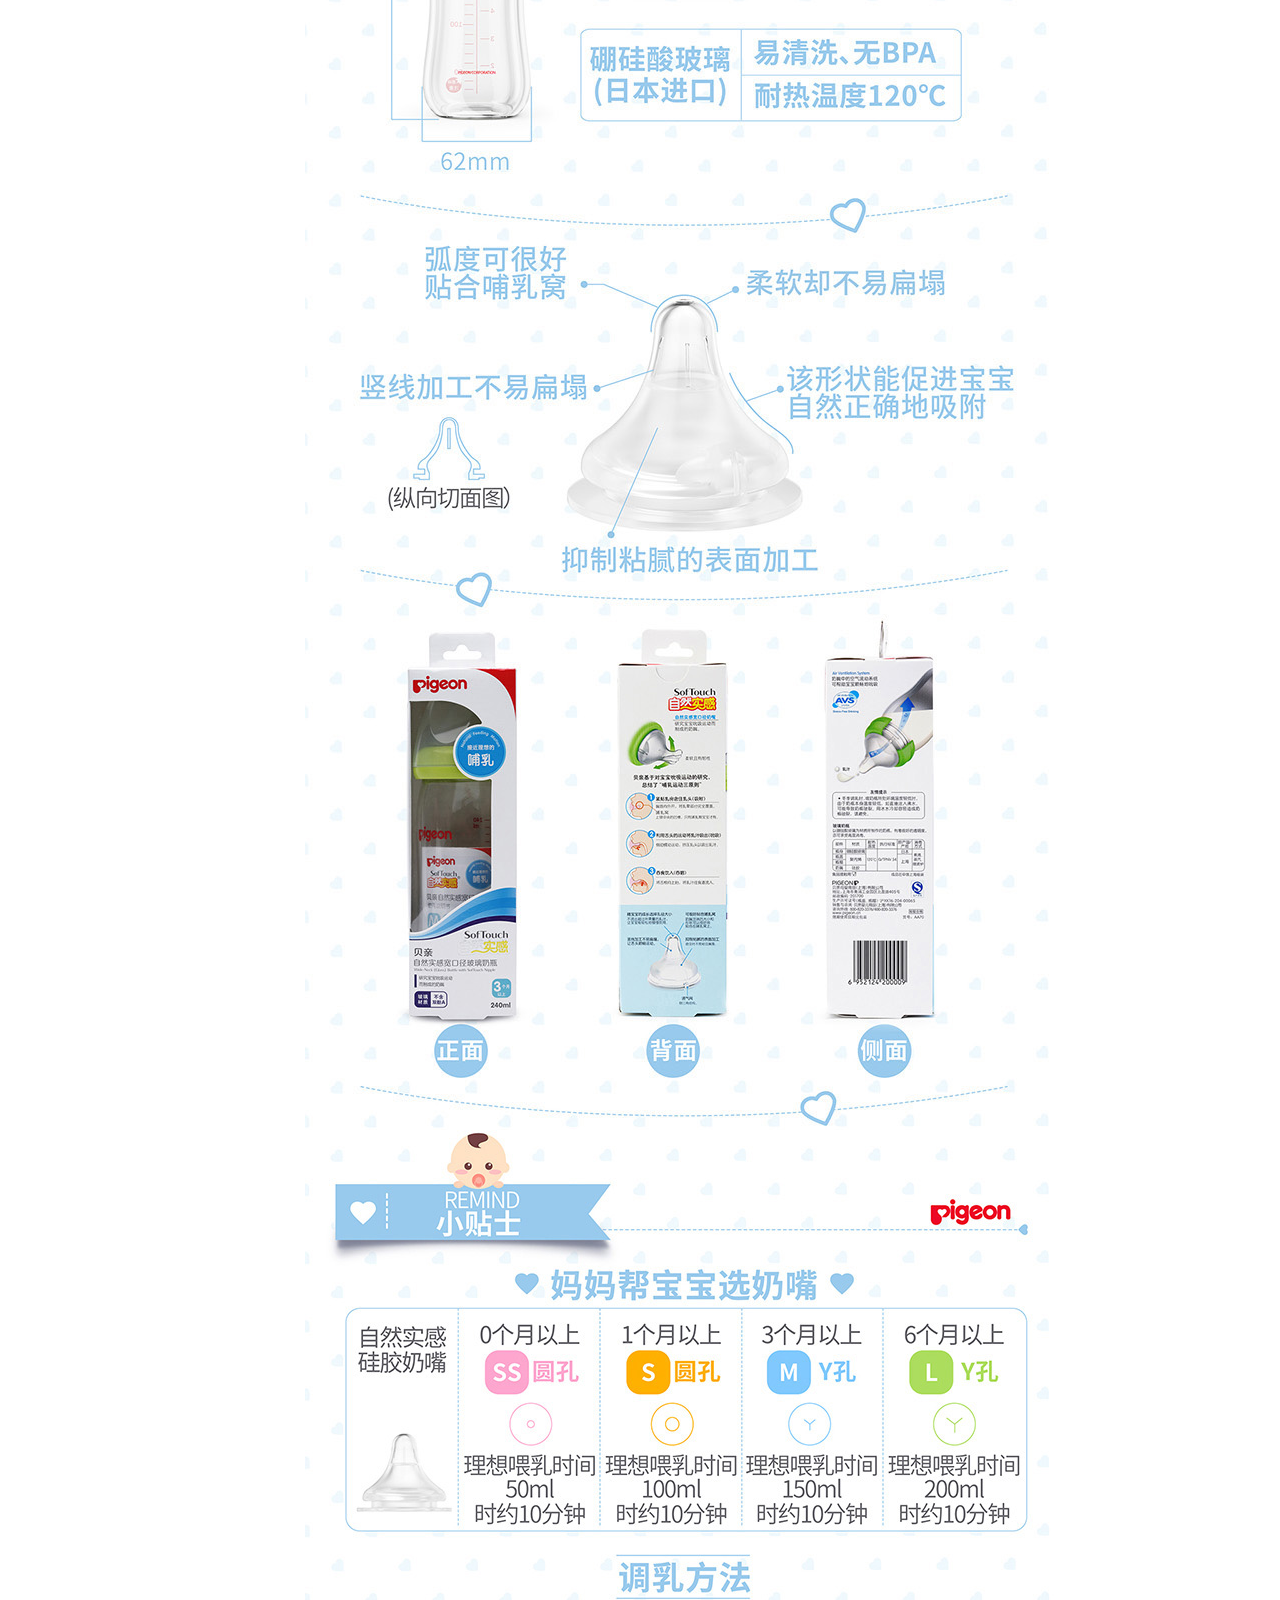
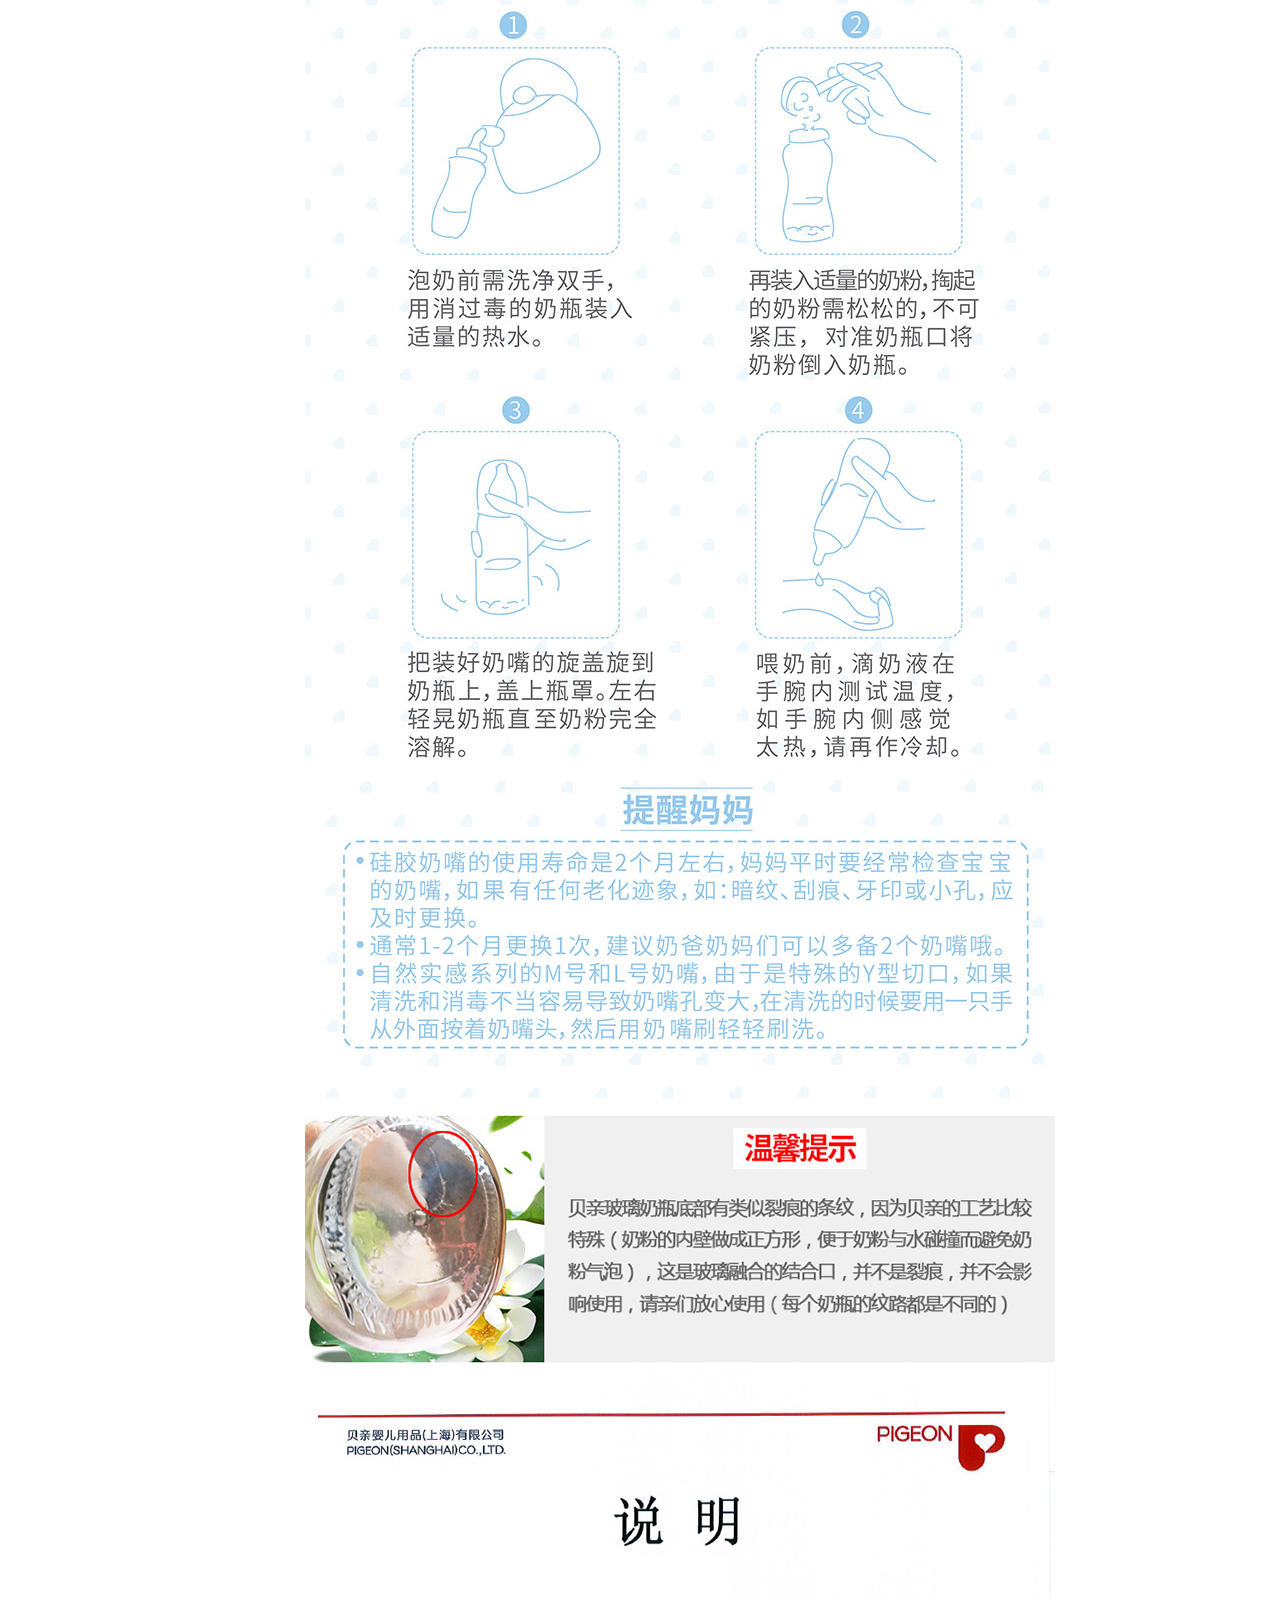
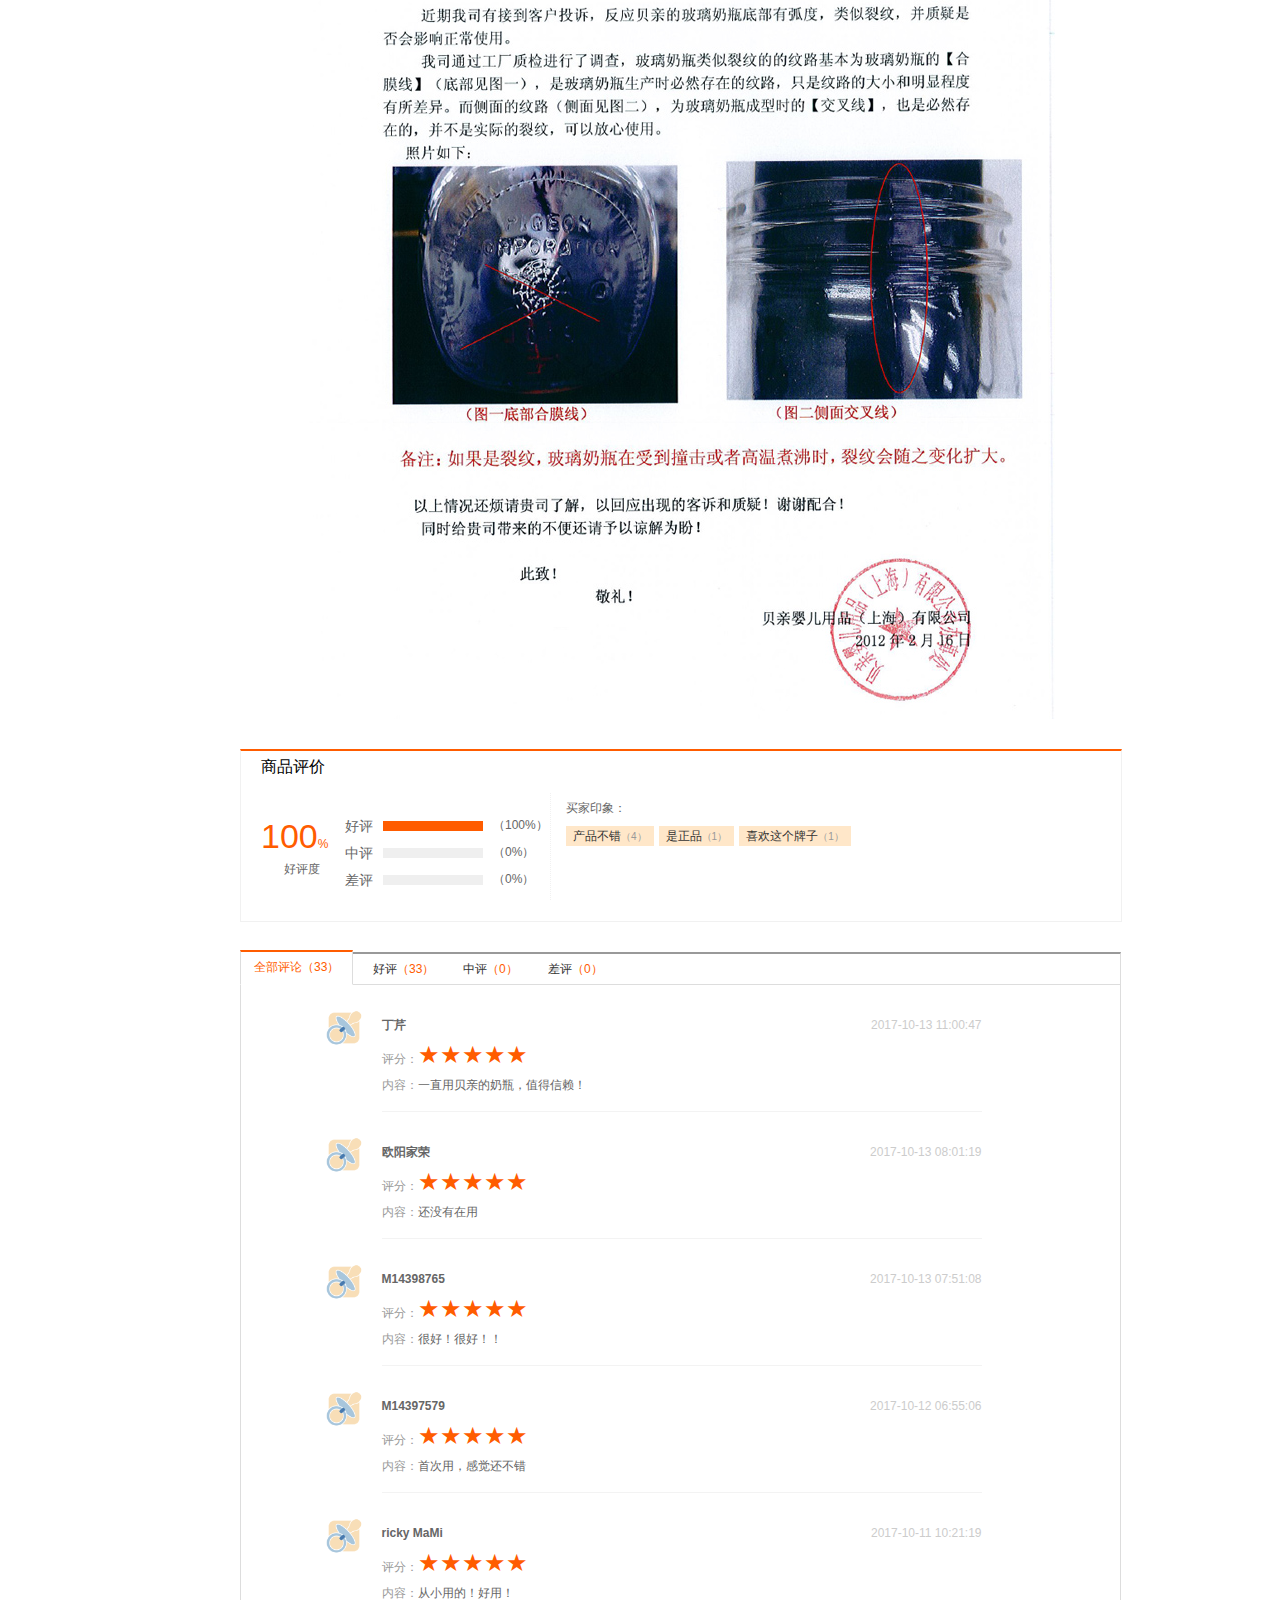
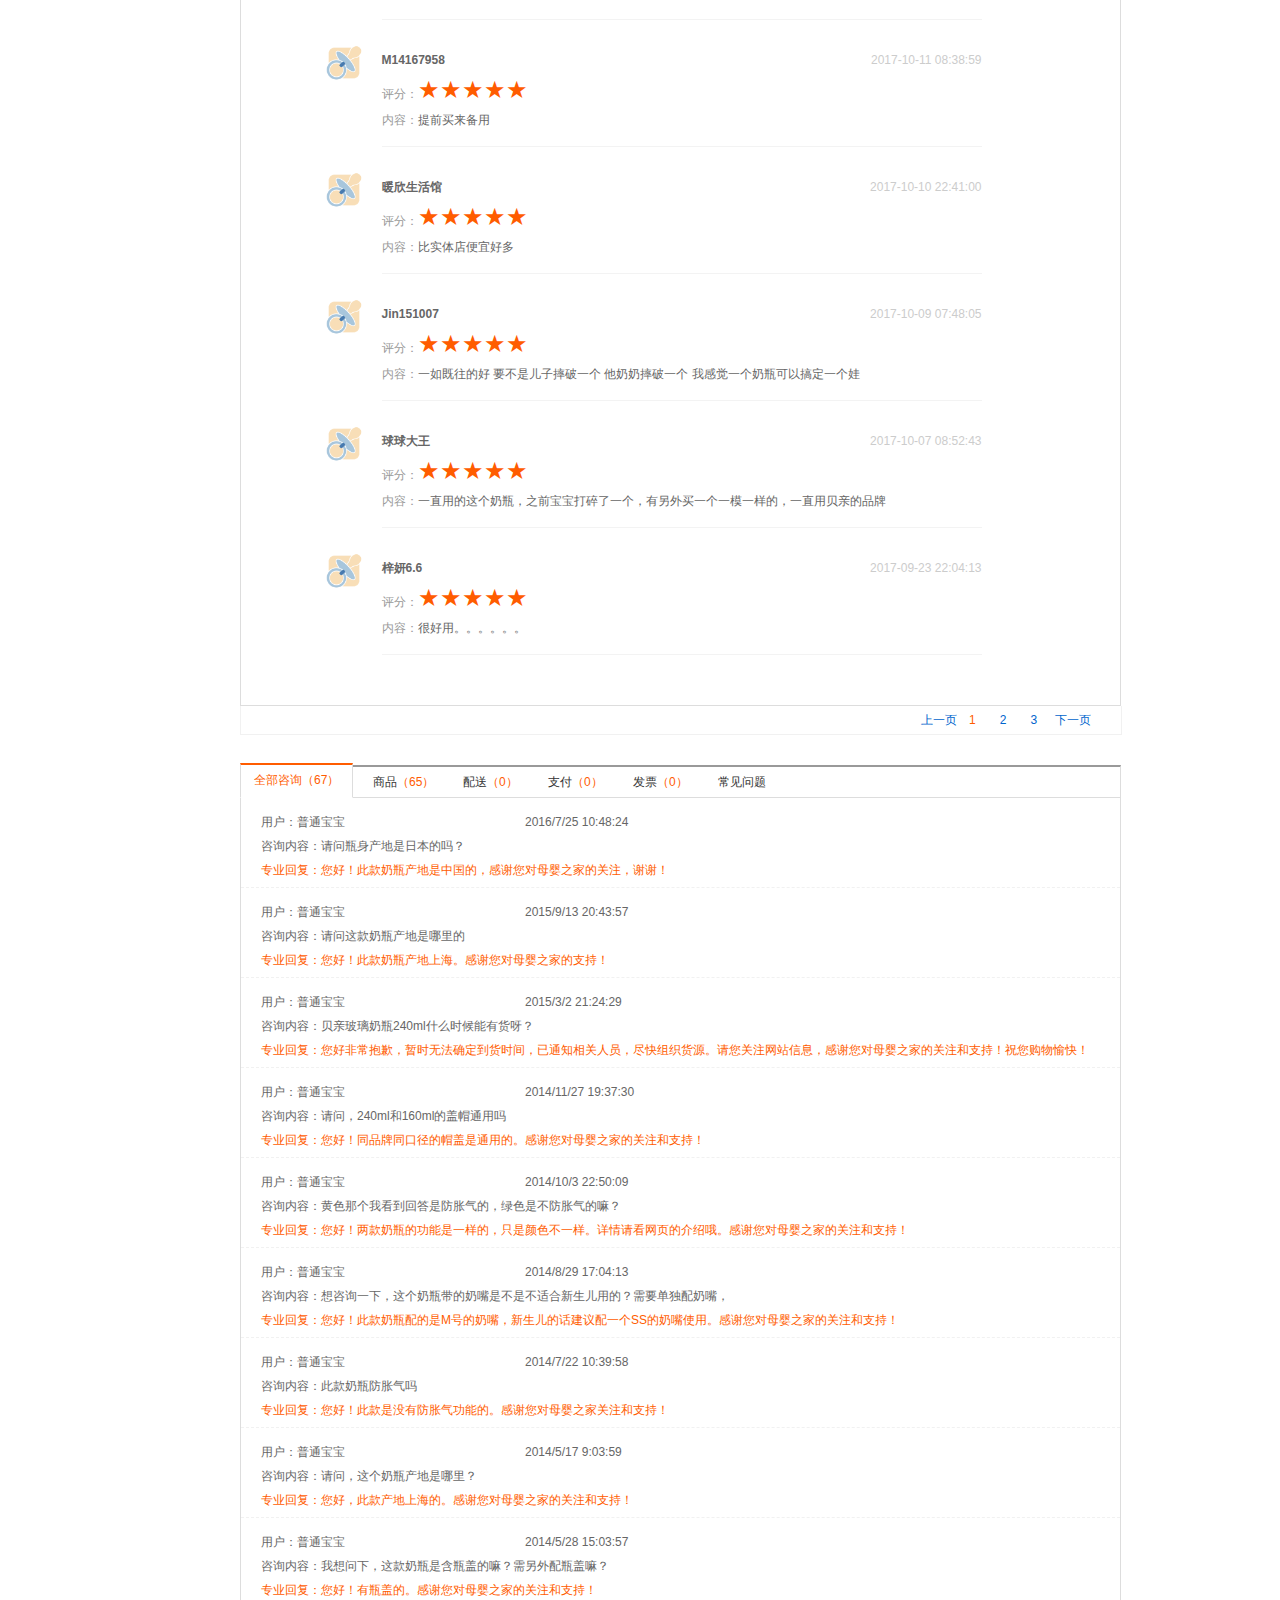
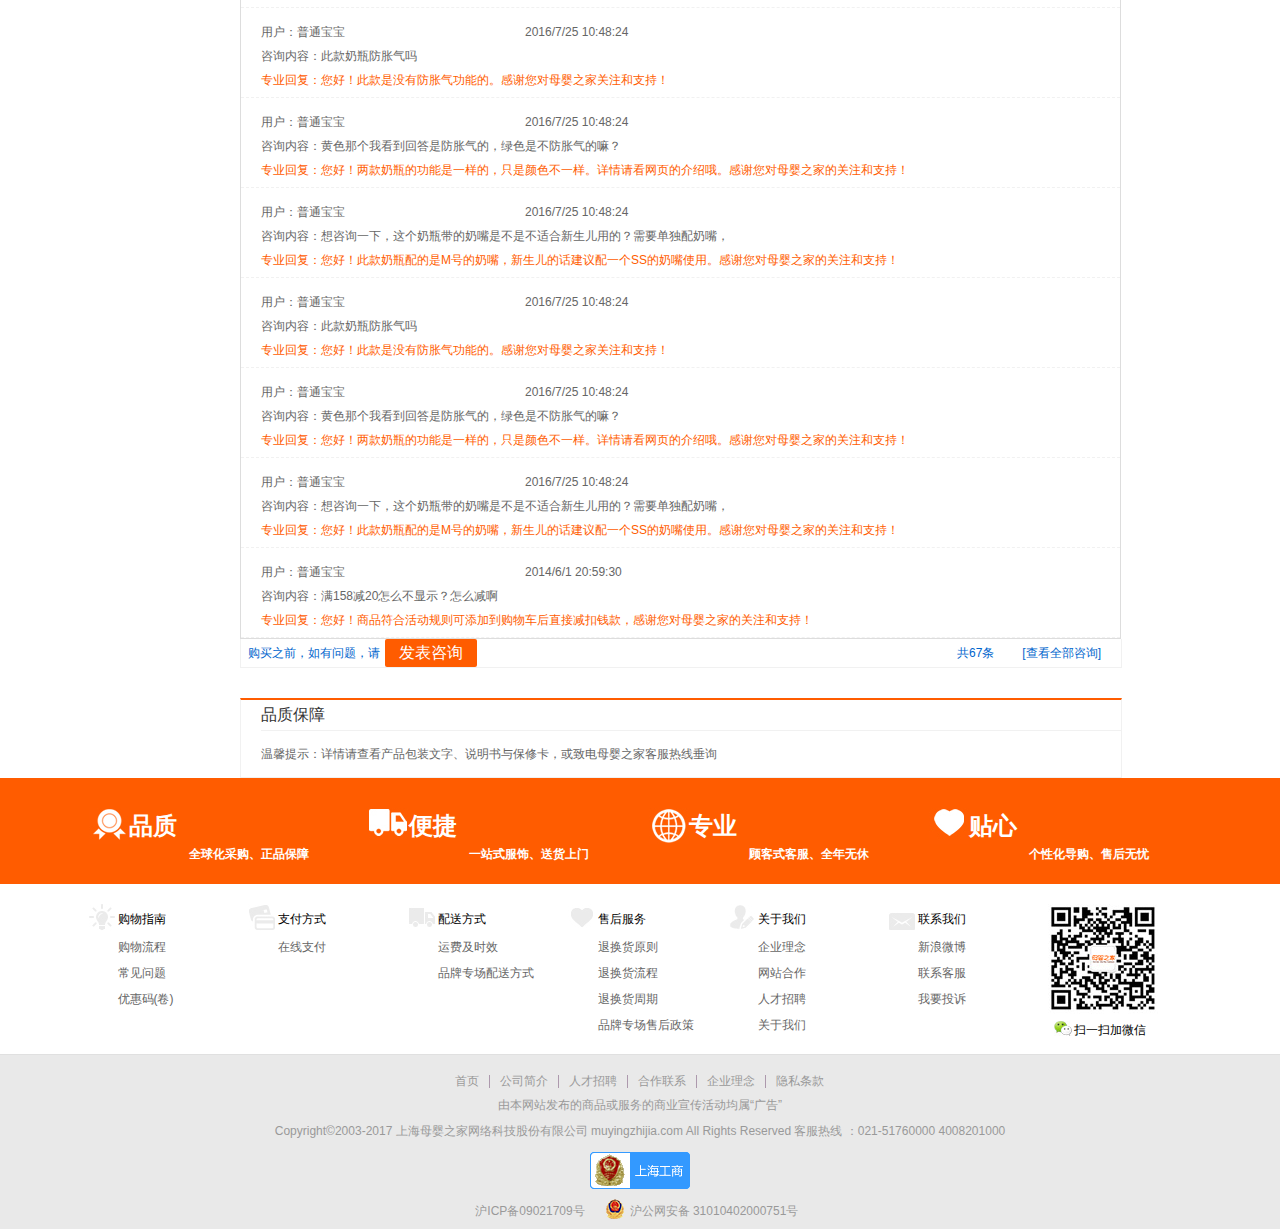
==== commit 8080df5e: "提交项目-2017-11-07-下午" ====
--- a/myzj-zuixin/html/detail.html
+++ b/myzj-zuixin/html/detail.html
@@ -10,40 +10,50 @@
 	<body>
 		<div class="aside">
 			<div class="asidebox">
-				<div class="person"><i class="iconfont icon-yonghu"></i></div>
-				<div class="shopCar"><i class="iconfont icon-gouwuche"></i><p>购物车</p><span>(0)</span></div>
-				<div class="ewm"><i class="iconfont icon-erweima"></i></div>
-				<div class="wjx"><i class="iconfont icon-wujiaoxing-copy"></i></div>
-				<div class="kefu"><i class="iconfont icon-kefu"></i><p>在线客服</p></div>
-				<div class="db"><i class="iconfont icon-dingbu"></i></div>
-				<div class="my">
-					<div></div>
-					<i class="iconfont icon-chahao"></i>
-					<img src="../Index-img/139.jpg" />
-					<p class="txt1">您好，母婴之家用户，请&ensp;<a href="#">登录</a>&ensp;&ensp;|&ensp;&ensp;<a href="#">注册</a></p>
+				<div class="person">
+					<a href="#" class="yonghu"><i class="iconfont icon-yonghu"></a></i>
+					<div class="my">
+						<div class="div"></div>
+						<a href="#"><i class="iconfont icon-chahao"></i></a>
+						<img src="../Index-img/139.jpg" />
+						<p class="txt1">您好，母婴之家用户，请&ensp;<a href="login.html">登录</a>&ensp;&ensp;|&ensp;&ensp;<a href="regist.html">注册</a></p>
+					</div>
 				</div>
-				<div class="my-car">
-					<div></div>
-					<p class="shop"><span>购物车</span><i class="iconfont icon-chahao"></i></p>
-					<img src="../Index-img/140.jpg" />
-					<p class="txt3">您的购物车还是空的去挑选喜欢的商品吧~</p>
-					<p class="txt4">您可能会喜欢</p>
+				<div class="shopCar">
+					<a href="#" class="gouwuche"><i class="iconfont icon-gouwuche"></i><span id="p">购物车</span><span class="number">(0)</span></a>
+					<div class="my-cars">
+						<div class="div"></div>
+						<p class="shop"><span>购物车</span><i class="iconfont icon-chahao"></i></p>
+						<img src="../Index-img/140.jpg" />
+						<p class="txt3">您的购物车还是空的去挑选喜欢的商品吧~</p>
+						<p class="txt4">您可能会喜欢</p>
+					</div>
 				</div>
-				<div class="my-two">
-					<div></div>
-					<i class="iconfont icon-chahao"></i>
-					<img src="../Index-img/139.jpg" />
-					<p class="txt1">您好，母婴之家用户，请&ensp;<a href="#">登录</a>&ensp;&ensp;|&ensp;&ensp;<a href="#">注册</a></p>
+				<div class="ewm" ><a href="#" class="erweima"><i class="iconfont icon-erweima"></i></a></div>
+				<div class="wjx">
+					<a href="#" class="wujiaoxing"><i class="iconfont icon-wujiaoxing-copy"></i></a>
+					<div class="my-two">
+						<div class="div"></div>
+						<a href="#"><i class="iconfont icon-chahao"></i></a>
+						<img src="../Index-img/139.jpg" />
+						<p class="txt1">您好，母婴之家用户，请&ensp;<a href="login.html">登录</a>&ensp;|&ensp;<a href="regist.html">注册</a></p>
+					</div>
 				</div>
-				<div class="my-kefu"><div></div>客服</div>
-				<div class="my-top"><div></div>返回顶部</div>
+				<div class="kefu">
+					<a href="#" class="inline-kf"><i class="iconfont icon-kefu"></i><span id="p">在线客服</span></a>
+					<div class="my-kefu"><div class="div"></div><a href="#" class="kf">客服</a></div>
+				</div>
+				<div class="db">
+					<a href="#" class="dingbu"><i class="iconfont icon-dingbu"></i></a>
+					<div class="my-top"><div class="div"></div><a href="#" class="call-back">返回顶部</a></div>
+				</div>
 			</div>
 		</div>
 		<div class="header">
 			<div class="headerbox">
 				<div class="header-top">
 					<div class="left">
-						<a href="http://127.0.0.1:8020/01cookie/myzj-zuixin/html/index.html" class="my">母婴之家</a>
+						<a href="index.html" class="my">母婴之家</a>
 						<a href="http://haitao.muyingzhijia.com/">母婴海淘</a>
 						<div class="lastbox">
 							<a href="#" class="last">
@@ -54,8 +64,8 @@
 					</div>
 					<div class="right">
 						<p>欢迎来到母婴之家！</p>
-						<a href="http://127.0.0.1:8020/01cookie/myzj-zuixin/html/login.html" class="login">[登陆]</a>
-						<a href="http://127.0.0.1:8020/01cookie/myzj-zuixin/html/regist.html" class="free">[免费注册]</a>
+						<a href="login.html" class="login">[登陆]</a>
+						<a href="regist.html" class="free">[免费注册]</a>
 						<li class="one">
 							<a href="#" class="link">我的订单</a>
 							<ul>
@@ -813,7 +823,7 @@
 				</div>
 				</div>
 				<ul class="navs">
-					<li><a href="#" class="first">首页</a></li>
+					<li><a href="index.html" class="first">首页</a></li>
 					<li><a href="#">幸运星期一</a></li>
 					<li class="more">
 						<a href="#">直邮专区</a>
@@ -894,14 +904,14 @@
 								<div class="full">
 									<a href="#" ><span class="sp1">满减</span><span class="sp2"></span>贝亲满99减10/199减20</a>
 								</div>
-								<div class="frees">
+								<div class="frees" id="free-one">
 									<div class="title">
 										<a href="#"><span class="sp1">赠品</span><span class="sp2"></span>商城自营满199元送好礼</a>
 										<a href="#" class="slow">收起</a>
 										<a href="#" class="look">展开查看</a>
 									</div>
 									
-									<div class="free-pics">
+									<div class="free-pics" id="free-pics-one">
 										<div class="outbox out1">
 											<div class="free-one">
 												<div class="free-good">
--- a/myzj-zuixin/css/detail.css
+++ b/myzj-zuixin/css/detail.css
@@ -177,7 +177,7 @@
   right: 0;
   top: 0;
   z-index: 50;
-  cursor: pointer; }
+  box-shadow: -3px -3px 5px #f3f1f3; }
   .aside .asidebox {
     width: 36px;
     height: 688px;
@@ -185,55 +185,78 @@
     top: 0;
     bottom: 0;
     margin: auto; }
-  .aside div {
-    width: 22px;
-    margin: 0 auto; }
-    .aside div p {
-      font-size: 12px;
-      color: #666666;
-      width: 22px;
-      line-height: 18px;
-      text-align: center;
-      padding-top: 10px; }
   .aside .person {
-    margin-bottom: 40px;
-    padding-top: 6px;
-    padding-left: 4px;
-    width: 32px;
-    height: 30px; }
+    position: relative; }
+    .aside .person .yonghu {
+      margin-bottom: 40px;
+      padding-top: 6px;
+      width: 32px;
+      padding-left: 2px;
+      height: 30px;
+      display: block;
+      color: #535362;
+      cursor: pointer; }
   .aside .shopCar {
     width: 29px;
     height: 124px;
+    position: relative;
     padding-left: 7px;
     padding-top: 14px;
     border-top: 1px solid #eae5e1;
     border-bottom: 1px solid #eae5e1; }
-    .aside .shopCar span {
-      color: #ff5c00; }
+    .aside .shopCar .gouwuche {
+      color: #535362;
+      cursor: pointer; }
+      .aside .shopCar .gouwuche #p {
+        display: inline-block;
+        font-size: 12px;
+        color: #666666;
+        width: 22px;
+        line-height: 18px;
+        text-align: center;
+        padding-top: 10px; }
+      .aside .shopCar .gouwuche .number {
+        color: #ff5c00; }
   .aside .kefu {
     width: 36px;
     height: 86px;
     color: white;
     padding-top: 5px;
+    position: relative;
     background: #ff5c00; }
+    .aside .kefu .inline-kf {
+      color: white;
+      cursor: pointer; }
+      .aside .kefu .inline-kf #p {
+        display: inline-block;
+        padding-left: 4px;
+        line-height: 18px;
+        text-align: center;
+        padding-top: 10px;
+        width: 30px;
+        color: white;
+        font-size: 12px; }
     .aside .kefu .icon-kefu {
       padding-left: 10px; }
-    .aside .kefu p {
-      width: 26px;
-      color: white;
-      margin: 0 auto; }
   .aside .ewm {
     margin: 40px 0;
     padding-top: 6px;
     padding-left: 8px;
     width: 28px;
     height: 30px; }
+    .aside .ewm .erweima {
+      color: #535362;
+      cursor: pointer; }
   .aside .wjx {
+    position: relative;
     padding-top: 6px;
     padding-left: 8px;
     width: 28px;
     height: 30px;
     margin-bottom: 40px; }
+    .aside .wjx .wujiaoxing {
+      color: #535362;
+      cursor: pointer; }
   .aside .db {
     position: absolute;
     left: 0;
@@ -242,17 +265,21 @@
     width: 29px;
     height: 31px;
     bottom: 30px; }
+    .aside .db .dingbu {
+      color: #535362;
+      cursor: pointer; }
   .aside .iconfont {
     font-size: 22px; }
   .aside .my {
+    padding-top: 10px;
     position: absolute;
     width: 288px;
-    height: 160px;
+    height: 150px;
     left: -320px;
     top: 0;
     background: white;
     display: none; }
-    .aside .my div {
+    .aside .my .div {
       position: absolute;
       right: -12px;
       top: 12px;
@@ -261,26 +288,29 @@
       border: 6px solid transparent;
       border-left-color: white; }
     .aside .my i {
-      padding-top: 10px;
-      padding-left: 255px; }
+      padding-left: 255px;
+      color: #605f67; }
     .aside .my img {
       display: block;
       margin: 0 auto; }
     .aside .my .txt1 {
-      width: 215px;
-      margin: 0 auto;
+      width: 238px;
+      font-size: 12px;
+      margin: 15px auto 0;
       color: #525261; }
       .aside .my .txt1 a {
+        display: inline-block;
         color: #ff5c00; }
   .aside .my-two {
+    padding-top: 10px;
     position: absolute;
     width: 288px;
-    height: 160px;
+    height: 150px;
     left: -320px;
-    top: 332px;
+    top: 0;
     background: white;
     display: none; }
-    .aside .my-two div {
+    .aside .my-two .div {
       position: absolute;
       right: -12px;
       top: 12px;
@@ -289,14 +319,15 @@
       border: 6px solid transparent;
       border-left-color: white; }
     .aside .my-two i {
-      padding-top: 10px;
-      padding-left: 255px; }
+      padding-left: 255px;
+      color: #605f67; }
     .aside .my-two img {
       display: block;
       margin: 0 auto; }
     .aside .my-two .txt1 {
-      width: 215px;
-      margin: 0 auto;
+      font-size: 12px;
+      width: 238px;
+      margin: 15px auto 0;
       color: #525261; }
       .aside .my-two .txt1 a {
         color: #ff5c00; }
@@ -305,14 +336,13 @@
     height: 36px;
     position: absolute;
     left: -100px;
-    top: 408px;
-    color: #535362;
+    top: 0;
     font-size: 12px;
     line-height: 36px;
     background: white;
     padding-left: 27px;
     display: none; }
-    .aside .my-kefu div {
+    .aside .my-kefu .div {
       position: absolute;
       right: -12px;
       top: 12px;
@@ -320,19 +350,20 @@
       height: 0;
       border: 6px solid transparent;
       border-left-color: white; }
+    .aside .my-kefu a {
+      color: #535362; }
   .aside .my-top {
     width: 66px;
     height: 36px;
     position: absolute;
     left: -100px;
-    bottom: 30px;
-    color: #535362;
+    top: 0;
     font-size: 12px;
     line-height: 36px;
     background: white;
     padding-left: 12px;
     display: none; }
-    .aside .my-top div {
+    .aside .my-top .div {
       position: absolute;
       right: -12px;
       top: 12px;
@@ -340,16 +371,18 @@
       height: 0;
       border: 6px solid transparent;
       border-left-color: white; }
-  .aside .my-car {
+    .aside .my-top a {
+      color: #535362; }
+  .aside .my-cars {
     width: 264px;
-    height: 100%;
+    height: 500px;
     padding: 0 12px;
     background: white;
     display: none;
     position: absolute;
-    left: -320px;
-    top: 0; }
-    .aside .my-car div {
+    left: 0px;
+    top: 0px; }
+    .aside .my-cars .div {
       position: absolute;
       right: -12px;
       top: 12px;
@@ -357,28 +390,28 @@
       height: 0;
       border: 6px solid transparent;
       border-left-color: white; }
-    .aside .my-car .shop {
+    .aside .my-cars .shop {
       width: 288px;
       height: 46px;
       line-height: 46px;
       border-bottom: 1px solid #eeeeee;
       text-align: left; }
-      .aside .my-car .shop span {
+      .aside .my-cars .shop span {
         color: #333333;
         font-size: 16px; }
-      .aside .my-car .shop i {
+      .aside .my-cars .shop i {
         padding-top: 5px;
         padding-left: 198px; }
-    .aside .my-car img {
+    .aside .my-cars img {
       display: block;
       margin: 30px auto 0; }
-    .aside .my-car .txt3 {
+    .aside .my-cars .txt3 {
       width: 124px;
       color: #444;
       font-size: 12px;
       line-height: 20px;
       margin: 15px auto; }
-    .aside .my-car .txt4 {
+    .aside .my-cars .txt4 {
       border-top: 1px solid #eeeeee;
       height: 46px;
       line-height: 46px;
@@ -1200,6 +1233,12 @@
                     border-bottom: 1px solid #ccc; }
                   .section-two .section-box .section-bottom .section-bottom-center .content2 .con2 .frees .free-pics .anniu a:last-child {
                     background: url(../detail-img/18.jpg) no-repeat center; }
+            .section-two .section-box .section-bottom .section-bottom-center .content2 .con2 #free-one .slow {
+              display: none; }
+            .section-two .section-box .section-bottom .section-bottom-center .content2 .con2 #free-one .look {
+              display: block; }
+            .section-two .section-box .section-bottom .section-bottom-center .content2 .con2 #free-one #free-pics-one {
+              display: none; }
         .section-two .section-box .section-bottom .section-bottom-center .content3 {
           margin: 0 auto;
           width: 605px;
@@ -1318,7 +1357,8 @@
               font-size: 16px; }
       .section-two .section-box .section-bottom .section-bottom-right {
         float: right;
-        width: 180px; }
+        width: 180px;
+        background: #fcfcfc; }
         .section-two .section-box .section-bottom .section-bottom-right .section-bottom-right-top {
           width: 165px;
           margin: 0 auto;
